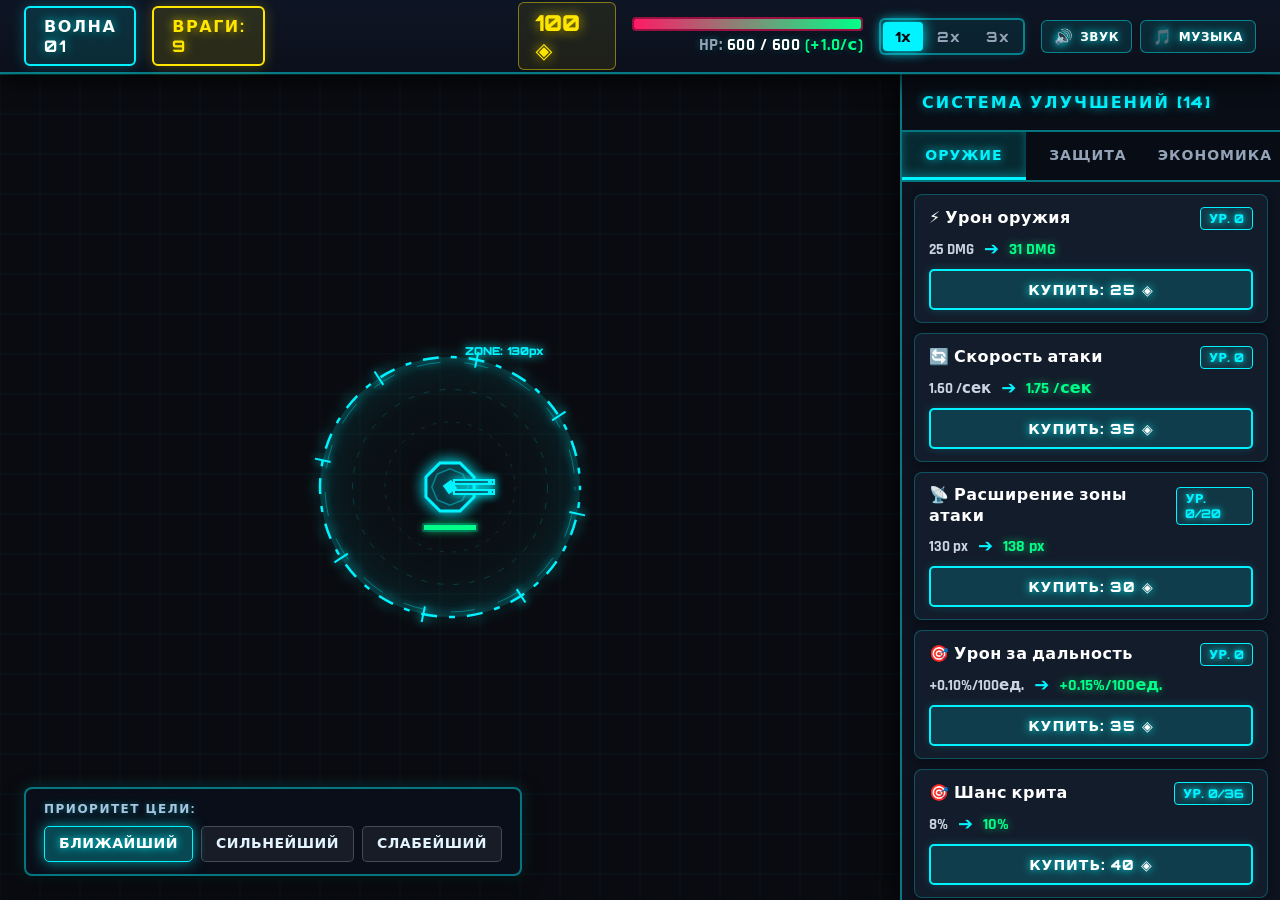
==== index.html @ fb3b8fce "Initial commit: Geometric Neon Cyberpunk Tower Defense game" ====
<!DOCTYPE html>
<html lang="ru">
<head>
  <meta charset="UTF-8">
  <meta name="viewport" content="width=device-width, initial-scale=1.0">
  <title>Geometric Neon Cyberpunk - Tower Defense ECS</title>
  <link rel="preconnect" href="https://fonts.googleapis.com">
  <link rel="preconnect" href="https://fonts.gstatic.com" crossorigin>
  <link href="https://fonts.googleapis.com/css2?family=Orbitron:wght@600;700;800;900&family=Rajdhani:wght@600;700;800&display=swap" rel="stylesheet">
  <link rel="stylesheet" href="css/style.css">
</head>
<body>
  <div id="game-app">
    <!-- TOP STATUS HUD -->
    <header id="top-hud">
      <div class="hud-group">
        <div id="hud-wave" class="hud-badge">ВОЛНА 01</div>
        <div id="hud-enemies" class="hud-badge enemies">ВРАГИ: 0</div>
      </div>

      <!-- 5-SECOND INTERMISSION COUNTDOWN BAR -->
      <div id="intermission-container" class="hidden">
        <div id="intermission-text">ПЕРЕРЫВ: 5.0s (ВОЛНА 02)</div>
        <div class="intermission-bar-bg">
          <div id="intermission-bar"></div>
        </div>
      </div>

      <!-- CREDITS & HEALTH -->
      <div class="hud-group">
        <div id="hud-credits" class="hud-credits">100 ◈</div>
        
        <div class="hp-container">
          <div class="hp-bar-bg">
            <div id="hud-hp-fill"></div>
          </div>
          <div id="hud-hp-text">600 / 600 (+1.0/с)</div>
        </div>

        <div class="speed-controls" id="speed-controls">
          <button id="btn-speed-1" class="speed-btn active" data-speed="1" title="Скорость 1x">1x</button>
          <button id="btn-speed-2" class="speed-btn" data-speed="2" title="Скорость 2x">2x</button>
          <button id="btn-speed-3" class="speed-btn" data-speed="3" title="Скорость 3x">3x</button>
        </div>
        <div class="audio-controls-group">
          <button id="btn-sound-sfx" class="icon-btn audio-btn" title="Звуки игры: 100% (Клик: изменить громкость, ПКМ: выкл)">
            <span class="audio-icon">🔊</span>
            <span class="audio-label">ЗВУК</span>
          </button>
          <button id="btn-sound-music" class="icon-btn audio-btn" title="Фоновая музыка: 100% (Клик: изменить громкость, ПКМ: выкл)">
            <span class="audio-icon">🎵</span>
            <span class="audio-label">МУЗЫКА</span>
          </button>
        </div>
      </div>
    </header>

    <!-- MAIN VIEWPORT -->
    <main id="game-viewport">
      <!-- CANVAS WRAPPER -->
      <div id="canvas-wrapper">
        <canvas id="game-canvas"></canvas>

        <!-- TARGET PRIORITY OVERLAY -->
        <div id="strategy-overlay">
          <span class="overlay-label">ПРИОРИТЕТ ЦЕЛИ:</span>
          <div class="strat-buttons">
            <button id="strat-closest" class="strat-btn active">БЛИЖАЙШИЙ</button>
            <button id="strat-strongest" class="strat-btn">СИЛЬНЕЙШИЙ</button>
            <button id="strat-weakest" class="strat-btn">СЛАБЕЙШИЙ</button>
          </div>
        </div>
      </div>

      <!-- UPGRADE DECK SIDEBAR -->
      <aside id="sidebar">
        <div class="sidebar-header">СИСТЕМА УЛУЧШЕНИЙ [14]</div>
        
        <div class="tabs-container">
          <button id="tab-offense" class="tab-btn active">ОРУЖИЕ</button>
          <button id="tab-defense" class="tab-btn">ЗАЩИТА</button>
          <button id="tab-utility" class="tab-btn">ЭКОНОМИКА</button>
        </div>

        <div id="upgrades-list">
          <!-- Dynamic cards rendered by UIManager -->
        </div>
      </aside>
    </main>

    <!-- GAME OVER MODAL -->
    <div id="modal-gameover" class="modal-backdrop hidden">
      <div class="modal-content">
        <h2 class="modal-title">СИСТЕМА СБИТА</h2>
        <div class="modal-body">
          <p>Центральное ядро уничтожено роем.</p>
          <p>Достигнутый рубеж: <span id="modal-final-wave">ВОЛНА 01</span></p>
        </div>
        <button id="btn-restart" class="modal-btn">ПЕРЕЗАПУСТИТЬ СИСТЕМУ</button>
      </div>
    </div>
  </div>

  <!-- ENTRY MODULE -->
  <script type="module" src="src/main.js?v=2.2"></script>
</body>
</html>
---- css/style.css ----
/* ==========================================================================
   GEOMETRIC NEON CYBERPUNK THEME - TOWER DEFENSE
   HIGH-READABILITY & HIGH-CONTRAST REFINED STYLESHEET
   ========================================================================== */

:root {
  --bg-main: #06080e;
  --bg-panel: #0d131f;
  --bg-card: #131c2b;
  --bg-card-hover: #1b263b;
  
  --border-neon: rgba(0, 243, 255, 0.45);
  --border-neon-bright: #00f3ff;
  --border-dim: rgba(0, 243, 255, 0.25);
  
  --neon-cyan: #00f3ff;
  --neon-yellow: #ffe600;
  --neon-crimson: #ff1a66;
  --neon-purple: #a824ff;
  --neon-orange: #ff7700;
  --neon-green: #00ff88;

  --text-main: #f8fafc;
  --text-secondary: #cbd5e1;
  --text-dim: #94a3b8;
  --text-cyan: #00f3ff;
  
  --font-cyber: 'Orbitron', 'Segoe UI', system-ui, sans-serif;
  --font-ui: 'Rajdhani', 'Segoe UI', system-ui, sans-serif;
  --font-mono: 'Consolas', 'Courier New', monospace;
}

* {
  box-sizing: border-box;
  margin: 0;
  padding: 0;
  user-select: none;
}

body {
  background-color: var(--bg-main);
  color: var(--text-main);
  font-family: var(--font-ui);
  overflow: hidden;
  height: 100vh;
  width: 100vw;
  display: flex;
  flex-direction: column;
  -webkit-font-smoothing: antialiased;
}

/* ==========================================================================
   GAME CONTAINER & LAYOUT
   ========================================================================== */

#game-app {
  display: flex;
  flex-direction: column;
  width: 100%;
  height: 100%;
  position: relative;
}

/* TOP STATUS HUD */
#top-hud {
  height: 74px;
  background: linear-gradient(180deg, #0e1524 0%, rgba(11, 16, 28, 0.96) 100%);
  border-bottom: 2px solid var(--border-neon);
  box-shadow: 0 6px 25px rgba(0, 0, 0, 0.8), 0 1px 0 rgba(0, 243, 255, 0.3);
  display: flex;
  align-items: center;
  justify-content: space-between;
  padding: 0 24px;
  z-index: 20;
}

.hud-group {
  display: flex;
  align-items: center;
  gap: 16px;
}

.hud-badge {
  font-family: var(--font-cyber);
  font-size: 16px;
  font-weight: 800;
  letter-spacing: 1.5px;
  padding: 8px 18px;
  background: rgba(0, 243, 255, 0.12);
  border: 2px solid var(--neon-cyan);
  border-radius: 6px;
  color: #ffffff;
  text-shadow: 0 0 10px rgba(0, 243, 255, 0.8), 0 2px 4px rgba(0, 0, 0, 0.8);
  box-shadow: 0 0 14px rgba(0, 243, 255, 0.25);
  display: flex;
  align-items: center;
  gap: 6px;
}

.hud-badge.enemies {
  color: #ffe600;
  border-color: var(--neon-yellow);
  background: rgba(255, 230, 0, 0.12);
  text-shadow: 0 0 10px rgba(255, 230, 0, 0.8), 0 2px 4px rgba(0, 0, 0, 0.8);
  box-shadow: 0 0 14px rgba(255, 230, 0, 0.25);
}

.hud-credits {
  font-family: var(--font-cyber);
  font-size: 22px;
  font-weight: 900;
  color: #ffe600;
  text-shadow: 0 0 12px rgba(255, 230, 0, 0.8), 0 2px 4px #000000;
  background: rgba(255, 230, 0, 0.08);
  border: 1.5px solid rgba(255, 230, 0, 0.45);
  border-radius: 6px;
  padding: 6px 16px;
  display: flex;
  align-items: center;
  gap: 8px;
  transition: transform 0.15s ease, color 0.15s ease;
}

.hud-credits.pulse {
  transform: scale(1.18);
  color: #ffffff;
  border-color: #ffffff;
  box-shadow: 0 0 20px #ffe600;
}

/* Intermission countdown centered in top bar */
#intermission-container {
  display: flex;
  flex-direction: column;
  align-items: center;
  width: 320px;
  transition: opacity 0.3s ease;
}

#intermission-container.hidden {
  opacity: 0;
  pointer-events: none;
}

#intermission-text {
  font-family: var(--font-cyber);
  font-size: 14px;
  font-weight: 900;
  color: #ffe600;
  letter-spacing: 2px;
  margin-bottom: 6px;
  text-shadow: 0 0 14px rgba(255, 230, 0, 0.9), 0 2px 4px #000000;
  animation: neon-glow-pulse 1.2s infinite alternate;
}

@keyframes neon-glow-pulse {
  0% { text-shadow: 0 0 10px rgba(255, 230, 0, 0.7); }
  100% { text-shadow: 0 0 20px rgba(255, 230, 0, 1), 0 0 30px rgba(0, 243, 255, 0.6); }
}

.intermission-bar-bg {
  width: 100%;
  height: 12px;
  background: rgba(0, 0, 0, 0.7);
  border: 2px solid rgba(0, 243, 255, 0.45);
  border-radius: 6px;
  overflow: hidden;
  box-shadow: 0 0 12px rgba(0, 243, 255, 0.25), inset 0 2px 4px rgba(0, 0, 0, 0.8);
}

#intermission-bar {
  height: 100%;
  width: 100%;
  background: linear-gradient(90deg, #00f3ff, #ffe600);
  box-shadow: 0 0 15px #00f3ff, 0 0 25px rgba(255, 230, 0, 0.7);
  transition: width 0.1s linear;
}

/* Tower HP Bar */
.hp-container {
  display: flex;
  flex-direction: column;
  width: 250px;
}

.hp-bar-bg {
  width: 100%;
  height: 14px;
  background: rgba(0, 0, 0, 0.7);
  border: 2px solid rgba(255, 26, 102, 0.6);
  border-radius: 4px;
  overflow: hidden;
  box-shadow: inset 0 2px 4px rgba(0, 0, 0, 0.8);
}

#hud-hp-fill {
  width: 100%;
  height: 100%;
  background: linear-gradient(90deg, var(--neon-crimson), var(--neon-green));
  box-shadow: 0 0 12px rgba(0, 255, 136, 0.7);
  transition: width 0.2s ease;
}

#hud-hp-text {
  font-family: var(--font-ui);
  font-size: 16.5px;
  font-weight: 800;
  color: #ffffff;
  text-shadow: 0 1px 3px #000000, 0 0 6px rgba(0, 243, 255, 0.4);
  text-align: right;
  margin-top: 4px;
  letter-spacing: 0.5px;
}

/* Speed Controls Group */
.speed-controls {
  display: flex;
  align-items: center;
  background: rgba(0, 243, 255, 0.08);
  border: 2px solid var(--border-neon);
  border-radius: 6px;
  padding: 2px;
  gap: 2px;
  box-shadow: 0 0 10px rgba(0, 243, 255, 0.15);
}

.speed-btn {
  background: transparent;
  border: none;
  color: #94a3b8;
  padding: 6px 12px;
  border-radius: 4px;
  cursor: pointer;
  font-family: var(--font-cyber);
  font-weight: 800;
  font-size: 14px;
  letter-spacing: 0.5px;
  transition: all 0.15s ease;
}

.speed-btn:hover {
  color: #ffffff;
  background: rgba(0, 243, 255, 0.2);
}

.speed-btn.active {
  background: var(--neon-cyan);
  color: #060912;
  box-shadow: 0 0 14px rgba(0, 243, 255, 0.9);
  font-weight: 900;
  text-shadow: none;
}

/* Speed and Audio Buttons */
.icon-btn {
  background: rgba(0, 243, 255, 0.12);
  border: 2px solid var(--border-neon);
  color: #ffffff;
  padding: 8px 16px;
  border-radius: 6px;
  cursor: pointer;
  font-family: var(--font-cyber);
  font-weight: 800;
  font-size: 15px;
  letter-spacing: 1px;
  transition: all 0.2s ease;
  text-shadow: 0 0 8px var(--neon-cyan);
}

.icon-btn:hover {
  background: rgba(0, 243, 255, 0.3);
  border-color: var(--neon-cyan);
  box-shadow: 0 0 15px rgba(0, 243, 255, 0.6);
  color: #ffffff;
}

.icon-btn.active {
  background: var(--neon-cyan);
  color: #060912;
  box-shadow: 0 0 20px rgba(0, 243, 255, 0.9);
  text-shadow: none;
}

.icon-btn.muted {
  opacity: 0.6;
}

/* Audio Controls Group (SFX & BGM) */
.audio-controls-group {
  display: flex;
  align-items: center;
  gap: 8px;
}

.audio-btn {
  display: inline-flex;
  align-items: center;
  gap: 6px;
  padding: 6px 12px;
  font-family: var(--font-cyber);
  font-size: 13px;
  font-weight: 800;
  letter-spacing: 0.8px;
  background: rgba(0, 243, 255, 0.1);
  border: 1.5px solid var(--border-neon);
  border-radius: 6px;
  color: #ffffff;
  cursor: pointer;
  transition: all 0.15s ease;
  white-space: nowrap;
  user-select: none;
}

.audio-btn:hover {
  background: rgba(0, 243, 255, 0.25);
  border-color: var(--neon-cyan);
  box-shadow: 0 0 12px rgba(0, 243, 255, 0.5);
}

.audio-btn.muted {
  border-color: rgba(255, 26, 102, 0.5);
  background: rgba(255, 26, 102, 0.1);
  color: #ff8fae;
  box-shadow: none;
  opacity: 0.75;
}

.audio-btn .audio-icon {
  font-size: 15px;
}

.audio-btn .audio-label {
  font-size: 12px;
  letter-spacing: 0.5px;
}



/* ==========================================================================
   MAIN GAMEPLAY VIEW (CANVAS + SIDEBAR)
   ========================================================================== */

#game-viewport {
  flex: 1;
  display: flex;
  position: relative;
  overflow: hidden;
}

/* CANVAS */
#canvas-wrapper {
  flex: 1;
  position: relative;
  display: flex;
  align-items: center;
  justify-content: center;
  background-color: var(--bg-main);
}

#game-canvas {
  width: 100%;
  height: 100%;
  display: block;
}

/* Canvas targeting overlay control */
#strategy-overlay {
  position: absolute;
  bottom: 24px;
  left: 24px;
  display: flex;
  flex-direction: column;
  gap: 10px;
  background: rgba(10, 15, 26, 0.94);
  border: 2px solid var(--border-neon);
  border-radius: 8px;
  padding: 12px 18px;
  backdrop-filter: blur(10px);
  box-shadow: 0 6px 20px rgba(0, 0, 0, 0.7), 0 0 15px rgba(0, 243, 255, 0.2);
  z-index: 10;
}

.overlay-label {
  font-family: var(--font-cyber);
  font-size: 12px;
  letter-spacing: 1.5px;
  color: #a8c5e2;
  font-weight: 900;
  text-shadow: 0 0 6px rgba(0, 243, 255, 0.4);
}

.strat-buttons {
  display: flex;
  gap: 8px;
}

.strat-btn {
  background: rgba(255, 255, 255, 0.06);
  border: 1.5px solid rgba(255, 255, 255, 0.2);
  color: #e2f4ff;
  padding: 8px 14px;
  font-size: 14px;
  font-family: var(--font-ui);
  font-weight: 800;
  letter-spacing: 0.5px;
  cursor: pointer;
  border-radius: 5px;
  transition: all 0.2s ease;
}

.strat-btn:hover {
  border-color: var(--neon-cyan);
  color: #ffffff;
  background: rgba(0, 243, 255, 0.15);
  box-shadow: 0 0 10px rgba(0, 243, 255, 0.3);
}

.strat-btn.active {
  background: rgba(0, 243, 255, 0.25);
  border-color: var(--neon-cyan);
  color: #ffffff;
  box-shadow: 0 0 14px rgba(0, 243, 255, 0.6);
  text-shadow: 0 0 8px var(--neon-cyan);
}

/* ==========================================================================
   UPGRADE SIDEBAR
   ========================================================================== */

#sidebar {
  width: 380px;
  background-color: var(--bg-panel);
  border-left: 2px solid var(--border-neon);
  display: flex;
  flex-direction: column;
  z-index: 15;
  box-shadow: -6px 0 30px rgba(0, 0, 0, 0.7);
}

.sidebar-header {
  padding: 18px 20px;
  border-bottom: 2px solid var(--border-neon);
  font-family: var(--font-cyber);
  font-size: 16px;
  font-weight: 900;
  letter-spacing: 2px;
  color: var(--neon-cyan);
  text-shadow: 0 0 10px rgba(0, 243, 255, 0.6);
  background: rgba(0, 0, 0, 0.3);
}

/* TABS */
.tabs-container {
  display: flex;
  border-bottom: 2px solid var(--border-neon);
  background: rgba(0, 0, 0, 0.35);
}

.tab-btn {
  flex: 1;
  padding: 14px 8px;
  background: transparent;
  border: none;
  border-bottom: 3px solid transparent;
  color: #94a3b8;
  font-family: var(--font-cyber);
  font-size: 14px;
  font-weight: 800;
  letter-spacing: 1px;
  cursor: pointer;
  transition: all 0.2s ease;
}

.tab-btn:hover {
  color: #ffffff;
  background: rgba(0, 243, 255, 0.08);
}

.tab-btn.active {
  color: var(--neon-cyan);
  border-bottom-color: var(--neon-cyan);
  background: rgba(0, 243, 255, 0.12);
  text-shadow: 0 0 10px rgba(0, 243, 255, 0.8);
  box-shadow: inset 0 -3px 10px rgba(0, 243, 255, 0.3);
}

/* UPGRADES LIST */
#upgrades-list {
  flex: 1;
  overflow-y: auto;
  padding: 12px;
  display: flex;
  flex-direction: column;
  gap: 10px;
}

#upgrades-list::-webkit-scrollbar {
  width: 8px;
}

#upgrades-list::-webkit-scrollbar-track {
  background: rgba(0, 0, 0, 0.5);
  border-left: 1px solid rgba(0, 243, 255, 0.15);
}

#upgrades-list::-webkit-scrollbar-thumb {
  background: var(--neon-cyan);
  border-radius: 4px;
  box-shadow: 0 0 10px var(--neon-cyan);
}

/* UPGRADE CARD */
.upgrade-card {
  background-color: var(--bg-card);
  border: 1.5px solid rgba(0, 243, 255, 0.25);
  border-radius: 8px;
  padding: 12px 14px;
  display: flex;
  flex-direction: column;
  gap: 8px;
  box-shadow: 0 3px 12px rgba(0, 0, 0, 0.4);
  transition: all 0.2s ease;
}

.upgrade-card:hover {
  background-color: var(--bg-card-hover);
  border-color: var(--neon-cyan);
  box-shadow: 0 4px 18px rgba(0, 243, 255, 0.25);
}

.upgrade-header {
  display: flex;
  justify-content: space-between;
  align-items: center;
}

.upgrade-title {
  font-family: var(--font-ui);
  font-size: 16px;
  font-weight: 800;
  color: #ffffff;
  letter-spacing: 0.5px;
  display: flex;
  align-items: center;
  gap: 6px;
}

.upgrade-lvl {
  font-family: var(--font-cyber);
  font-size: 12px;
  font-weight: 800;
  padding: 3px 8px;
  background: rgba(0, 243, 255, 0.12);
  border: 1.5px solid var(--neon-cyan);
  border-radius: 4px;
  color: var(--neon-cyan);
  text-shadow: 0 0 6px var(--neon-cyan);
}

.upgrade-stats {
  display: flex;
  align-items: center;
  gap: 10px;
  font-family: var(--font-ui);
  font-size: 15px;
  font-weight: 700;
}

.stat-current {
  color: var(--text-secondary);
}

.stat-arrow {
  color: var(--neon-cyan);
  font-size: 18px;
  font-weight: 900;
}

.stat-next {
  color: var(--neon-green);
  font-size: 16px;
  font-weight: 800;
  text-shadow: 0 0 8px rgba(0, 255, 136, 0.6);
}

.upgrade-buy-btn {
  background: rgba(0, 243, 255, 0.15);
  border: 2px solid var(--neon-cyan);
  color: #ffffff;
  font-family: var(--font-cyber);
  font-size: 14px;
  font-weight: 900;
  padding: 10px 14px;
  border-radius: 5px;
  cursor: pointer;
  letter-spacing: 1px;
  transition: all 0.2s ease;
  display: flex;
  align-items: center;
  justify-content: center;
  gap: 8px;
  text-shadow: 0 0 8px var(--neon-cyan);
  box-shadow: 0 0 10px rgba(0, 243, 255, 0.2);
}

.upgrade-buy-btn:hover:not(:disabled) {
  background: var(--neon-cyan);
  color: #060912;
  box-shadow: 0 0 20px rgba(0, 243, 255, 0.8);
  text-shadow: none;
}

.upgrade-buy-btn.disabled,
.upgrade-buy-btn:disabled {
  opacity: 0.45;
  border-color: rgba(255, 255, 255, 0.12);
  color: #64748b;
  background: rgba(255, 255, 255, 0.04);
  cursor: not-allowed;
  box-shadow: none;
  text-shadow: none;
}

.upgrade-card.maxed {
  border-color: rgba(0, 255, 136, 0.45);
}

.upgrade-card.maxed .upgrade-lvl {
  color: var(--neon-green);
  border-color: rgba(0, 255, 136, 0.6);
  text-shadow: 0 0 6px var(--neon-green);
}

/* ==========================================================================
   GAME OVER MODAL
   ========================================================================== */

.modal-backdrop {
  position: absolute;
  top: 0;
  left: 0;
  width: 100%;
  height: 100%;
  background: rgba(7, 10, 16, 0.92);
  backdrop-filter: blur(12px);
  display: flex;
  align-items: center;
  justify-content: center;
  z-index: 100;
  transition: opacity 0.3s ease;
}

.modal-backdrop.hidden {
  opacity: 0;
  pointer-events: none;
}

.modal-content {
  background: var(--bg-panel);
  border: 3px solid var(--neon-crimson);
  border-radius: 10px;
  padding: 44px 56px;
  display: flex;
  flex-direction: column;
  align-items: center;
  gap: 24px;
  box-shadow: 0 0 50px rgba(255, 26, 102, 0.6), 0 0 100px rgba(0, 0, 0, 0.9);
  text-align: center;
  max-width: 480px;
}

.modal-title {
  font-family: var(--font-cyber);
  font-size: 32px;
  font-weight: 900;
  color: var(--neon-crimson);
  letter-spacing: 4px;
  text-shadow: 0 0 25px rgba(255, 26, 102, 0.9);
}

.modal-body {
  font-family: var(--font-ui);
  font-size: 18px;
  font-weight: 700;
  color: #e2f4ff;
  display: flex;
  flex-direction: column;
  gap: 10px;
  line-height: 1.6;
}

#modal-final-wave {
  font-family: var(--font-cyber);
  font-weight: 900;
  color: var(--neon-cyan);
  text-shadow: 0 0 10px var(--neon-cyan);
}

.modal-btn {
  background: rgba(255, 26, 102, 0.2);
  border: 2px solid var(--neon-crimson);
  color: #ffffff;
  font-family: var(--font-cyber);
  font-size: 16px;
  font-weight: 900;
  letter-spacing: 2px;
  padding: 14px 30px;
  border-radius: 6px;
  cursor: pointer;
  transition: all 0.2s ease;
  box-shadow: 0 0 20px rgba(255, 26, 102, 0.5);
}

.modal-btn:hover {
  background: var(--neon-crimson);
  color: #060912;
  box-shadow: 0 0 35px rgba(255, 26, 102, 0.9);
}
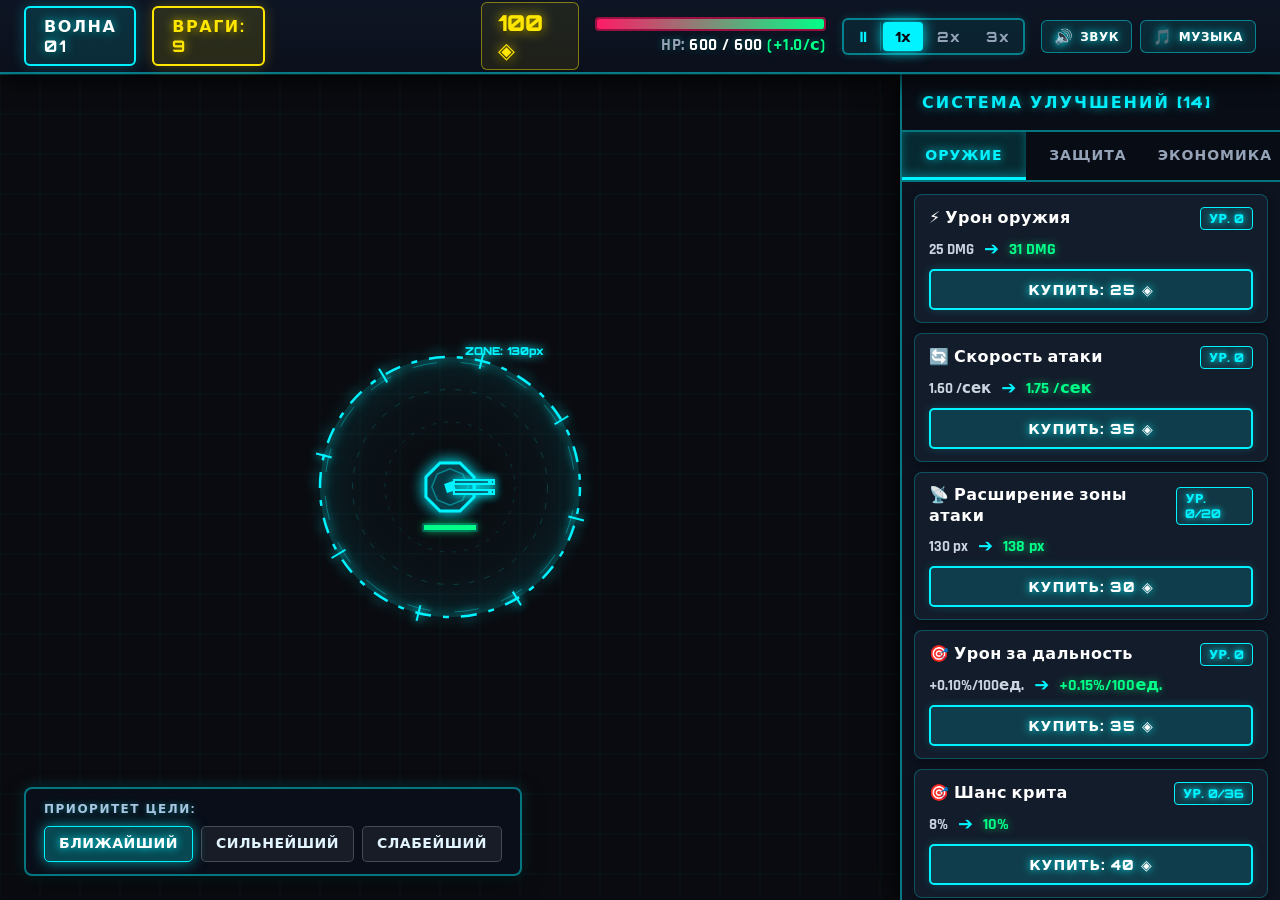
==== commit 7b9ea657: "Add pause button and freeze game loop on tower destruction" ====
--- a/index.html
+++ b/index.html
@@ -38,9 +38,10 @@
         </div>
 
         <div class="speed-controls" id="speed-controls">
-          <button id="btn-speed-1" class="speed-btn active" data-speed="1" title="Скорость 1x">1x</button>
-          <button id="btn-speed-2" class="speed-btn" data-speed="2" title="Скорость 2x">2x</button>
-          <button id="btn-speed-3" class="speed-btn" data-speed="3" title="Скорость 3x">3x</button>
+          <button id="btn-pause" class="speed-btn pause-btn" title="Пауза (Пробел / P)">⏸</button>
+          <button id="btn-speed-1" class="speed-btn active" data-speed="1" title="Скорость 1x (1)">1x</button>
+          <button id="btn-speed-2" class="speed-btn" data-speed="2" title="Скорость 2x (2)">2x</button>
+          <button id="btn-speed-3" class="speed-btn" data-speed="3" title="Скорость 3x (3)">3x</button>
         </div>
         <div class="audio-controls-group">
           <button id="btn-sound-sfx" class="icon-btn audio-btn" title="Звуки игры: 100% (Клик: изменить громкость, ПКМ: выкл)">
--- a/css/style.css
+++ b/css/style.css
@@ -251,6 +251,31 @@
   text-shadow: none;
 }
 
+.speed-btn.pause-btn {
+  padding: 6px 10px;
+  color: #00f3ff;
+  border-right: 1px solid rgba(0, 243, 255, 0.25);
+  border-radius: 4px 0 0 4px;
+}
+
+.speed-btn.pause-btn:hover {
+  background: rgba(0, 243, 255, 0.25);
+  color: #ffffff;
+}
+
+.speed-btn.pause-btn.active {
+  background: #ff0055;
+  color: #ffffff;
+  box-shadow: 0 0 16px rgba(255, 0, 85, 0.95);
+  border-color: #ff0055;
+  animation: pause-pulse 1.2s infinite alternate;
+}
+
+@keyframes pause-pulse {
+  0% { box-shadow: 0 0 8px rgba(255, 0, 85, 0.6); }
+  100% { box-shadow: 0 0 20px rgba(255, 0, 85, 1); }
+}
+
 /* Speed and Audio Buttons */
 .icon-btn {
   background: rgba(0, 243, 255, 0.12);
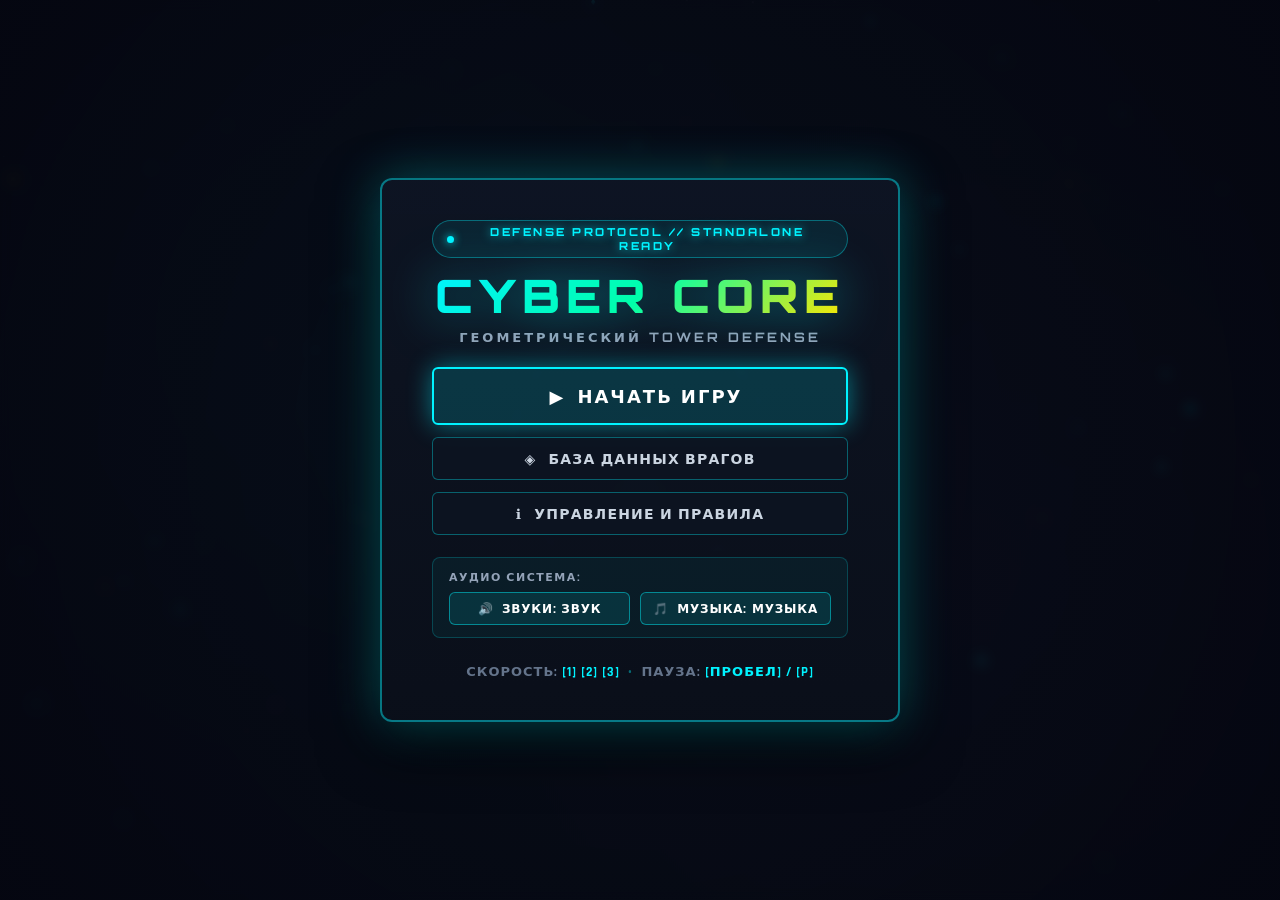
==== commit 22e412bd: "Release v0.2: Main Menu, Enemy Intel, single barrel tower, seamless music crossfade, off-screen spaw" ====
--- a/index.html
+++ b/index.html
@@ -2,7 +2,9 @@
 <html lang="ru">
 <head>
   <meta charset="UTF-8">
-  <meta name="viewport" content="width=device-width, initial-scale=1.0">
+  <meta name="viewport" content="width=device-width, initial-scale=1.0, maximum-scale=1.0, user-scalable=no, viewport-fit=cover">
+  <meta name="apple-mobile-web-app-capable" content="yes">
+  <meta name="mobile-web-app-capable" content="yes">
   <title>Geometric Neon Cyberpunk - Tower Defense ECS</title>
   <link rel="preconnect" href="https://fonts.googleapis.com">
   <link rel="preconnect" href="https://fonts.gstatic.com" crossorigin>
@@ -10,7 +12,62 @@
   <link rel="stylesheet" href="css/style.css">
 </head>
 <body>
-  <div id="game-app">
+  <div id="game-app" class="in-menu">
+    <!-- MAIN MENU OVERLAY -->
+    <div id="main-menu" class="menu-overlay">
+      <div class="menu-panel">
+        <div class="menu-header">
+          <div class="menu-protocol-tag">
+            <span class="pulse-dot"></span>
+            DEFENSE PROTOCOL // STANDALONE READY
+          </div>
+          <h1 class="menu-title">CYBER CORE</h1>
+          <div class="menu-subtitle">ГЕОМЕТРИЧЕСКИЙ TOWER DEFENSE</div>
+        </div>
+
+        <div class="menu-actions">
+          <button id="btn-menu-start" class="menu-btn primary-btn">
+            <span class="btn-glow"></span>
+            <span class="btn-icon">▶</span>
+            <span class="btn-text">НАЧАТЬ ИГРУ</span>
+          </button>
+          
+          <button id="btn-menu-intel" class="menu-btn secondary-btn">
+            <span class="btn-icon">◈</span>
+            <span class="btn-text">БАЗА ДАННЫХ ВРАГОВ</span>
+          </button>
+
+          <button id="btn-menu-help" class="menu-btn secondary-btn">
+            <span class="btn-icon">ℹ</span>
+            <span class="btn-text">УПРАВЛЕНИЕ И ПРАВИЛА</span>
+          </button>
+        </div>
+
+        <!-- Audio Quick Controls inside Main Menu -->
+        <div class="menu-audio-section">
+          <div class="menu-audio-header">АУДИО СИСТЕМА:</div>
+          <div class="menu-audio-buttons">
+            <button id="menu-btn-sfx" class="menu-audio-btn" title="Громкость звуков игры">
+              <span class="audio-icon">🔊</span>
+              <span id="menu-label-sfx">ЗВУКИ: 100%</span>
+            </button>
+            <button id="menu-btn-music" class="menu-audio-btn" title="Громкость фоновой музыки">
+              <span class="audio-icon">🎵</span>
+              <span id="menu-label-music">МУЗЫКА: 100%</span>
+            </button>
+          </div>
+        </div>
+
+        <div class="menu-footer">
+          <div class="menu-keys-hint">
+            <span>СКОРОСТЬ: <b>[1] [2] [3]</b></span>
+            <span class="dot-sep">&bull;</span>
+            <span>ПАУЗА: <b>[ПРОБЕЛ] / [P]</b></span>
+          </div>
+        </div>
+      </div>
+    </div>
+
     <!-- TOP STATUS HUD -->
     <header id="top-hud">
       <div class="hud-group">
@@ -43,6 +100,12 @@
           <button id="btn-speed-2" class="speed-btn" data-speed="2" title="Скорость 2x (2)">2x</button>
           <button id="btn-speed-3" class="speed-btn" data-speed="3" title="Скорость 3x (3)">3x</button>
         </div>
+
+        <button id="btn-to-menu" class="icon-btn menu-nav-btn" title="Главное меню (Пауза)">
+          <span class="menu-icon">☰</span>
+          <span class="menu-label">МЕНЮ</span>
+        </button>
+
         <div class="audio-controls-group">
           <button id="btn-sound-sfx" class="icon-btn audio-btn" title="Звуки игры: 100% (Клик: изменить громкость, ПКМ: выкл)">
             <span class="audio-icon">🔊</span>
@@ -89,6 +152,207 @@
       </aside>
     </main>
 
+    <!-- ENEMY INTEL DATABASE MODAL -->
+    <div id="modal-intel" class="modal-backdrop hidden">
+      <div class="modal-content modal-intel-content">
+        <div class="modal-header">
+          <h2 class="modal-title cyan-title">БАЗА ДАННЫХ: ПРОТИВНИКИ</h2>
+          <button id="btn-intel-close-x" class="modal-close-x">&times;</button>
+        </div>
+        <div class="intel-grid">
+          <!-- 1. Scout -->
+          <div class="intel-card">
+            <div class="intel-icon-box scout-box">
+              <canvas class="intel-canvas" data-enemy="scout" width="120" height="120"></canvas>
+            </div>
+            <div class="intel-info">
+              <div class="intel-name-row">
+                <span class="intel-name scout-color">СКАУТ</span>
+                <span class="intel-badge scout-badge">ВОЛНА 1+</span>
+              </div>
+              <p class="intel-desc">Быстрый лёгкий авангард роя. Нападает группами, проверяя базовую огневую мощь башни.</p>
+              <div class="intel-tip">СОВЕТ: Высокая скорость стрельбы легко сдерживает толпу.</div>
+            </div>
+          </div>
+
+          <!-- 2. Tank -->
+          <div class="intel-card">
+            <div class="intel-icon-box tank-box">
+              <canvas class="intel-canvas" data-enemy="tank" width="120" height="120"></canvas>
+            </div>
+            <div class="intel-info">
+              <div class="intel-name-row">
+                <span class="intel-name tank-color">ТАНК</span>
+                <span class="intel-badge tank-badge">ТЯЖЁЛЫЙ</span>
+              </div>
+              <p class="intel-desc">Массивная бронированная крепость. Обладает огромным запасом здоровья и плоской защитой.</p>
+              <div class="intel-tip">СОВЕТ: Прокачивайте урон и критические выстрелы, ставьте приоритет «Сильнейший».</div>
+            </div>
+          </div>
+
+          <!-- 3. Sniper -->
+          <div class="intel-card">
+            <div class="intel-icon-box sniper-box">
+              <canvas class="intel-canvas" data-enemy="sniper" width="120" height="120"></canvas>
+            </div>
+            <div class="intel-info">
+              <div class="intel-name-row">
+                <span class="intel-name sniper-color">СНАЙПЕР</span>
+                <span class="intel-badge sniper-badge">АРТИЛЛЕРИЯ</span>
+              </div>
+              <p class="intel-desc">Дистанционный боец. Останавливается на краю дальности и ведёт постоянный прицельный обстрел ядра.</p>
+              <div class="intel-tip">СОВЕТ: Увеличивайте радиус атаки башни, чтобы уничтожать их до открытия огня.</div>
+            </div>
+          </div>
+
+          <!-- 4. Fighter -->
+          <div class="intel-card">
+            <div class="intel-icon-box fighter-box">
+              <canvas class="intel-canvas" data-enemy="fighter" width="120" height="120"></canvas>
+            </div>
+            <div class="intel-info">
+              <div class="intel-name-row">
+                <span class="intel-name fighter-color">ИСТРЕБИТЕЛЬ</span>
+                <span class="intel-badge fighter-badge">ШТУРМОВИК</span>
+              </div>
+              <p class="intel-desc">Сверхзвуковой корвет. Несётся на таран по прямой и наносит сокрушительный урон при контакте с ядром.</p>
+              <div class="intel-tip">СОВЕТ: Укрепляйте плоскую броню и уничтожайте их на дальних подступах.</div>
+            </div>
+          </div>
+
+          <!-- 5. Aegis -->
+          <div class="intel-card">
+            <div class="intel-icon-box aegis-box">
+              <canvas class="intel-canvas" data-enemy="aegis" width="120" height="120"></canvas>
+            </div>
+            <div class="intel-info">
+              <div class="intel-name-row">
+                <span class="intel-name aegis-color">ПЕНТАГОН «ЭГИДА»</span>
+                <span class="intel-badge aegis-badge">СИЛОВОЙ ЩИТ</span>
+              </div>
+              <p class="intel-desc">Медленно приближается, проецируя плазменный купол. Все союзники внутри купола получают на 50% меньше урона!</p>
+              <div class="intel-tip">СОВЕТ: Уничтожайте Эгиду в первую очередь, чтобы лишить рой защиты.</div>
+            </div>
+          </div>
+
+          <!-- 6. Splitter -->
+          <div class="intel-card">
+            <div class="intel-icon-box splitter-box">
+              <canvas class="intel-canvas" data-enemy="splitter" width="120" height="120"></canvas>
+            </div>
+            <div class="intel-info">
+              <div class="intel-name-row">
+                <span class="intel-name splitter-color">ФРАКТАЛ «СПЛИТТЕР»</span>
+                <span class="intel-badge splitter-badge">РАСПАД</span>
+              </div>
+              <p class="intel-desc">Нестабильный фрактал. После гибели разлетается назад и порождает 3 скоростных осколка прямо на месте смерти.</p>
+              <div class="intel-tip">СОВЕТ: Не подпускайте к ядру — взрыв роя в упор крайне опасен.</div>
+            </div>
+          </div>
+
+          <!-- 7. Blinker -->
+          <div class="intel-card">
+            <div class="intel-icon-box blinker-box">
+              <canvas class="intel-canvas" data-enemy="blinker" width="120" height="120"></canvas>
+            </div>
+            <div class="intel-info">
+              <div class="intel-name-row">
+                <span class="intel-name blinker-color">ВЕКТОР «БЛИНКЕР»</span>
+                <span class="intel-badge blinker-badge">ТЕЛЕПОРТ</span>
+              </div>
+              <p class="intel-desc">Белый зигзаг. Каждые 2 секунды совершает скачок вперёд и сбрасывает наведение всех летящих снарядов.</p>
+              <div class="intel-tip">СОВЕТ: Мультишот и высокая плотность огня гарантируют попадания.</div>
+            </div>
+          </div>
+
+          <!-- 8. Boss Architect -->
+          <div class="intel-card boss-card">
+            <div class="intel-icon-box architect-box">
+              <canvas class="intel-canvas" data-enemy="boss_architect" width="120" height="120"></canvas>
+            </div>
+            <div class="intel-info">
+              <div class="intel-name-row">
+                <span class="intel-name architect-color">БОСС «АРХИТЕКТОР»</span>
+                <span class="intel-badge architect-badge">КАЖДЫЕ 10 ВОЛН</span>
+              </div>
+              <p class="intel-desc">Гигантский звёздный мега-фрактал. Окружён кольцом вращающихся физических щитов, поглощающих огонь.</p>
+              <div class="intel-tip">СОВЕТ: Пробейте брешь в кольце щитов и стреляйте сквозь неё в незащищённое ядро босса!</div>
+            </div>
+          </div>
+        </div>
+        <button id="btn-intel-close" class="modal-btn cyan-btn">ЗАКРЫТЬ</button>
+      </div>
+    </div>
+
+    <!-- HOW TO PLAY / RULES MODAL -->
+    <div id="modal-help" class="modal-backdrop hidden">
+      <div class="modal-content modal-help-content">
+        <div class="modal-header">
+          <h2 class="modal-title cyan-title">РУКОВОДСТВО ОБОРОНЫ</h2>
+          <button id="btn-help-close-x" class="modal-close-x">&times;</button>
+        </div>
+        <div class="help-scroll-body">
+          <div class="help-section">
+            <h3 class="help-heading">🎯 ЦЕЛЬ СИСТЕМЫ</h3>
+            <p>Обороняйте центральное ядро башни от нарастающих волн геометрического кибер-роя. Башня ведёт огонь автоматически по целям в своём радиусе.</p>
+          </div>
+          
+          <div class="help-section">
+            <h3 class="help-heading">⚙️ ВЕТКИ УЛУЧШЕНИЙ (14 ПАРАМЕТРОВ)</h3>
+            <div class="help-branches">
+              <div class="help-branch">
+                <span class="branch-title offense-color">ОРУЖИЕ</span>
+                <p>Урон, скорострельность, дальность атаки, шанс и множитель критического урона, мультишот, урон от дистанции полёта снаряда.</p>
+              </div>
+              <div class="help-branch">
+                <span class="branch-title defense-color">ЗАЩИТА</span>
+                <p>Максимальный запас HP, регенерация в секунду, плоская броня (вычитает урон), процентная броня (снижает входящий урон до 85%).</p>
+              </div>
+              <div class="help-branch">
+                <span class="branch-title utility-color">ЭКОНОМИКА</span>
+                <p>Базовые кредиты за волну, дополнительная награда за каждое уничтожение, инвестиционная доходность.</p>
+              </div>
+            </div>
+          </div>
+
+          <div class="help-section">
+            <h3 class="help-heading">🎯 ПРИОРИТЕТЫ ОГНЯ</h3>
+            <p>Переключайте режим огня башни в левом нижнем углу экрана:</p>
+            <ul class="help-bullets">
+              <li><b>БЛИЖАЙШИЙ</b>: огонь по врагу, подошедшему ближе всего к ядру (рекомендуется по умолчанию).</li>
+              <li><b>СИЛЬНЕЙШИЙ</b>: концентрация огня на цели с наибольшим HP (эффективно против Танков и Боссов).</li>
+              <li><b>СЛАБЕЙШИЙ</b>: добивание раненых целей для быстрого снижения численности атакующих.</li>
+            </ul>
+          </div>
+
+          <div class="help-section">
+            <h3 class="help-heading">⌨️ ГОРЯЧИЕ КЛАВИШИ</h3>
+            <div class="hotkeys-list">
+              <div class="hotkey-item"><kbd>1</kbd> <kbd>2</kbd> <kbd>3</kbd> <span>Скорость симуляции (1x, 2x, 3x)</span></div>
+              <div class="hotkey-item"><kbd>Пробел</kbd> / <kbd>P</kbd> <span>Тактическая пауза игры</span></div>
+              <div class="hotkey-item"><kbd>Клик</kbd> / <kbd>ПКМ</kbd> <span>Регулировка громкости и мгновенное отключение звука/музыки</span></div>
+            </div>
+          </div>
+        </div>
+        <button id="btn-help-close" class="modal-btn cyan-btn">ВЕРНУТЬСЯ</button>
+      </div>
+    </div>
+
+    <!-- CONFIRM EXIT TO MENU MODAL -->
+    <div id="modal-confirm-menu" class="modal-backdrop hidden">
+      <div class="modal-content">
+        <h2 class="modal-title warning-title">ВЫХОД В МЕНЮ</h2>
+        <div class="modal-body">
+          <p>Текущий бой будет прерван, а не сохраненный прогресс текущей волны сброшен.</p>
+          <p>Вы уверены, что хотите выйти в главное меню?</p>
+        </div>
+        <div class="modal-buttons-row">
+          <button id="btn-confirm-resume" class="modal-btn cyan-btn">ПРОДОЛЖИТЬ БОЙ</button>
+          <button id="btn-confirm-exit" class="modal-btn secondary-btn">В ГЛАВНОЕ МЕНЮ</button>
+        </div>
+      </div>
+    </div>
+
     <!-- GAME OVER MODAL -->
     <div id="modal-gameover" class="modal-backdrop hidden">
       <div class="modal-content">
@@ -97,12 +361,15 @@
           <p>Центральное ядро уничтожено роем.</p>
           <p>Достигнутый рубеж: <span id="modal-final-wave">ВОЛНА 01</span></p>
         </div>
-        <button id="btn-restart" class="modal-btn">ПЕРЕЗАПУСТИТЬ СИСТЕМУ</button>
+        <div class="modal-buttons-row">
+          <button id="btn-restart" class="modal-btn">ПЕРЕЗАПУСТИТЬ</button>
+          <button id="btn-gameover-menu" class="modal-btn secondary-btn">В ГЛАВНОЕ МЕНЮ</button>
+        </div>
       </div>
     </div>
   </div>
 
   <!-- ENTRY MODULE -->
-  <script type="module" src="src/main.js?v=2.2"></script>
+  <script type="module" src="src/main.js?v=2.3"></script>
 </body>
 </html>
--- a/css/style.css
+++ b/css/style.css
@@ -30,23 +30,47 @@
   --font-mono: 'Consolas', 'Courier New', monospace;
 }
 
+html, body {
+  margin: 0;
+  padding: 0;
+  width: 100%;
+  height: 100%;
+  height: 100dvh;
+  overflow: hidden;
+  position: fixed;
+  top: 0;
+  left: 0;
+  right: 0;
+  bottom: 0;
+  background-color: var(--bg-main);
+  color: var(--text-main);
+  font-family: var(--font-ui);
+  display: flex;
+  flex-direction: column;
+  -webkit-font-smoothing: antialiased;
+  -moz-osx-font-smoothing: grayscale;
+  overscroll-behavior: none;
+  -webkit-overscroll-behavior: none;
+  touch-action: none;
+  -webkit-touch-callout: none;
+  -webkit-user-select: none;
+  -khtml-user-select: none;
+  -moz-user-select: none;
+  -ms-user-select: none;
+  user-select: none;
+  -webkit-tap-highlight-color: transparent;
+}
+
 * {
   box-sizing: border-box;
   margin: 0;
   padding: 0;
+  -webkit-touch-callout: none;
+  -webkit-user-select: none;
+  -moz-user-select: none;
+  -ms-user-select: none;
   user-select: none;
-}
-
-body {
-  background-color: var(--bg-main);
-  color: var(--text-main);
-  font-family: var(--font-ui);
-  overflow: hidden;
-  height: 100vh;
-  width: 100vw;
-  display: flex;
-  flex-direction: column;
-  -webkit-font-smoothing: antialiased;
+  -webkit-tap-highlight-color: transparent;
 }
 
 /* ==========================================================================
@@ -59,6 +83,9 @@
   width: 100%;
   height: 100%;
   position: relative;
+  overflow: hidden;
+  touch-action: none;
+  overscroll-behavior: none;
 }
 
 /* TOP STATUS HUD */
@@ -380,12 +407,17 @@
   align-items: center;
   justify-content: center;
   background-color: var(--bg-main);
+  overflow: hidden;
+  touch-action: none;
+  user-select: none;
 }
 
 #game-canvas {
   width: 100%;
   height: 100%;
   display: block;
+  touch-action: none;
+  user-select: none;
 }
 
 /* Canvas targeting overlay control */
@@ -517,6 +549,9 @@
   display: flex;
   flex-direction: column;
   gap: 10px;
+  touch-action: pan-y;
+  overscroll-behavior: contain;
+  -webkit-overflow-scrolling: touch;
 }
 
 #upgrades-list::-webkit-scrollbar {
@@ -741,3 +776,913 @@
   color: #060912;
   box-shadow: 0 0 35px rgba(255, 26, 102, 0.9);
 }
+
+/* ==========================================================================
+   MAIN MENU & IN-MENU LAYOUT
+   ========================================================================== */
+
+#game-app.in-menu #top-hud {
+  display: none !important;
+}
+
+#game-app.in-menu #sidebar {
+  display: none !important;
+}
+
+#game-app.in-menu #strategy-overlay {
+  display: none !important;
+}
+
+.menu-overlay {
+  position: absolute;
+  top: 0;
+  left: 0;
+  width: 100%;
+  height: 100%;
+  background: radial-gradient(circle at center, rgba(10, 16, 28, 0.75) 0%, rgba(5, 7, 17, 0.92) 100%);
+  backdrop-filter: blur(6px);
+  display: flex;
+  align-items: center;
+  justify-content: center;
+  z-index: 80;
+  transition: opacity 0.3s ease;
+}
+
+.menu-overlay.hidden {
+  opacity: 0;
+  pointer-events: none;
+  display: none;
+}
+
+.menu-panel {
+  background: linear-gradient(180deg, rgba(14, 21, 36, 0.95) 0%, rgba(10, 15, 26, 0.98) 100%);
+  border: 2px solid var(--border-neon);
+  border-radius: 12px;
+  padding: 40px 50px;
+  display: flex;
+  flex-direction: column;
+  align-items: center;
+  gap: 22px;
+  box-shadow: 0 0 50px rgba(0, 243, 255, 0.3), 0 20px 60px rgba(0, 0, 0, 0.9);
+  text-align: center;
+  width: 90%;
+  max-width: 520px;
+  position: relative;
+}
+
+.menu-header {
+  display: flex;
+  flex-direction: column;
+  align-items: center;
+  gap: 8px;
+}
+
+.menu-protocol-tag {
+  font-family: var(--font-cyber);
+  font-size: 11px;
+  font-weight: 800;
+  letter-spacing: 2.5px;
+  color: var(--neon-cyan);
+  text-shadow: 0 0 10px rgba(0, 243, 255, 0.7);
+  background: rgba(0, 243, 255, 0.08);
+  border: 1px solid rgba(0, 243, 255, 0.35);
+  border-radius: 20px;
+  padding: 4px 14px;
+  display: inline-flex;
+  align-items: center;
+  gap: 8px;
+}
+
+.pulse-dot {
+  width: 7px;
+  height: 7px;
+  border-radius: 50%;
+  background: var(--neon-cyan);
+  box-shadow: 0 0 8px var(--neon-cyan);
+  animation: pulse-dot-anim 1.5s infinite alternate;
+}
+
+@keyframes pulse-dot-anim {
+  0% { transform: scale(0.8); opacity: 0.5; }
+  100% { transform: scale(1.3); opacity: 1; }
+}
+
+.menu-title {
+  font-family: var(--font-cyber);
+  font-size: 46px;
+  font-weight: 900;
+  letter-spacing: 6px;
+  background: linear-gradient(135deg, #00f3ff 0%, #00ffaa 50%, #ffe600 100%);
+  -webkit-background-clip: text;
+  -webkit-text-fill-color: transparent;
+  filter: drop-shadow(0 0 25px rgba(0, 243, 255, 0.6));
+  line-height: 1.1;
+  margin-top: 4px;
+}
+
+.menu-subtitle {
+  font-family: var(--font-cyber);
+  font-size: 13px;
+  font-weight: 700;
+  letter-spacing: 3px;
+  color: #94a3b8;
+  text-transform: uppercase;
+}
+
+.menu-actions {
+  display: flex;
+  flex-direction: column;
+  gap: 12px;
+  width: 100%;
+}
+
+.menu-btn {
+  font-family: var(--font-cyber);
+  border-radius: 6px;
+  cursor: pointer;
+  display: flex;
+  align-items: center;
+  justify-content: center;
+  gap: 12px;
+  transition: all 0.2s ease;
+  user-select: none;
+  outline: none;
+}
+
+.menu-btn.primary-btn {
+  background: rgba(0, 243, 255, 0.16);
+  border: 2px solid var(--neon-cyan);
+  color: #ffffff;
+  font-size: 18px;
+  font-weight: 900;
+  letter-spacing: 2px;
+  padding: 16px 28px;
+  box-shadow: 0 0 25px rgba(0, 243, 255, 0.45);
+  animation: primary-glow-pulse 2.2s infinite alternate ease-in-out;
+}
+
+@keyframes primary-glow-pulse {
+  0% { box-shadow: 0 0 20px rgba(0, 243, 255, 0.4); border-color: rgba(0, 243, 255, 0.7); }
+  100% { box-shadow: 0 0 40px rgba(0, 243, 255, 0.8), inset 0 0 15px rgba(0, 243, 255, 0.25); border-color: #00f3ff; }
+}
+
+.menu-btn.primary-btn:hover {
+  background: var(--neon-cyan);
+  color: #050711;
+  box-shadow: 0 0 50px rgba(0, 243, 255, 0.95);
+  transform: translateY(-2px);
+}
+
+.menu-btn.secondary-btn {
+  background: rgba(13, 20, 34, 0.85);
+  border: 1.5px solid rgba(0, 243, 255, 0.35);
+  color: #cbd5e1;
+  font-size: 14px;
+  font-weight: 800;
+  letter-spacing: 1.2px;
+  padding: 12px 20px;
+}
+
+.menu-btn.secondary-btn:hover {
+  border-color: var(--neon-cyan);
+  color: #ffffff;
+  background: rgba(0, 243, 255, 0.15);
+  box-shadow: 0 0 16px rgba(0, 243, 255, 0.35);
+  transform: translateY(-1px);
+}
+
+.menu-audio-section {
+  width: 100%;
+  background: rgba(0, 243, 255, 0.05);
+  border: 1px solid rgba(0, 243, 255, 0.2);
+  border-radius: 8px;
+  padding: 12px 16px;
+  display: flex;
+  flex-direction: column;
+  gap: 8px;
+}
+
+.menu-audio-header {
+  font-family: var(--font-cyber);
+  font-size: 11px;
+  font-weight: 800;
+  letter-spacing: 1.5px;
+  color: #94a3b8;
+  text-align: left;
+}
+
+.menu-audio-buttons {
+  display: flex;
+  gap: 10px;
+  justify-content: center;
+}
+
+.menu-audio-btn {
+  flex: 1;
+  display: inline-flex;
+  align-items: center;
+  justify-content: center;
+  gap: 8px;
+  padding: 8px 12px;
+  font-family: var(--font-cyber);
+  font-size: 12px;
+  font-weight: 800;
+  letter-spacing: 0.8px;
+  background: rgba(0, 243, 255, 0.1);
+  border: 1.5px solid var(--border-neon);
+  border-radius: 6px;
+  color: #ffffff;
+  cursor: pointer;
+  transition: all 0.15s ease;
+  white-space: nowrap;
+}
+
+.menu-audio-btn:hover {
+  background: rgba(0, 243, 255, 0.25);
+  border-color: var(--neon-cyan);
+  box-shadow: 0 0 12px rgba(0, 243, 255, 0.5);
+}
+
+.menu-audio-btn.muted {
+  border-color: rgba(255, 26, 102, 0.5);
+  background: rgba(255, 26, 102, 0.1);
+  color: #ff8fae;
+}
+
+.menu-footer {
+  margin-top: 4px;
+}
+
+.menu-keys-hint {
+  font-family: var(--font-ui);
+  font-size: 13px;
+  font-weight: 700;
+  color: #64748b;
+  letter-spacing: 1px;
+  display: flex;
+  align-items: center;
+  gap: 8px;
+}
+
+.menu-keys-hint b {
+  color: var(--neon-cyan);
+}
+
+.dot-sep {
+  color: rgba(0, 243, 255, 0.4);
+}
+
+/* ==========================================================================
+   TOP HUD NAVIGATION BUTTON
+   ========================================================================== */
+
+.menu-nav-btn {
+  font-size: 13px !important;
+  padding: 6px 14px !important;
+  display: inline-flex;
+  align-items: center;
+  gap: 6px;
+}
+
+.menu-nav-btn .menu-icon {
+  font-size: 15px;
+}
+
+/* ==========================================================================
+   MODAL HEADERS & COMMON STYLES
+   ========================================================================== */
+
+.modal-header {
+  width: 100%;
+  display: flex;
+  align-items: center;
+  justify-content: space-between;
+  border-bottom: 1.5px solid rgba(0, 243, 255, 0.25);
+  padding-bottom: 12px;
+}
+
+.modal-close-x {
+  background: transparent;
+  border: none;
+  color: #94a3b8;
+  font-size: 24px;
+  font-weight: 700;
+  cursor: pointer;
+  line-height: 1;
+  padding: 2px 8px;
+  border-radius: 4px;
+  transition: all 0.15s ease;
+}
+
+.modal-close-x:hover {
+  color: var(--neon-crimson);
+  background: rgba(255, 26, 102, 0.15);
+}
+
+.modal-buttons-row {
+  display: flex;
+  gap: 14px;
+  width: 100%;
+  justify-content: center;
+}
+
+.modal-btn.cyan-btn {
+  background: rgba(0, 243, 255, 0.2);
+  border: 2px solid var(--neon-cyan);
+  color: #ffffff;
+  box-shadow: 0 0 20px rgba(0, 243, 255, 0.45);
+}
+
+.modal-btn.cyan-btn:hover {
+  background: var(--neon-cyan);
+  color: #060912;
+  box-shadow: 0 0 35px rgba(0, 243, 255, 0.9);
+}
+
+.modal-btn.secondary-btn {
+  background: rgba(255, 255, 255, 0.08);
+  border: 2px solid rgba(255, 255, 255, 0.35);
+  color: #e2f4ff;
+  box-shadow: none;
+}
+
+.modal-btn.secondary-btn:hover {
+  background: rgba(255, 255, 255, 0.22);
+  border-color: #ffffff;
+  color: #ffffff;
+  box-shadow: 0 0 20px rgba(255, 255, 255, 0.4);
+}
+
+.modal-title.cyan-title {
+  color: var(--neon-cyan);
+  text-shadow: 0 0 20px rgba(0, 243, 255, 0.8);
+  font-size: 24px;
+}
+
+.modal-title.warning-title {
+  color: var(--neon-yellow);
+  text-shadow: 0 0 20px rgba(255, 230, 0, 0.8);
+}
+
+/* ==========================================================================
+   ENEMY INTEL DATABASE MODAL
+   ========================================================================== */
+
+.modal-intel-content {
+  max-width: 900px !important;
+  max-height: 88vh;
+  border-color: var(--neon-cyan) !important;
+  box-shadow: 0 0 50px rgba(0, 243, 255, 0.4), 0 0 100px rgba(0, 0, 0, 0.95) !important;
+  padding: 30px 40px !important;
+  gap: 16px !important;
+}
+
+.intel-grid {
+  display: grid;
+  grid-template-columns: repeat(auto-fill, minmax(min(320px, 100%), 1fr));
+  gap: 14px;
+  overflow-y: auto;
+  max-height: 62vh;
+  padding-right: 8px;
+  width: 100%;
+  touch-action: pan-y;
+  overscroll-behavior: contain;
+  -webkit-overflow-scrolling: touch;
+}
+
+.intel-grid::-webkit-scrollbar,
+.help-scroll-body::-webkit-scrollbar {
+  width: 6px;
+}
+
+.intel-grid::-webkit-scrollbar-track,
+.help-scroll-body::-webkit-scrollbar-track {
+  background: rgba(5, 8, 14, 0.7);
+  border-radius: 3px;
+}
+
+.intel-grid::-webkit-scrollbar-thumb,
+.help-scroll-body::-webkit-scrollbar-thumb {
+  background: var(--border-neon);
+  border-radius: 3px;
+}
+
+.intel-grid::-webkit-scrollbar-thumb:hover,
+.help-scroll-body::-webkit-scrollbar-thumb:hover {
+  background: var(--neon-cyan);
+}
+
+.intel-card {
+  background: #0d1422;
+  border: 1.5px solid rgba(0, 243, 255, 0.2);
+  border-radius: 8px;
+  padding: 14px 16px;
+  display: flex;
+  gap: 14px;
+  text-align: left;
+  transition: all 0.2s ease;
+}
+
+.intel-card:hover {
+  border-color: var(--neon-cyan);
+  box-shadow: 0 0 18px rgba(0, 243, 255, 0.25);
+  background: #111a2d;
+}
+
+.intel-card.boss-card {
+  border-color: rgba(255, 0, 170, 0.45);
+  background: #141022;
+}
+
+.intel-card.boss-card:hover {
+  border-color: #ff00aa;
+  box-shadow: 0 0 24px rgba(255, 0, 170, 0.4);
+}
+
+.intel-icon-box {
+  width: 58px;
+  height: 58px;
+  border-radius: 8px;
+  background: #060912;
+  display: flex;
+  align-items: center;
+  justify-content: center;
+  flex-shrink: 0;
+  border: 2px solid;
+  overflow: hidden;
+  position: relative;
+  box-shadow: inset 0 0 12px rgba(0, 0, 0, 0.85);
+}
+
+.intel-canvas {
+  width: 54px;
+  height: 54px;
+  display: block;
+}
+
+.scout-box { border-color: #ffe600; box-shadow: inset 0 0 10px rgba(255, 230, 0, 0.2), 0 0 8px rgba(255, 230, 0, 0.25); }
+.tank-box { border-color: #9d00ff; box-shadow: inset 0 0 10px rgba(157, 0, 255, 0.2), 0 0 8px rgba(157, 0, 255, 0.25); }
+.sniper-box { border-color: #ff7700; box-shadow: inset 0 0 10px rgba(255, 119, 0, 0.2), 0 0 8px rgba(255, 119, 0, 0.25); }
+.fighter-box { border-color: #ff0055; box-shadow: inset 0 0 10px rgba(255, 0, 85, 0.2), 0 0 8px rgba(255, 0, 85, 0.25); }
+.aegis-box { border-color: #00e5ff; box-shadow: inset 0 0 10px rgba(0, 229, 255, 0.2), 0 0 8px rgba(0, 229, 255, 0.25); }
+.splitter-box { border-color: #00ff66; box-shadow: inset 0 0 10px rgba(0, 255, 102, 0.2), 0 0 8px rgba(0, 255, 102, 0.25); }
+.blinker-box { border-color: #00ffff; box-shadow: inset 0 0 10px rgba(0, 255, 255, 0.2), 0 0 8px rgba(0, 255, 255, 0.25); }
+.architect-box { border-color: #ff00aa; box-shadow: inset 0 0 14px rgba(255, 0, 170, 0.25), 0 0 12px rgba(255, 0, 170, 0.35); }
+
+.intel-info {
+  display: flex;
+  flex-direction: column;
+  gap: 5px;
+  flex: 1;
+}
+
+.intel-name-row {
+  display: flex;
+  align-items: center;
+  justify-content: space-between;
+}
+
+.intel-name {
+  font-family: var(--font-cyber);
+  font-size: 15px;
+  font-weight: 900;
+  letter-spacing: 1px;
+}
+
+.scout-color { color: #ffe600; text-shadow: 0 0 8px rgba(255, 230, 0, 0.4); }
+.tank-color { color: #a855f7; text-shadow: 0 0 8px rgba(168, 85, 247, 0.4); }
+.sniper-color { color: #ff7700; text-shadow: 0 0 8px rgba(255, 119, 0, 0.4); }
+.fighter-color { color: #ff0055; text-shadow: 0 0 8px rgba(255, 0, 85, 0.4); }
+.aegis-color { color: #00e5ff; text-shadow: 0 0 8px rgba(0, 229, 255, 0.4); }
+.splitter-color { color: #00ff66; text-shadow: 0 0 8px rgba(0, 255, 102, 0.4); }
+.blinker-color { color: #ffffff; text-shadow: 0 0 8px rgba(0, 255, 255, 0.5); }
+.architect-color { color: #ff00aa; text-shadow: 0 0 10px rgba(255, 0, 170, 0.5); }
+
+.intel-badge {
+  font-family: var(--font-cyber);
+  font-size: 10px;
+  font-weight: 800;
+  letter-spacing: 0.5px;
+  padding: 2px 7px;
+  border-radius: 4px;
+  border: 1px solid;
+}
+
+.scout-badge { border-color: rgba(255, 230, 0, 0.4); color: #ffe600; background: rgba(255, 230, 0, 0.08); }
+.tank-badge { border-color: rgba(168, 85, 247, 0.4); color: #a855f7; background: rgba(168, 85, 247, 0.08); }
+.sniper-badge { border-color: rgba(255, 119, 0, 0.4); color: #ff7700; background: rgba(255, 119, 0, 0.08); }
+.fighter-badge { border-color: rgba(255, 0, 85, 0.4); color: #ff0055; background: rgba(255, 0, 85, 0.08); }
+.aegis-badge { border-color: rgba(0, 229, 255, 0.4); color: #00e5ff; background: rgba(0, 229, 255, 0.08); }
+.splitter-badge { border-color: rgba(0, 255, 102, 0.4); color: #00ff66; background: rgba(0, 255, 102, 0.08); }
+.blinker-badge { border-color: rgba(0, 255, 255, 0.4); color: #00ffff; background: rgba(0, 255, 255, 0.08); }
+.architect-badge { border-color: rgba(255, 0, 170, 0.4); color: #ff00aa; background: rgba(255, 0, 170, 0.08); }
+
+.intel-desc {
+  font-family: var(--font-ui);
+  font-size: 14px;
+  color: #cbd5e1;
+  line-height: 1.4;
+}
+
+.intel-tip {
+  font-family: var(--font-ui);
+  font-size: 12.5px;
+  font-weight: 700;
+  color: #ffe600;
+  margin-top: 2px;
+}
+
+/* ==========================================================================
+   HOW TO PLAY / RULES MODAL
+   ========================================================================== */
+
+.modal-help-content {
+  max-width: 740px !important;
+  max-height: 88vh;
+  border-color: var(--neon-cyan) !important;
+  box-shadow: 0 0 50px rgba(0, 243, 255, 0.4), 0 0 100px rgba(0, 0, 0, 0.95) !important;
+  padding: 30px 40px !important;
+  gap: 16px !important;
+}
+
+.help-scroll-body {
+  overflow-y: auto;
+  max-height: 62vh;
+  display: flex;
+  flex-direction: column;
+  gap: 18px;
+  padding-right: 8px;
+  width: 100%;
+  text-align: left;
+  touch-action: pan-y;
+  overscroll-behavior: contain;
+  -webkit-overflow-scrolling: touch;
+}
+
+.help-section {
+  display: flex;
+  flex-direction: column;
+  gap: 8px;
+  background: rgba(13, 20, 34, 0.6);
+  border: 1px solid rgba(0, 243, 255, 0.15);
+  border-radius: 8px;
+  padding: 14px 18px;
+}
+
+.help-heading {
+  font-family: var(--font-cyber);
+  font-size: 15px;
+  font-weight: 800;
+  letter-spacing: 1px;
+  color: var(--neon-cyan);
+}
+
+.help-branches {
+  display: grid;
+  grid-template-columns: repeat(3, 1fr);
+  gap: 10px;
+  margin-top: 4px;
+}
+
+.help-branch {
+  background: #080c16;
+  border-radius: 6px;
+  padding: 10px;
+  border: 1px solid rgba(255, 255, 255, 0.1);
+  display: flex;
+  flex-direction: column;
+  gap: 4px;
+}
+
+.branch-title {
+  font-family: var(--font-cyber);
+  font-size: 13px;
+  font-weight: 800;
+  letter-spacing: 1px;
+}
+
+.offense-color { color: var(--neon-crimson); }
+.defense-color { color: var(--neon-cyan); }
+.utility-color { color: var(--neon-yellow); }
+
+.help-bullets {
+  list-style: none;
+  display: flex;
+  flex-direction: column;
+  gap: 6px;
+}
+
+.help-bullets li {
+  font-family: var(--font-ui);
+  font-size: 14px;
+  color: #cbd5e1;
+  position: relative;
+  padding-left: 16px;
+}
+
+.help-bullets li::before {
+  content: '▸';
+  color: var(--neon-cyan);
+  position: absolute;
+  left: 0;
+}
+
+.hotkeys-list {
+  display: flex;
+  flex-direction: column;
+  gap: 8px;
+}
+
+.hotkey-item {
+  display: flex;
+  align-items: center;
+  gap: 10px;
+  font-family: var(--font-ui);
+  font-size: 14px;
+  color: #e2f4ff;
+}
+
+.hotkey-item kbd {
+  background: #080c16;
+  border: 1.5px solid var(--border-neon);
+  border-radius: 4px;
+  padding: 3px 8px;
+  font-family: var(--font-cyber);
+  font-size: 12px;
+  font-weight: 800;
+  color: var(--neon-cyan);
+  box-shadow: 0 0 8px rgba(0, 243, 255, 0.3);
+}
+
+/* ==========================================================================
+   YANDEX GAMES RESPONSIVE ADAPTATIONS & ORIENTATION SUPPORT
+   ========================================================================== */
+
+/* 1. Medium Desktops & Laptops (<= 1280px) */
+@media (max-width: 1280px) {
+  #top-hud {
+    padding: 0 14px;
+    gap: 8px;
+  }
+  .hud-group {
+    gap: 8px;
+  }
+  .hp-container {
+    width: 180px;
+  }
+  #hud-hp-text {
+    font-size: 14px;
+  }
+  #intermission-container {
+    width: 220px;
+  }
+  .hud-badge {
+    padding: 6px 12px;
+    font-size: 14px;
+  }
+  .hud-credits {
+    padding: 5px 12px;
+    font-size: 18px;
+  }
+  .audio-btn .audio-label {
+    display: none;
+  }
+  .audio-btn {
+    padding: 6px 9px;
+  }
+}
+
+/* 2. Tablets & Compact Windows (<= 1024px) */
+@media (max-width: 1024px) {
+  #sidebar {
+    width: 310px;
+  }
+  .sidebar-header {
+    padding: 12px 14px;
+    font-size: 14px;
+  }
+  .tab-btn {
+    padding: 10px 4px;
+    font-size: 12px;
+  }
+  .hp-container {
+    width: 140px;
+  }
+  #intermission-container {
+    width: 180px;
+  }
+  .speed-btn {
+    padding: 5px 8px;
+    font-size: 12px;
+  }
+  .icon-btn {
+    padding: 6px 10px;
+    font-size: 13px;
+  }
+  #strategy-overlay {
+    bottom: 14px;
+    left: 14px;
+    padding: 10px 14px;
+    gap: 6px;
+  }
+  .strat-btn {
+    padding: 6px 10px;
+    font-size: 12px;
+  }
+}
+
+/* 3. Small Screens & Mobile Landscape (<= 860px) */
+@media (max-width: 860px) {
+  #sidebar {
+    width: 260px;
+  }
+  .upgrade-card {
+    padding: 8px 10px;
+    gap: 6px;
+  }
+  .upgrade-title {
+    font-size: 13.5px;
+  }
+  .upgrade-desc {
+    font-size: 11.5px;
+  }
+  .upgrade-buy-btn {
+    padding: 6px 10px;
+    font-size: 12px;
+  }
+  #top-hud {
+    height: auto;
+    min-height: 56px;
+    padding: 6px 10px;
+    flex-wrap: wrap;
+    justify-content: space-between;
+  }
+  .hud-badge {
+    padding: 4px 8px;
+    font-size: 13px;
+    letter-spacing: 0.5px;
+  }
+  .hud-credits {
+    padding: 4px 10px;
+    font-size: 16px;
+  }
+  .hp-container {
+    width: 120px;
+  }
+  #hud-hp-text {
+    font-size: 12px;
+  }
+  #intermission-container {
+    width: 140px;
+  }
+  #intermission-text {
+    font-size: 11px;
+  }
+}
+
+/* 4. Mobile Portrait Mode (max-width: 680px or portrait orientation under 900px) */
+@media (max-width: 680px), (orientation: portrait) and (max-width: 900px) {
+  #game-viewport {
+    flex-direction: column;
+  }
+  #canvas-wrapper {
+    flex: 1 1 54%;
+    min-height: 50%;
+    width: 100%;
+  }
+  #sidebar {
+    width: 100%;
+    height: 44%;
+    max-height: 380px;
+    flex: 0 0 44%;
+    border-left: none;
+    border-top: 2px solid var(--border-neon);
+    box-shadow: 0 -6px 20px rgba(0, 0, 0, 0.7);
+  }
+  #top-hud {
+    height: auto;
+    min-height: 50px;
+    padding: 6px 8px;
+    gap: 6px;
+    flex-wrap: wrap;
+    justify-content: space-between;
+  }
+  #intermission-container {
+    order: 10;
+    width: 100%;
+    margin-top: 4px;
+  }
+  #strategy-overlay {
+    bottom: 8px;
+    left: 8px;
+    padding: 6px 10px;
+    gap: 4px;
+    background: rgba(10, 15, 26, 0.95);
+  }
+  .overlay-label {
+    font-size: 10px;
+    letter-spacing: 1px;
+  }
+  .strat-buttons {
+    gap: 4px;
+  }
+  .strat-btn {
+    padding: 4px 8px;
+    font-size: 11px;
+  }
+  .menu-panel {
+    padding: 24px 18px;
+    width: 92%;
+    gap: 14px;
+  }
+  .menu-title {
+    font-size: 30px;
+    letter-spacing: 3px;
+  }
+  .menu-subtitle {
+    font-size: 11px;
+    letter-spacing: 2px;
+  }
+  .menu-btn {
+    padding: 12px 16px;
+    font-size: 14px;
+  }
+  .modal-content {
+    padding: 22px 16px !important;
+    width: 94% !important;
+    gap: 14px !important;
+  }
+  .modal-title {
+    font-size: 22px !important;
+    letter-spacing: 2px !important;
+  }
+  .modal-body {
+    font-size: 15px;
+  }
+  .modal-buttons-row {
+    flex-direction: column;
+    gap: 8px;
+    width: 100%;
+  }
+  .modal-btn {
+    width: 100%;
+    padding: 12px 18px;
+    text-align: center;
+  }
+  .intel-grid {
+    grid-template-columns: 1fr;
+    max-height: 58vh;
+  }
+  .intel-card {
+    padding: 10px 12px;
+    gap: 10px;
+  }
+  .help-branches {
+    grid-template-columns: 1fr;
+    gap: 8px;
+  }
+  .help-scroll-body {
+    max-height: 58vh;
+  }
+}
+
+/* 5. Short Height Landscape (e.g. mobile rotated horizontally, height <= 520px) */
+@media (max-height: 520px) {
+  #top-hud {
+    height: 48px;
+    padding: 0 10px;
+  }
+  .menu-panel {
+    padding: 16px 20px;
+    gap: 10px;
+    max-height: 94vh;
+    overflow-y: auto;
+  }
+  .menu-title {
+    font-size: 24px;
+    letter-spacing: 2px;
+  }
+  .menu-protocol-tag {
+    font-size: 9px;
+    padding: 2px 10px;
+  }
+  .menu-actions {
+    gap: 6px;
+  }
+  .menu-btn {
+    padding: 8px 14px;
+    font-size: 12.5px;
+  }
+  .menu-audio-section {
+    padding: 8px 12px;
+    gap: 4px;
+  }
+  .modal-content {
+    padding: 16px 20px !important;
+    max-height: 94vh;
+  }
+  .intel-grid,
+  .help-scroll-body {
+    max-height: 52vh;
+  }
+}
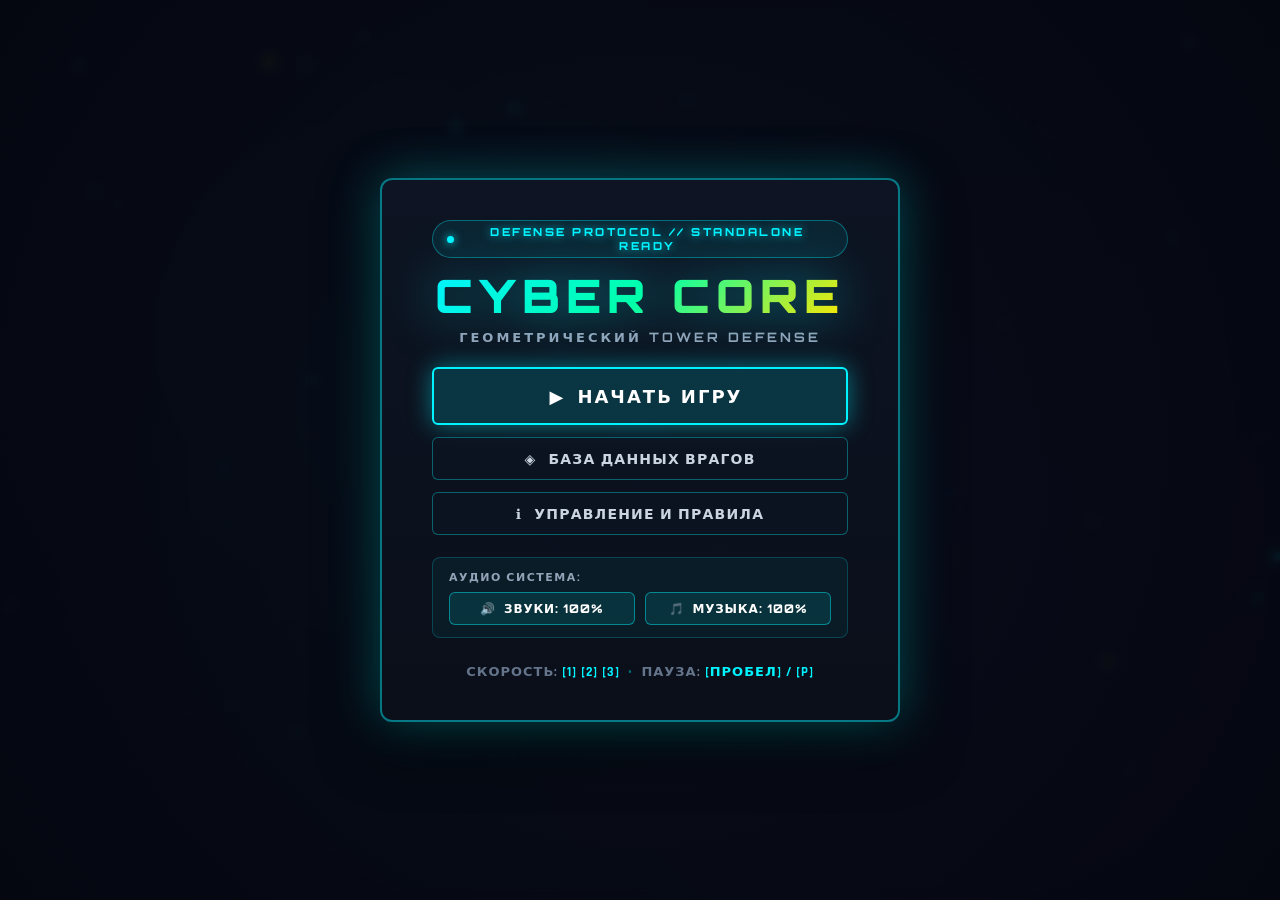
==== commit 7e5221a2: "Release v0.5: responsive UI, combat upgrades and integrated tower health ring" ====
--- a/index.html
+++ b/index.html
@@ -10,12 +10,13 @@
   <link rel="preconnect" href="https://fonts.gstatic.com" crossorigin>
   <link href="https://fonts.googleapis.com/css2?family=Orbitron:wght@600;700;800;900&family=Rajdhani:wght@600;700;800&display=swap" rel="stylesheet">
   <link rel="stylesheet" href="css/style.css">
+  <link rel="stylesheet" href="css/battle.css?v=2.36">
 </head>
 <body>
-  <div id="game-app" class="in-menu">
+  <div id="game-app" class="in-menu battle-layout">
     <!-- MAIN MENU OVERLAY -->
     <div id="main-menu" class="menu-overlay">
-      <div class="menu-panel">
+      <div class="menu-panel" data-scrollable>
         <div class="menu-header">
           <div class="menu-protocol-tag">
             <span class="pulse-dot"></span>
@@ -68,93 +69,66 @@
       </div>
     </div>
 
-    <!-- TOP STATUS HUD -->
-    <header id="top-hud">
-      <div class="hud-group">
-        <div id="hud-wave" class="hud-badge">ВОЛНА 01</div>
-        <div id="hud-enemies" class="hud-badge enemies">ВРАГИ: 0</div>
-      </div>
-
-      <!-- 5-SECOND INTERMISSION COUNTDOWN BAR -->
-      <div id="intermission-container" class="hidden">
-        <div id="intermission-text">ПЕРЕРЫВ: 5.0s (ВОЛНА 02)</div>
-        <div class="intermission-bar-bg">
-          <div id="intermission-bar"></div>
-        </div>
-      </div>
-
-      <!-- CREDITS & HEALTH -->
-      <div class="hud-group">
-        <div id="hud-credits" class="hud-credits">100 ◈</div>
-        
-        <div class="hp-container">
-          <div class="hp-bar-bg">
-            <div id="hud-hp-fill"></div>
-          </div>
-          <div id="hud-hp-text">600 / 600 (+1.0/с)</div>
-        </div>
-
-        <div class="speed-controls" id="speed-controls">
-          <button id="btn-pause" class="speed-btn pause-btn" title="Пауза (Пробел / P)">⏸</button>
-          <button id="btn-speed-1" class="speed-btn active" data-speed="1" title="Скорость 1x (1)">1x</button>
-          <button id="btn-speed-2" class="speed-btn" data-speed="2" title="Скорость 2x (2)">2x</button>
-          <button id="btn-speed-3" class="speed-btn" data-speed="3" title="Скорость 3x (3)">3x</button>
-        </div>
-
-        <button id="btn-to-menu" class="icon-btn menu-nav-btn" title="Главное меню (Пауза)">
-          <span class="menu-icon">☰</span>
-          <span class="menu-label">МЕНЮ</span>
-        </button>
-
-        <div class="audio-controls-group">
-          <button id="btn-sound-sfx" class="icon-btn audio-btn" title="Звуки игры: 100% (Клик: изменить громкость, ПКМ: выкл)">
-            <span class="audio-icon">🔊</span>
-            <span class="audio-label">ЗВУК</span>
-          </button>
-          <button id="btn-sound-music" class="icon-btn audio-btn" title="Фоновая музыка: 100% (Клик: изменить громкость, ПКМ: выкл)">
-            <span class="audio-icon">🎵</span>
-            <span class="audio-label">МУЗЫКА</span>
-          </button>
-        </div>
-      </div>
-    </header>
-
-    <!-- MAIN VIEWPORT -->
+    <!-- BATTLE: open arena with a compact status strip and a module deck -->
     <main id="game-viewport">
-      <!-- CANVAS WRAPPER -->
-      <div id="canvas-wrapper">
-        <canvas id="game-canvas"></canvas>
-
-        <!-- TARGET PRIORITY OVERLAY -->
-        <div id="strategy-overlay">
-          <span class="overlay-label">ПРИОРИТЕТ ЦЕЛИ:</span>
-          <div class="strat-buttons">
-            <button id="strat-closest" class="strat-btn active">БЛИЖАЙШИЙ</button>
-            <button id="strat-strongest" class="strat-btn">СИЛЬНЕЙШИЙ</button>
-            <button id="strat-weakest" class="strat-btn">СЛАБЕЙШИЙ</button>
-          </div>
-        </div>
-      </div>
-
-      <!-- UPGRADE DECK SIDEBAR -->
-      <aside id="sidebar">
-        <div class="sidebar-header">СИСТЕМА УЛУЧШЕНИЙ [14]</div>
-        
-        <div class="tabs-container">
-          <button id="tab-offense" class="tab-btn active">ОРУЖИЕ</button>
-          <button id="tab-defense" class="tab-btn">ЗАЩИТА</button>
-          <button id="tab-utility" class="tab-btn">ЭКОНОМИКА</button>
-        </div>
-
-        <div id="upgrades-list">
-          <!-- Dynamic cards rendered by UIManager -->
+      <section class="arena-shell" aria-label="Поле боя">
+        <div id="canvas-wrapper">
+          <canvas id="game-canvas"></canvas>
+          <header id="top-hud">
+            <div class="credit-wallet">
+              <span class="wallet-label">КРЕДИТЫ</span>
+              <div id="hud-credits" class="hud-credits">100 ◈</div>
+            </div>
+            <div class="arena-menu-buttons">
+              <button id="btn-to-menu" class="arena-icon-btn" type="button" aria-label="Меню паузы" aria-haspopup="dialog" aria-controls="modal-battle-menu" title="Меню паузы (Esc)">☰</button>
+            </div>
+          </header>
+
+          <div id="performance-overlay"><span id="fps-counter" hidden>— FPS · — мс</span></div>
+
+          <div class="battle-controls">
+            <div class="speed-controls" id="speed-controls" role="group" aria-label="Управление скоростью игры">
+              <output id="game-speed-value" aria-label="Скорость игры" aria-live="polite">1.0×</output>
+              <div class="speed-buttons">
+                <button id="btn-speed-down" class="speed-step-btn" type="button" aria-label="Уменьшить скорость" disabled>−</button>
+                <button id="btn-pause" class="speed-btn pause-btn" type="button" aria-label="Пауза / продолжить" title="Пауза (Пробел / P)">⏸</button>
+                <button id="btn-speed-up" class="speed-step-btn" type="button" aria-label="Увеличить скорость">+</button>
+              </div>
+            </div>
+          </div>
+        </div>
+
+        <div id="combat-status">
+          <div class="core-status">
+            <div id="hud-hp-text"><span class="hp-label">HP</span><span class="hp-value"><strong>300</strong> / 300</span><span class="hp-regen">+1.0/с</span></div>
+            <div class="hp-bar-bg"><div id="hud-hp-fill"></div></div>
+          </div>
+          <div class="wave-status">
+            <div class="wave-heading"><span id="hud-wave">ВОЛНА 01</span><span id="hud-enemies">ВРАГИ: 0</span></div>
+            <div class="wave-bar-bg"><div id="hud-wave-fill"></div></div>
+            <div id="intermission-container" class="hidden">
+              <span id="intermission-text">СЛЕДУЮЩАЯ ВОЛНА ЧЕРЕЗ 5.0с</span>
+              <div class="intermission-bar-bg"><div id="intermission-bar"></div></div>
+            </div>
+          </div>
+        </div>
+      </section>
+
+      <aside id="sidebar" data-category="offense" aria-label="Улучшения ядра">
+        <div id="upgrade-panel">
+          <div id="upgrades-list" aria-label="Доступные улучшения"></div>
+          <nav class="tabs-container" aria-label="Категории улучшений">
+            <button id="tab-offense" class="tab-btn active" type="button" aria-pressed="true">АТАКА</button>
+            <button id="tab-defense" class="tab-btn" type="button" aria-pressed="false">ЗАЩИТА</button>
+            <button id="tab-utility" class="tab-btn" type="button" aria-pressed="false">ЭКОНОМИКА</button>
+          </nav>
         </div>
       </aside>
     </main>
 
     <!-- ENEMY INTEL DATABASE MODAL -->
     <div id="modal-intel" class="modal-backdrop hidden">
-      <div class="modal-content modal-intel-content">
+      <div data-scrollable class="modal-content modal-intel-content">
         <div class="modal-header">
           <h2 class="modal-title cyan-title">БАЗА ДАННЫХ: ПРОТИВНИКИ</h2>
           <button id="btn-intel-close-x" class="modal-close-x">&times;</button>
@@ -186,7 +160,7 @@
                 <span class="intel-badge tank-badge">ТЯЖЁЛЫЙ</span>
               </div>
               <p class="intel-desc">Массивная бронированная крепость. Обладает огромным запасом здоровья и плоской защитой.</p>
-              <div class="intel-tip">СОВЕТ: Прокачивайте урон и критические выстрелы, ставьте приоритет «Сильнейший».</div>
+              <div class="intel-tip">СОВЕТ: Прокачивайте урон и критические атаки, чтобы быстрее пробивать большой запас HP.</div>
             </div>
           </div>
 
@@ -286,43 +260,42 @@
 
     <!-- HOW TO PLAY / RULES MODAL -->
     <div id="modal-help" class="modal-backdrop hidden">
-      <div class="modal-content modal-help-content">
+      <div data-scrollable class="modal-content modal-help-content">
         <div class="modal-header">
           <h2 class="modal-title cyan-title">РУКОВОДСТВО ОБОРОНЫ</h2>
           <button id="btn-help-close-x" class="modal-close-x">&times;</button>
         </div>
         <div class="help-scroll-body">
           <div class="help-section">
+            <h3 class="help-heading">📱 СЕНСОРНОЕ УПРАВЛЕНИЕ</h3>
+          <p>Панель улучшений всегда открыта: выбирайте «Атаку», «Защиту» или «Экономику» и нажимайте на карточку для покупки. Список прокручивается пальцем. Кнопки − и + меняют скорость, а кнопка между ними ставит бой на паузу или продолжает его. Башня автоматически атакует ближайшего врага. Звук, музыка и счётчик FPS доступны в меню паузы. Игра поддерживает обе ориентации экрана и ставится на паузу при сворачивании.</p>
+          </div>
+          <div class="help-section">
             <h3 class="help-heading">🎯 ЦЕЛЬ СИСТЕМЫ</h3>
             <p>Обороняйте центральное ядро башни от нарастающих волн геометрического кибер-роя. Башня ведёт огонь автоматически по целям в своём радиусе.</p>
           </div>
           
           <div class="help-section">
-            <h3 class="help-heading">⚙️ ВЕТКИ УЛУЧШЕНИЙ (14 ПАРАМЕТРОВ)</h3>
+            <h3 class="help-heading">⚙️ ВЕТКИ УЛУЧШЕНИЙ (24 ПАРАМЕТРА)</h3>
             <div class="help-branches">
               <div class="help-branch">
-                <span class="branch-title offense-color">ОРУЖИЕ</span>
-                <p>Урон, скорострельность, дальность атаки, шанс и множитель критического урона, мультишот, урон от дистанции полёта снаряда.</p>
+                <span class="branch-title offense-color">АТАКА</span>
+                <p>Урон, скорострельность, дальность, критические удары, мультишот, рикошеты и временная быстрая атака ×1.5.</p>
               </div>
               <div class="help-branch">
                 <span class="branch-title defense-color">ЗАЩИТА</span>
-                <p>Максимальный запас HP, регенерация в секунду, плоская броня (вычитает урон), процентная броня (снижает входящий урон до 85%).</p>
+                <p>Максимальный запас HP, регенерация, плоская и процентная броня, отражение полученного урона, вампиризм и отталкивание врагов пулями. Тяжёлые враги и боссы сопротивляются отталкиванию.</p>
               </div>
               <div class="help-branch">
                 <span class="branch-title utility-color">ЭКОНОМИКА</span>
-                <p>Базовые кредиты за волну, дополнительная награда за каждое уничтожение, инвестиционная доходность.</p>
-              </div>
-            </div>
-          </div>
-
-          <div class="help-section">
-            <h3 class="help-heading">🎯 ПРИОРИТЕТЫ ОГНЯ</h3>
-            <p>Переключайте режим огня башни в левом нижнем углу экрана:</p>
-            <ul class="help-bullets">
-              <li><b>БЛИЖАЙШИЙ</b>: огонь по врагу, подошедшему ближе всего к ядру (рекомендуется по умолчанию).</li>
-              <li><b>СИЛЬНЕЙШИЙ</b>: концентрация огня на цели с наибольшим HP (эффективно против Танков и Боссов).</li>
-              <li><b>СЛАБЕЙШИЙ</b>: добивание раненых целей для быстрого снижения численности атакующих.</li>
-            </ul>
+                <p>Бонусы кредитов за убийства и волны. «Бесплатное улучшение атаки / защиты / экономики» — три независимых шанса в конце каждой волны бесплатно повысить одно случайное открытое улучшение соответствующей категории. За волну выдаётся не больше одного уровня в каждой категории; максимальные уровни и зависимости соблюдаются.</p>
+              </div>
+            </div>
+          </div>
+
+          <div class="help-section">
+            <h3 class="help-heading">🎯 АВТОМАТИЧЕСКОЕ НАВЕДЕНИЕ</h3>
+            <p>Башня выбирает ближайшего врага, которому ещё нужен урон. Ствол заранее сопровождает врагов за пределами дальности атаки, а стрельба начинается при входе в радиус. Если летящих пуль уже достаточно для уничтожения цели, башня переключается на следующую.</p>
           </div>
 
           <div class="help-section">
@@ -330,7 +303,7 @@
             <div class="hotkeys-list">
               <div class="hotkey-item"><kbd>1</kbd> <kbd>2</kbd> <kbd>3</kbd> <span>Скорость симуляции (1x, 2x, 3x)</span></div>
               <div class="hotkey-item"><kbd>Пробел</kbd> / <kbd>P</kbd> <span>Тактическая пауза игры</span></div>
-              <div class="hotkey-item"><kbd>Клик</kbd> / <kbd>ПКМ</kbd> <span>Регулировка громкости и мгновенное отключение звука/музыки</span></div>
+              <div class="hotkey-item"><kbd>Клик</kbd> / <kbd>ПКМ</kbd> <span>Клик — слайдер громкости звука/музыки, ПКМ — мгновенное отключение</span></div>
             </div>
           </div>
         </div>
@@ -338,24 +311,33 @@
       </div>
     </div>
 
-    <!-- CONFIRM EXIT TO MENU MODAL -->
-    <div id="modal-confirm-menu" class="modal-backdrop hidden">
-      <div class="modal-content">
-        <h2 class="modal-title warning-title">ВЫХОД В МЕНЮ</h2>
-        <div class="modal-body">
-          <p>Текущий бой будет прерван, а не сохраненный прогресс текущей волны сброшен.</p>
-          <p>Вы уверены, что хотите выйти в главное меню?</p>
-        </div>
-        <div class="modal-buttons-row">
-          <button id="btn-confirm-resume" class="modal-btn cyan-btn">ПРОДОЛЖИТЬ БОЙ</button>
-          <button id="btn-confirm-exit" class="modal-btn secondary-btn">В ГЛАВНОЕ МЕНЮ</button>
-        </div>
+    <!-- PAUSE MENU -->
+    <div id="modal-battle-menu" class="modal-backdrop hidden">
+      <div data-scrollable class="modal-content battle-menu" role="dialog" aria-modal="true" aria-labelledby="battle-menu-title">
+        <div class="battle-menu-heading">
+          <span class="battle-menu-eyebrow">БОЙ ПРИОСТАНОВЛЕН</span>
+          <h2 id="battle-menu-title">ПАУЗА</h2>
+        </div>
+        <button id="btn-battle-resume" class="modal-btn cyan-btn" type="button">ПРОДОЛЖИТЬ БОЙ</button>
+        <section class="battle-menu-settings" aria-label="Настройки">
+          <h3>НАСТРОЙКИ</h3>
+          <div class="battle-menu-audio">
+            <button id="btn-sound-sfx" class="audio-btn" type="button"><span class="audio-icon">🔊</span><span class="audio-label">ЗВУК</span></button>
+            <button id="btn-sound-music" class="audio-btn" type="button"><span class="audio-icon">🎵</span><span class="audio-label">МУЗЫКА</span></button>
+          </div>
+          <button id="btn-fps" type="button" aria-pressed="false" aria-controls="fps-counter"><span>СЧЁТЧИК FPS</span><span class="fps-switch" aria-hidden="true"></span></button>
+        </section>
+        <div class="battle-menu-actions">
+          <button id="btn-battle-restart" class="modal-btn secondary-btn" type="button">НАЧАТЬ ЗАНОВО</button>
+          <button id="btn-battle-exit" class="modal-btn secondary-btn" type="button">В ГЛАВНОЕ МЕНЮ</button>
+        </div>
+        <p class="battle-menu-note">Перезапуск и выход сбросят прогресс боя.</p>
       </div>
     </div>
 
     <!-- GAME OVER MODAL -->
     <div id="modal-gameover" class="modal-backdrop hidden">
-      <div class="modal-content">
+      <div data-scrollable class="modal-content">
         <h2 class="modal-title">СИСТЕМА СБИТА</h2>
         <div class="modal-body">
           <p>Центральное ядро уничтожено роем.</p>
@@ -369,7 +351,16 @@
     </div>
   </div>
 
+  <div id="volume-popover" role="group" aria-labelledby="volume-label" hidden>
+    <div class="volume-heading">
+      <label id="volume-label" for="volume-slider">ГРОМКОСТЬ</label>
+      <output id="volume-value" for="volume-slider">100%</output>
+    </div>
+    <input id="volume-slider" type="range" min="0" max="100" step="1" value="100">
+    <button id="volume-mute" type="button">ВЫКЛЮЧИТЬ</button>
+  </div>
+
   <!-- ENTRY MODULE -->
-  <script type="module" src="src/main.js?v=2.3"></script>
+  <script type="module" src="src/main.js?v=2.36"></script>
 </body>
 </html>
--- a/css/style.css
+++ b/css/style.css
@@ -51,7 +51,7 @@
   -moz-osx-font-smoothing: grayscale;
   overscroll-behavior: none;
   -webkit-overscroll-behavior: none;
-  touch-action: none;
+  touch-action: manipulation;
   -webkit-touch-callout: none;
   -webkit-user-select: none;
   -khtml-user-select: none;
@@ -84,7 +84,7 @@
   height: 100%;
   position: relative;
   overflow: hidden;
-  touch-action: none;
+  touch-action: manipulation;
   overscroll-behavior: none;
 }
 
@@ -338,6 +338,62 @@
 }
 
 /* Audio Controls Group (SFX & BGM) */
+#volume-popover {
+  position: fixed;
+  z-index: 200;
+  width: min(260px, calc(100vw - 16px));
+  padding: 14px;
+  background: var(--bg-panel);
+  border: 1px solid var(--neon-cyan);
+  border-radius: 8px;
+  box-shadow: 0 8px 24px rgba(0, 0, 0, 0.65);
+  font-family: var(--font-ui);
+}
+
+#volume-popover[hidden] {
+  display: none;
+}
+
+.volume-heading {
+  display: flex;
+  align-items: center;
+  justify-content: space-between;
+  gap: 12px;
+  font-size: 14px;
+  font-weight: 800;
+  color: var(--neon-cyan);
+}
+
+#volume-value {
+  font-family: var(--font-mono);
+  font-variant-numeric: tabular-nums;
+}
+
+#volume-slider {
+  display: block;
+  width: 100%;
+  min-height: 44px;
+  accent-color: var(--neon-cyan);
+  cursor: pointer;
+  touch-action: none;
+}
+
+#volume-mute {
+  width: 100%;
+  min-height: 44px;
+  border: 1px solid var(--border-neon);
+  border-radius: 5px;
+  background: rgba(0, 243, 255, 0.1);
+  color: var(--text-main);
+  font: 800 14px var(--font-ui);
+  cursor: pointer;
+}
+
+#volume-slider:focus-visible, #volume-mute:focus-visible {
+  outline: 2px solid var(--neon-cyan);
+  outline-offset: 2px;
+}
+
 .audio-controls-group {
   display: flex;
   align-items: center;
@@ -420,65 +476,51 @@
   user-select: none;
 }
 
-/* Canvas targeting overlay control */
-#strategy-overlay {
+/* Lightweight performance display; no animated effects while measuring FPS. */
+#performance-overlay {
   position: absolute;
-  bottom: 24px;
-  left: 24px;
-  display: flex;
-  flex-direction: column;
-  gap: 10px;
-  background: rgba(10, 15, 26, 0.94);
-  border: 2px solid var(--border-neon);
-  border-radius: 8px;
-  padding: 12px 18px;
-  backdrop-filter: blur(10px);
-  box-shadow: 0 6px 20px rgba(0, 0, 0, 0.7), 0 0 15px rgba(0, 243, 255, 0.2);
+  top: 12px;
+  right: 12px;
   z-index: 10;
-}
-
-.overlay-label {
-  font-family: var(--font-cyber);
-  font-size: 12px;
-  letter-spacing: 1.5px;
-  color: #a8c5e2;
-  font-weight: 900;
-  text-shadow: 0 0 6px rgba(0, 243, 255, 0.4);
-}
-
-.strat-buttons {
-  display: flex;
+  display: flex;
+  align-items: center;
   gap: 8px;
-}
-
-.strat-btn {
-  background: rgba(255, 255, 255, 0.06);
-  border: 1.5px solid rgba(255, 255, 255, 0.2);
-  color: #e2f4ff;
-  padding: 8px 14px;
-  font-size: 14px;
-  font-family: var(--font-ui);
-  font-weight: 800;
-  letter-spacing: 0.5px;
+  font: 13px var(--font-mono);
+}
+
+#btn-fps {
+  min-width: 44px;
+  min-height: 44px;
+  padding: 6px 10px;
+  border: 1px solid var(--border-neon);
+  border-radius: 5px;
+  background: var(--bg-panel);
+  color: var(--text-secondary);
+  font: inherit;
   cursor: pointer;
+}
+
+#btn-fps[aria-pressed="true"], #btn-fps:focus-visible {
+  border-color: var(--neon-cyan);
+  color: var(--neon-cyan);
+}
+
+#fps-counter {
+  padding: 8px;
   border-radius: 5px;
-  transition: all 0.2s ease;
-}
-
-.strat-btn:hover {
-  border-color: var(--neon-cyan);
-  color: #ffffff;
-  background: rgba(0, 243, 255, 0.15);
-  box-shadow: 0 0 10px rgba(0, 243, 255, 0.3);
-}
-
-.strat-btn.active {
-  background: rgba(0, 243, 255, 0.25);
-  border-color: var(--neon-cyan);
-  color: #ffffff;
-  box-shadow: 0 0 14px rgba(0, 243, 255, 0.6);
-  text-shadow: 0 0 8px var(--neon-cyan);
-}
+  background: rgba(6, 8, 14, 0.9);
+  color: var(--neon-cyan);
+  font-variant-numeric: tabular-nums;
+  white-space: nowrap;
+  pointer-events: none;
+}
+
+
+
+
+
+
+
 
 /* ==========================================================================
    UPGRADE SIDEBAR
@@ -492,18 +534,6 @@
   flex-direction: column;
   z-index: 15;
   box-shadow: -6px 0 30px rgba(0, 0, 0, 0.7);
-}
-
-.sidebar-header {
-  padding: 18px 20px;
-  border-bottom: 2px solid var(--border-neon);
-  font-family: var(--font-cyber);
-  font-size: 16px;
-  font-weight: 900;
-  letter-spacing: 2px;
-  color: var(--neon-cyan);
-  text-shadow: 0 0 10px rgba(0, 243, 255, 0.6);
-  background: rgba(0, 0, 0, 0.3);
 }
 
 /* TABS */
@@ -691,6 +721,21 @@
   text-shadow: 0 0 6px var(--neon-green);
 }
 
+.upgrade-card.locked {
+  opacity: 0.65;
+  border-color: rgba(255, 170, 0, 0.25);
+}
+
+.upgrade-card.locked .upgrade-buy-btn {
+  font-size: 11.5px;
+  letter-spacing: 0.5px;
+  color: #ffaa00;
+  border-color: rgba(255, 170, 0, 0.35);
+  background: rgba(255, 170, 0, 0.05);
+  box-shadow: none;
+  text-shadow: none;
+}
+
 /* ==========================================================================
    GAME OVER MODAL
    ========================================================================== */
@@ -789,9 +834,6 @@
   display: none !important;
 }
 
-#game-app.in-menu #strategy-overlay {
-  display: none !important;
-}
 
 .menu-overlay {
   position: absolute;
@@ -1457,10 +1499,6 @@
   #sidebar {
     width: 310px;
   }
-  .sidebar-header {
-    padding: 12px 14px;
-    font-size: 14px;
-  }
   .tab-btn {
     padding: 10px 4px;
     font-size: 12px;
@@ -1478,16 +1516,6 @@
   .icon-btn {
     padding: 6px 10px;
     font-size: 13px;
-  }
-  #strategy-overlay {
-    bottom: 14px;
-    left: 14px;
-    padding: 10px 14px;
-    gap: 6px;
-  }
-  .strat-btn {
-    padding: 6px 10px;
-    font-size: 12px;
   }
 }
 
@@ -1540,149 +1568,158 @@
   }
 }
 
-/* 4. Mobile Portrait Mode (max-width: 680px or portrait orientation under 900px) */
-@media (max-width: 680px), (orientation: portrait) and (max-width: 900px) {
-  #game-viewport {
-    flex-direction: column;
-  }
-  #canvas-wrapper {
-    flex: 1 1 54%;
-    min-height: 50%;
-    width: 100%;
-  }
-  #sidebar {
-    width: 100%;
-    height: 44%;
-    max-height: 380px;
-    flex: 0 0 44%;
-    border-left: none;
-    border-top: 2px solid var(--border-neon);
-    box-shadow: 0 -6px 20px rgba(0, 0, 0, 0.7);
-  }
+/* Shared viewport constraints: safe areas, nested scroll containers and touch input. */
+#game-app {
+  padding: env(safe-area-inset-top, 0px) env(safe-area-inset-right, 0px) env(safe-area-inset-bottom, 0px) env(safe-area-inset-left, 0px);
+}
+#top-hud, .tabs-container { flex-shrink: 0; }
+#game-viewport, #canvas-wrapper, #sidebar, #upgrade-panel, #upgrades-list { min-height: 0; min-width: 0; }
+#sidebar { flex-shrink: 0; }
+#upgrade-panel { display: flex; flex-direction: column; flex: 1; overflow: hidden; }
+.hud-game-controls { display: flex; align-items: center; gap: 8px; }
+#mobile-speed { display: none; }
+[data-scrollable] { touch-action: pan-y; overscroll-behavior: contain; -webkit-overflow-scrolling: touch; }
+.menu-panel { max-height: calc(100dvh - env(safe-area-inset-top, 0px) - env(safe-area-inset-bottom, 0px) - 24px); overflow-y: auto; flex-shrink: 0; }
+.menu-overlay, .modal-backdrop { padding: max(12px, env(safe-area-inset-top, 0px)) max(12px, env(safe-area-inset-right, 0px)) max(12px, env(safe-area-inset-bottom, 0px)) max(12px, env(safe-area-inset-left, 0px)); }
+.modal-content {
+  max-height: calc(100dvh - env(safe-area-inset-top, 0px) - env(safe-area-inset-bottom, 0px) - 24px);
+  overflow-y: auto;
+  min-height: 0;
+}
+.modal-header, .modal-buttons-row { flex-shrink: 0; }
+.intel-grid, .help-scroll-body { min-height: 0; flex-shrink: 1; }
+.upgrade-card { flex-shrink: 0; }
+button, select, input { -webkit-tap-highlight-color: transparent; }
+button:focus-visible, select:focus-visible { outline: 2px solid var(--neon-cyan); outline-offset: 2px; }
+#game-app.in-menu #performance-overlay { display: none; }
+
+/* Compact HUD used by phones, tablets and narrow desktop windows. */
+@media (max-width: 1100px) {
   #top-hud {
+    display: grid;
+    grid-template-columns: repeat(4, minmax(0, 1fr));
     height: auto;
-    min-height: 50px;
+    min-height: 0;
+    gap: 6px;
     padding: 6px 8px;
-    gap: 6px;
-    flex-wrap: wrap;
-    justify-content: space-between;
-  }
-  #intermission-container {
-    order: 10;
-    width: 100%;
-    margin-top: 4px;
-  }
-  #strategy-overlay {
-    bottom: 8px;
-    left: 8px;
-    padding: 6px 10px;
-    gap: 4px;
-    background: rgba(10, 15, 26, 0.95);
-  }
-  .overlay-label {
-    font-size: 10px;
-    letter-spacing: 1px;
-  }
-  .strat-buttons {
-    gap: 4px;
-  }
-  .strat-btn {
-    padding: 4px 8px;
-    font-size: 11px;
-  }
-  .menu-panel {
-    padding: 24px 18px;
-    width: 92%;
-    gap: 14px;
-  }
-  .menu-title {
-    font-size: 30px;
-    letter-spacing: 3px;
-  }
-  .menu-subtitle {
-    font-size: 11px;
-    letter-spacing: 2px;
-  }
-  .menu-btn {
-    padding: 12px 16px;
-    font-size: 14px;
-  }
-  .modal-content {
-    padding: 22px 16px !important;
-    width: 94% !important;
-    gap: 14px !important;
-  }
-  .modal-title {
-    font-size: 22px !important;
-    letter-spacing: 2px !important;
-  }
-  .modal-body {
-    font-size: 15px;
-  }
-  .modal-buttons-row {
-    flex-direction: column;
-    gap: 8px;
-    width: 100%;
-  }
-  .modal-btn {
-    width: 100%;
-    padding: 12px 18px;
-    text-align: center;
-  }
-  .intel-grid {
-    grid-template-columns: 1fr;
-    max-height: 58vh;
-  }
-  .intel-card {
-    padding: 10px 12px;
-    gap: 10px;
-  }
-  .help-branches {
-    grid-template-columns: 1fr;
-    gap: 8px;
-  }
-  .help-scroll-body {
-    max-height: 58vh;
-  }
-}
-
-/* 5. Short Height Landscape (e.g. mobile rotated horizontally, height <= 520px) */
-@media (max-height: 520px) {
-  #top-hud {
-    height: 48px;
-    padding: 0 10px;
-  }
-  .menu-panel {
-    padding: 16px 20px;
-    gap: 10px;
-    max-height: 94vh;
-    overflow-y: auto;
-  }
-  .menu-title {
-    font-size: 24px;
-    letter-spacing: 2px;
-  }
-  .menu-protocol-tag {
-    font-size: 9px;
-    padding: 2px 10px;
-  }
-  .menu-actions {
-    gap: 6px;
-  }
-  .menu-btn {
-    padding: 8px 14px;
-    font-size: 12.5px;
-  }
-  .menu-audio-section {
-    padding: 8px 12px;
-    gap: 4px;
-  }
-  .modal-content {
-    padding: 16px 20px !important;
-    max-height: 94vh;
-  }
-  .intel-grid,
-  .help-scroll-body {
-    max-height: 52vh;
-  }
-}
+  }
+  #top-hud > .hud-group { display: contents; }
+  .hud-badge {
+    font-size: clamp(10px, 2.5vw, 13px);
+    padding: 5px 3px;
+    justify-content: center;
+    letter-spacing: 0;
+    white-space: nowrap;
+    min-width: 0;
+  }
+  .hud-credits {
+    font-size: clamp(12px, 3vw, 17px);
+    padding: 4px;
+    justify-content: center;
+    white-space: nowrap;
+    min-width: 0;
+  }
+  .hp-container { width: auto; min-width: 0; }
+  #hud-hp-text { font-size: 10px; line-height: 1.15; overflow-wrap: anywhere; }
+  .hud-game-controls { grid-column: 1 / -1; gap: 6px; width: 100%; }
+  .speed-controls { flex: 1; gap: 4px; min-width: 0; }
+  .speed-controls .speed-btn[data-speed] { display: none; }
+  #mobile-speed {
+    display: block;
+    flex: 1;
+    min-width: 60px;
+    background: var(--bg-panel);
+    color: var(--neon-cyan);
+    border: 1px solid var(--border-neon);
+    border-radius: 5px;
+    font: 800 16px var(--font-ui);
+    padding: 0 8px;
+  }
+  .speed-btn, .icon-btn, #mobile-speed { min-height: 44px; min-width: 44px; }
+  .audio-btn .audio-label, .menu-nav-btn .menu-label { display: none; }
+  .menu-nav-btn, .audio-btn { padding: 6px; justify-content: center; }
+  .audio-controls-group { gap: 4px; }
+  #intermission-container { grid-column: 1 / -1; order: 5; width: 100%; margin: 0; }
+  #intermission-container.hidden { display: none; }
+  #intermission-text { font-size: 10px; letter-spacing: 0.5px; margin-bottom: 2px; }
+  .intermission-bar-bg { height: 5px; border-width: 1px; }
+  #performance-overlay { top: 8px; right: 8px; gap: 4px; font-size: 11px; }
+  #fps-counter { padding: 5px; }
+  #sidebar { width: clamp(250px, 30vw, 320px); }
+  .tab-btn, .upgrade-buy-btn { min-height: 44px; }
+  .tab-btn { padding: 6px 3px; font-size: 11px; letter-spacing: 0; }
+  .upgrade-card { padding: 10px; gap: 6px; }
+  .upgrade-title { font-size: 15px; overflow-wrap: anywhere; }
+  .upgrade-lvl { flex-shrink: 0; font-size: 10px; padding: 3px 5px; }
+  .upgrade-stats { flex-wrap: wrap; gap: 6px; font-size: 14px; }
+  .upgrade-buy-btn { font-size: 12px; padding: 6px; letter-spacing: 0; }
+  .menu-panel { width: 100%; padding: 20px 16px; gap: 14px; }
+  .menu-title { font-size: clamp(26px, 6vw, 46px); letter-spacing: 2px; }
+  .menu-subtitle { font-size: 11px; letter-spacing: 1px; }
+  .menu-protocol-tag { font-size: 9px; letter-spacing: 1px; padding: 4px 8px; }
+  .menu-btn, .menu-audio-btn, .modal-btn, .modal-close-x { min-height: 44px; }
+  .menu-btn { font-size: 14px; padding: 12px; }
+  .menu-audio-section { width: 100%; padding: 10px; }
+  .menu-audio-buttons { flex-wrap: wrap; }
+  .menu-audio-btn { font-size: 11px; padding: 6px; }
+  .menu-keys-hint { display: none; }
+  .modal-content { padding: 18px 14px !important; width: min(94vw, 760px) !important; gap: 12px !important; }
+  .modal-title { font-size: clamp(18px, 4vw, 26px) !important; letter-spacing: 1px !important; overflow-wrap: anywhere; }
+  .modal-body { font-size: 15px; }
+  .modal-buttons-row { width: 100%; flex-wrap: wrap; gap: 8px; }
+  .modal-btn { flex: 1; font-size: 13px; padding: 10px; }
+  .intel-grid, .help-scroll-body { max-height: none; }
+  .intel-card { padding: 10px; gap: 10px; }
+  .intel-info { min-width: 0; overflow-wrap: anywhere; }
+  .intel-name-row { flex-wrap: wrap; gap: 4px; }
+  .modal-header { gap: 6px; }
+  .modal-header .modal-title { min-width: 0; }
+  .modal-close-x { flex-shrink: 0; min-width: 44px; }
+  .hotkey-item { flex-wrap: wrap; }
+  .modal-content, .modal-intel-content, .modal-help-content { max-width: 100% !important; }
+}
+
+/* Portrait: a collapsible bottom upgrade deck leaves the fight visible. */
+@media (max-width: 1100px) and (orientation: portrait), (max-width: 400px) {
+  #game-viewport { flex-direction: column; }
+  #canvas-wrapper { flex: 1 1 0; width: 100%; min-height: 0; }
+  #sidebar { width: 100%; height: auto; max-height: none; flex: 0 0 min(36dvh, 300px); border-left: 0; border-top: 1px solid var(--border-neon); }
+  #upgrades-list { padding: 8px; gap: 8px; }
+  .intel-grid { grid-template-columns: 1fr; }
+  .help-branches { grid-template-columns: 1fr; }
+}
+
+/* Landscape phone: keep upgrades beside the field. */
+@media (min-width: 401px) and (max-width: 1100px) and (orientation: landscape) {
+  #game-viewport { flex-direction: row; }
+  #sidebar { flex: 0 0 clamp(240px, 30vw, 300px); }
+}
+
+/* Extra-short screens still retain scrollable menus and reachable controls. */
+@media (max-height: 600px) and (min-width: 740px) and (max-width: 1100px) {
+  #top-hud { grid-template-columns: auto auto auto minmax(80px, 1fr) auto; gap: 4px; padding: 4px 6px; }
+  .hud-game-controls { grid-column: auto; width: auto; }
+  .speed-controls { flex: initial; }
+  #mobile-speed { width: 60px; }
+  #intermission-container { grid-column: 1 / -1; }
+  .hud-badge { font-size: 10px; }
+  .hud-credits { font-size: 13px; }
+  #hud-hp-text { font-size: 10px; }
+  .menu-panel { gap: 8px; padding: 14px; }
+  .menu-title { font-size: 24px; }
+  .menu-actions { gap: 6px; }
+  .menu-btn { padding: 8px 12px; }
+  .menu-audio-section { padding: 6px; gap: 4px; }
+  .modal-content { padding: 12px !important; }
+}
+
+@media (pointer: coarse) {
+  button { touch-action: manipulation; }
+  .menu-btn, .menu-audio-btn, .modal-btn, .modal-close-x, .tab-btn, .upgrade-buy-btn, .speed-btn, .icon-btn { min-height: 44px; }
+  .modal-close-x { min-width: 44px; }
+}
+
+@media (prefers-reduced-motion: reduce) {
+  .pulse-dot, #intermission-text { animation: none; }
+  button, .upgrade-card { transition: none; }
+}
--- a/css/battle.css
+++ b/css/battle.css
@@ -0,0 +1,316 @@
+/* Preliminary battle UI: open arena, status strip, and paired upgrade modules. */
+.battle-layout {
+  --deck-accent: #53dbe6;
+  --deck-edge: rgba(83, 219, 230, 0.3);
+}
+.battle-layout #game-viewport {
+  display: grid;
+  grid-template-columns: minmax(0, 1fr) 420px;
+  grid-template-rows: minmax(0, 1fr);
+  min-height: 0;
+}
+.battle-layout .arena-shell { display: flex; flex-direction: column; min-height: 0; min-width: 0; }
+.battle-layout #canvas-wrapper { flex: 1 1 0; min-height: 0; min-width: 0; width: 100%; }
+.battle-layout #top-hud {
+  position: absolute; inset: 16px 16px auto;
+  display: flex; justify-content: space-between; align-items: flex-start;
+  height: auto; min-height: 0; padding: 0; gap: 12px;
+  background: none; border: 0; box-shadow: none; pointer-events: none;
+}
+.battle-layout .credit-wallet { display: flex; flex-direction: column; gap: 2px; text-align: left; }
+.battle-layout .wallet-label { font: 700 9px var(--font-cyber); letter-spacing: 2px; color: #8298ad; }
+.battle-layout #hud-credits {
+  background: none; border: 0; padding: 0; border-radius: 0;
+  color: #f0db96; font: 800 25px var(--font-ui); line-height: 1.1;
+  box-shadow: none; text-shadow: 0 1px 8px #05080f;
+  transform: none; justify-content: flex-start;
+}
+.battle-layout #hud-credits.pulse { color: #fff1c7; transform: none; }
+.battle-layout .arena-menu-buttons { display: flex; gap: 8px; pointer-events: auto; }
+.battle-layout .arena-icon-btn {
+  width: 44px; height: 44px; border: 1px solid #283b4d; border-radius: 10px;
+  color: #afc6d8; background: rgba(9, 17, 28, 0.88); font: 23px var(--font-ui); cursor: pointer;
+}
+.battle-layout .arena-icon-btn:hover, .battle-layout .arena-icon-btn[aria-expanded="true"] { color: #70e3ec; border-color: #4b9daa; }
+.battle-layout #modal-battle-menu { background: #030811bb; backdrop-filter: blur(5px); }
+.battle-layout #modal-battle-menu.hidden { display: none; }
+.battle-layout .modal-content.battle-menu {
+  width: min(420px, 100%) !important; padding: 24px !important; gap: 18px !important;
+  border: 1px solid #315269; border-radius: 14px; background: #0c1726; box-shadow: 0 16px 64px #0009;
+  text-align: left;
+}
+.battle-layout .battle-menu > * { flex-shrink: 0; }
+.battle-layout .battle-menu-heading { width: 100%; }
+.battle-layout .battle-menu-eyebrow { color: #7892a8; font: 700 9px var(--font-ui); letter-spacing: 1.6px; }
+.battle-layout #battle-menu-title { margin: 3px 0 0; color: #d4eaf0; font: 800 26px var(--font-ui); letter-spacing: 3px; }
+.battle-layout .battle-menu .modal-btn {
+  width: 100%; min-height: 44px; padding: 12px; border: 1px solid #30485d; border-radius: 7px;
+  background: #132336; color: #afc7d8; font: 700 12px var(--font-ui); letter-spacing: 0.6px; box-shadow: none; text-shadow: none;
+}
+.battle-layout .battle-menu .cyan-btn { background: #19444b; border-color: #479b9e; color: #b1f3ee; }
+.battle-layout .battle-menu-settings { width: 100%; padding: 16px 0; border-top: 1px solid #24394c; border-bottom: 1px solid #24394c; }
+.battle-layout .battle-menu-settings h3 { margin: 0 0 10px; color: #7892a8; font: 700 10px var(--font-ui); letter-spacing: 1.5px; }
+.battle-layout .battle-menu-audio { display: grid; grid-template-columns: repeat(2, minmax(0, 1fr)); gap: 8px; }
+.battle-layout .battle-menu .audio-btn, .battle-layout .battle-menu #btn-fps {
+  display: flex; align-items: center; justify-content: center; gap: 8px; width: 100%; min-height: 44px;
+  padding: 8px; font: 700 12px var(--font-ui); letter-spacing: 0.3px;
+  border: 1px solid #2b4356; border-radius: 6px; color: #c1d4e1; background: #132234; box-shadow: none; cursor: pointer;
+}
+.battle-layout .battle-menu .audio-label { display: inline; font: inherit; }
+.battle-layout .battle-menu .audio-level { margin-left: auto; color: #7899ab; font-size: 10px; }
+.battle-layout .battle-menu #btn-fps { margin-top: 8px; justify-content: space-between; padding: 8px 12px; }
+.battle-layout .fps-switch { width: 30px; height: 18px; border-radius: 10px; background: #07111d; border: 1px solid #395365; padding: 2px; }
+.battle-layout .fps-switch::after { content: ''; display: block; width: 12px; height: 12px; border-radius: 50%; background: #72899b; transition: transform 0.12s; }
+.battle-layout #btn-fps[aria-pressed="true"] { color: #62dfcb; border-color: #398d85; }
+.battle-layout #btn-fps[aria-pressed="true"] .fps-switch::after { background: #62dfcb; transform: translateX(12px); }
+.battle-layout .battle-menu-actions { display: grid; grid-template-columns: repeat(2, minmax(0, 1fr)); gap: 8px; width: 100%; }
+.battle-layout .battle-menu-note { margin: -8px 0 0; color: #748b9e; font: 500 11px var(--font-ui); text-align: center; width: 100%; }
+.battle-layout .battle-menu button:focus-visible { outline: 2px solid #76dfdf; outline-offset: 3px; }
+.battle-layout #performance-overlay { top: 72px; left: 16px; right: auto; pointer-events: none; }
+.battle-layout #fps-counter { font-size: 10px; color: #829db0; padding: 4px 6px; background: #07101bb3; }
+.battle-layout .battle-controls {
+  position: absolute; bottom: 12px; left: 16px; right: 16px;
+  display: flex; align-items: flex-end; justify-content: flex-end; gap: 12px; z-index: 10; pointer-events: none;
+}
+.battle-layout .speed-controls {
+  flex: none; display: flex; flex-direction: column; align-items: stretch; gap: 0; padding: 0; pointer-events: auto;
+  background: rgba(8, 16, 27, 0.88); border: 1px solid #253a4e; border-radius: 8px; box-shadow: none;
+}
+.battle-layout #game-speed-value {
+  display: block; padding: 4px 8px; text-align: center; color: #b7d4e2;
+  font: 800 15px/20px var(--font-ui); font-variant-numeric: tabular-nums;
+  border-bottom: 1px solid #253a4e;
+}
+.battle-layout .speed-buttons { display: flex; }
+.battle-layout .speed-step-btn, .battle-layout #btn-pause {
+  width: 44px; height: 44px; min-width: 44px; min-height: 44px; padding: 0;
+  border: 0; background: transparent; color: #a6ceda; font: 700 23px var(--font-ui);
+  cursor: pointer; box-shadow: none; text-shadow: none;
+}
+.battle-layout .speed-step-btn:first-child { border-radius: 0 0 0 8px; }
+.battle-layout .speed-step-btn:last-child { border-radius: 0 0 8px 0; }
+.battle-layout .speed-step-btn:disabled { color: #42596b; cursor: default; }
+.battle-layout #btn-pause {
+  border-left: 1px solid #253a4e; border-right: 1px solid #253a4e;
+  border-radius: 0; animation: none; font-size: 17px;
+}
+.battle-layout #btn-pause.active { color: #f0cc8b; background: #2d251a; }
+.battle-layout select option { color: #c2dce8; background: #0d1725; }
+.battle-layout #combat-status {
+  display: grid; grid-template-columns: repeat(2, minmax(0, 1fr)); flex: 0 0 60px;
+  background: #0c1523; border-top: 1px solid #22384b;
+}
+.battle-layout .core-status, .battle-layout .wave-status { position: relative; padding: 10px 14px; min-width: 0; }
+.battle-layout .core-status { border-right: 1px solid #24364a; }
+.battle-layout #hud-hp-text {
+  position: static; display: flex; align-items: baseline; gap: 6px; margin: 0; text-align: left;
+  font: 600 12px/18px var(--font-ui); letter-spacing: 0; font-variant-numeric: tabular-nums;
+  white-space: nowrap; color: #8da8b9; text-shadow: none;
+}
+.battle-layout .hp-label { color: #73cbbd; font-weight: 800; }
+.battle-layout .hp-value { min-width: 0; overflow: hidden; text-overflow: ellipsis; }
+.battle-layout .hp-value strong { color: #e1f5ee; font-weight: 800; }
+.battle-layout .hp-regen { margin-left: auto; flex: none; color: #72b8a8; font-size: 10px; }
+.battle-layout .hp-bar-bg {
+  position: relative; height: 10px; margin-top: 6px; padding: 1px; background: #050d16;
+  border: 1px solid #31564f; border-radius: 3px; overflow: hidden; box-shadow: inset 0 1px 3px #0008;
+}
+.battle-layout .hp-bar-bg::after {
+  content: ''; position: absolute; inset: 1px; pointer-events: none;
+  background: repeating-linear-gradient(90deg, transparent 0, transparent calc(10% - 1px), #07161a70 calc(10% - 1px), #07161a70 10%);
+}
+.battle-layout #hud-hp-fill {
+  height: 100%; border-radius: 1px; background: rgb(52, 217, 133);
+  background-image: linear-gradient(180deg, #ffffff40, transparent 45%, #00000030);
+  box-shadow: inset 0 1px 0 #ffffff60;
+  transition: width 0.2s ease, background-color 0.2s linear;
+}
+.battle-layout .wave-bar-bg { height: 5px; margin-top: 0; background: #050b13; border: 0; border-radius: 2px; overflow: hidden; box-shadow: none; }
+.battle-layout #hud-wave-fill { height: 100%; width: 0; background: #4e9fc0; transition: width 0.15s linear; }
+.battle-layout .wave-heading { display: flex; align-items: center; justify-content: space-between; gap: 6px; margin: 0 0 4px; line-height: 16px; }
+.battle-layout #hud-wave { font: 800 14px var(--font-ui); letter-spacing: 0.5px; color: #d6e5ee; }
+.battle-layout #hud-enemies { color: #8299ad; font: 600 10px var(--font-ui); white-space: nowrap; }
+.battle-layout #intermission-container { display: block; position: static; width: auto; height: 11px; margin: 3px 0 0; }
+.battle-layout #intermission-container.hidden { display: block; visibility: hidden; opacity: 0; }
+.battle-layout #intermission-text { display: block; font: 700 9px/11px var(--font-ui); letter-spacing: 0; color: #c9b57e; margin: 0; animation: none; text-shadow: none; white-space: nowrap; }
+.battle-layout #intermission-container .intermission-bar-bg { display: none; }
+.battle-layout #sidebar {
+  display: flex; flex-direction: column; width: auto; height: auto; max-height: none; min-height: 0;
+  flex: initial; background: #0c1421; border-left: 1px solid #263b4f; border-top: 0; box-shadow: none;
+}
+.battle-layout #sidebar[data-category="defense"] { --deck-accent: #b7a3ef; --deck-edge: #b7a3ef4d; }
+.battle-layout #sidebar[data-category="utility"] { --deck-accent: #dbc18d; --deck-edge: #dbc18d4d; }
+.battle-layout #upgrade-panel { display: flex; flex: 1; flex-direction: column; min-height: 0; overflow: hidden; }
+.battle-layout #upgrades-list {
+  order: 0; display: grid; grid-template-columns: repeat(2, minmax(0, 1fr)); grid-auto-rows: max-content;
+  align-content: start; gap: 8px; padding: 12px; flex: 1; min-height: 0; overflow-x: hidden; overflow-y: auto;
+  scrollbar-width: thin; scrollbar-color: #315c70 #0b1421;
+}
+.battle-layout #upgrades-list::-webkit-scrollbar { width: 4px; }
+.battle-layout #upgrades-list::-webkit-scrollbar-thumb { background: #315c70; box-shadow: none; }
+.battle-layout .upgrade-card.upgrade-buy-btn {
+  display: grid; grid-template-columns: minmax(0, 1fr) max-content; grid-template-rows: minmax(min-content, 1fr) 18px;
+  align-items: center; column-gap: 6px; row-gap: 0;
+  width: 100%; min-width: 0; height: auto; min-height: 46px; padding: 5px 8px; text-align: left;
+  background: #122031; border: 1px solid var(--deck-edge); border-radius: 7px;
+  box-shadow: none; text-shadow: none; letter-spacing: 0; font-family: var(--font-ui);
+  color: #d0e0ea; opacity: 1; transition: background 0.12s ease, border-color 0.12s ease;
+}
+.battle-layout .upgrade-card.wide { grid-column: 1 / -1; }
+.battle-layout .upgrade-card.wrap-title .upgrade-title { white-space: normal; overflow: visible; text-overflow: clip; }
+.battle-layout .upgrade-header { grid-column: 1 / -1; grid-row: 1; display: flex; justify-content: space-between; align-items: center; gap: 5px; min-width: 0; }
+.battle-layout .upgrade-title { font: 700 12px/14px var(--font-ui); letter-spacing: 0; color: #bdd0de; min-width: 0; white-space: nowrap; overflow: hidden; text-overflow: ellipsis; }
+.battle-layout .upgrade-lvl { flex: none; padding: 1px 3px; border: 0; border-radius: 3px; color: #738da4; background: #081421; text-shadow: none; font: 600 8px var(--font-ui); white-space: nowrap; }
+.battle-layout .upgrade-stats { grid-column: 1; grid-row: 2; display: flex; flex-wrap: nowrap; align-items: baseline; gap: 3px; min-width: 0; overflow: hidden; white-space: nowrap; }
+.battle-layout .stat-current { flex: none; color: #e8f1f5; font: 700 14px var(--font-ui); }
+.battle-layout .stat-arrow { color: #507186; font-size: 8px; }
+.battle-layout .stat-next { color: #779bab; font: 600 9px var(--font-ui); text-shadow: none; }
+.battle-layout .upgrade-footer { grid-column: 2; grid-row: 2; display: block; border: 0; padding: 0; }
+.battle-layout .upgrade-price { color: var(--deck-accent); font: 800 13px var(--font-ui); white-space: nowrap; }
+.battle-layout .upgrade-hint { display: none; }
+.battle-layout .upgrade-card.upgrade-buy-btn.disabled { opacity: 1; border-color: #223044; background: #101c2b; color: #7892a5; }
+.battle-layout .upgrade-card.disabled .upgrade-price { color: #617b90; }
+.battle-layout .upgrade-card.locked .upgrade-price { color: #aa936b; font-size: 11px; }
+.battle-layout .upgrade-card.locked .stat-next, .battle-layout .upgrade-card.locked .stat-arrow { display: none; }
+.battle-layout .upgrade-card.maxed .upgrade-price { color: #68bdaa; }
+.battle-layout .tabs-container { order: -1; display: flex; flex-shrink: 0; min-height: 58px; border-top: 0; border-bottom: 1px solid #263c51; background: #09121e; }
+.battle-layout .tab-btn {
+  display: flex; flex: 1; justify-content: center; align-items: center;
+  min-height: 56px; padding: 6px 2px; border: 0; border-top: 2px solid transparent;
+  font: 700 11px var(--font-ui); letter-spacing: 0.7px; color: #637e94;
+}
+.battle-layout .tab-btn.active { color: var(--deck-accent); background: #152638; border-top-color: var(--deck-accent); box-shadow: none; text-shadow: none; }
+.battle-layout.in-menu #game-viewport { grid-template-columns: 1fr; grid-template-rows: minmax(0, 1fr); }
+.battle-layout.in-menu #combat-status, .battle-layout.in-menu .battle-controls, .battle-layout.in-menu #performance-overlay { display: none; }
+@media (hover: hover) {
+  .battle-layout .upgrade-card.upgrade-buy-btn:hover:not(:disabled) { background: #1a3042; border-color: var(--deck-accent); box-shadow: none; color: #eef7fa; }
+}
+/* Desktop UI scales moderately with the viewport, capped at 1.6x for 4K.
+   Phones and short landscape viewports retain the compact controls below. */
+@media (min-width: 1101px) and (min-height: 601px) {
+  .battle-layout { --desktop-unit: clamp(1px, 0.05555556vw, 1.6px); }
+  .battle-layout:not(.in-menu) #game-viewport { grid-template-columns: minmax(0, 1fr) calc(480 * var(--desktop-unit)); }
+  .battle-layout #upgrades-list {
+    gap: calc(10 * var(--desktop-unit)); padding: calc(14 * var(--desktop-unit));
+  }
+  .battle-layout .upgrade-card.upgrade-buy-btn {
+    min-height: calc(76 * var(--desktop-unit));
+    grid-template-rows: minmax(min-content, 1fr) auto; column-gap: calc(8 * var(--desktop-unit));
+    padding: calc(10 * var(--desktop-unit)) calc(12 * var(--desktop-unit));
+    border-radius: calc(7 * var(--desktop-unit));
+  }
+  .battle-layout .upgrade-title { font-size: calc(16 * var(--desktop-unit)); line-height: 1.2; color: #d5e4ee; }
+  .battle-layout .upgrade-lvl { font-size: calc(11 * var(--desktop-unit)); padding: calc(2 * var(--desktop-unit)) calc(4 * var(--desktop-unit)); color: #9aafc1; }
+  .battle-layout .upgrade-stats { gap: calc(4 * var(--desktop-unit)); }
+  .battle-layout .stat-current { font-size: calc(20 * var(--desktop-unit)); line-height: 1.2; }
+  .battle-layout .stat-arrow { font-size: calc(12 * var(--desktop-unit)); }
+  .battle-layout .stat-next { font-size: calc(14 * var(--desktop-unit)); color: #9dbbc9; }
+  .battle-layout .upgrade-price { font-size: calc(18 * var(--desktop-unit)); }
+  .battle-layout .upgrade-card.locked .upgrade-price { font-size: calc(12 * var(--desktop-unit)); }
+  .battle-layout .upgrade-card.disabled .upgrade-price { color: #8ba2b6; }
+  .battle-layout .tabs-container { min-height: calc(54 * var(--desktop-unit)); }
+  .battle-layout .tab-btn { min-height: calc(52 * var(--desktop-unit)); font-size: calc(16 * var(--desktop-unit)); color: #96adbf; }
+  .battle-layout .tab-btn.active { color: var(--deck-accent); }
+
+  .battle-layout #top-hud { inset: calc(20 * var(--desktop-unit)) calc(20 * var(--desktop-unit)) auto; }
+  .battle-layout .wallet-label { font-size: calc(12 * var(--desktop-unit)); }
+  .battle-layout #hud-credits { font-size: calc(36 * var(--desktop-unit)); }
+  .battle-layout .arena-icon-btn { width: calc(48 * var(--desktop-unit)); height: calc(48 * var(--desktop-unit)); font-size: calc(26 * var(--desktop-unit)); }
+  .battle-layout #performance-overlay { top: calc(84 * var(--desktop-unit)); left: calc(20 * var(--desktop-unit)); }
+  .battle-layout #fps-counter { font-size: calc(14 * var(--desktop-unit)); }
+  .battle-layout #combat-status { flex-basis: calc(88 * var(--desktop-unit)); }
+  .battle-layout .core-status, .battle-layout .wave-status { padding: calc(12 * var(--desktop-unit)) calc(16 * var(--desktop-unit)); }
+  .battle-layout #hud-hp-text { font-size: calc(18 * var(--desktop-unit)); line-height: 1.25; gap: calc(8 * var(--desktop-unit)); }
+  .battle-layout .hp-regen { font-size: calc(14 * var(--desktop-unit)); }
+  .battle-layout .hp-bar-bg { height: calc(14 * var(--desktop-unit)); margin-top: calc(8 * var(--desktop-unit)); }
+  .battle-layout .wave-heading { margin: 0 0 calc(8 * var(--desktop-unit)); }
+  .battle-layout #hud-wave { font-size: calc(20 * var(--desktop-unit)); line-height: 1.2; }
+  .battle-layout #hud-enemies { font-size: calc(14 * var(--desktop-unit)); }
+  .battle-layout .wave-bar-bg { height: calc(8 * var(--desktop-unit)); margin-top: 0; }
+  .battle-layout #intermission-container { height: calc(16 * var(--desktop-unit)); margin-top: calc(4 * var(--desktop-unit)); }
+  .battle-layout #intermission-text { font-size: calc(12 * var(--desktop-unit)); line-height: calc(16 * var(--desktop-unit)); }
+
+  .battle-layout .battle-controls { bottom: calc(16 * var(--desktop-unit)); left: calc(20 * var(--desktop-unit)); right: calc(20 * var(--desktop-unit)); }
+  .battle-layout #game-speed-value { font-size: calc(18 * var(--desktop-unit)); line-height: 1.2; padding: calc(4 * var(--desktop-unit)); }
+  .battle-layout .speed-buttons > button, .battle-layout #btn-pause { flex: 0 0 calc(44 * var(--desktop-unit)); width: calc(44 * var(--desktop-unit)); min-width: calc(44 * var(--desktop-unit)); height: calc(44 * var(--desktop-unit)); min-height: calc(44 * var(--desktop-unit)); }
+  .battle-layout .speed-step-btn { font-size: calc(26 * var(--desktop-unit)); }
+  .battle-layout #btn-pause { font-size: calc(18 * var(--desktop-unit)); }
+
+  .battle-layout .modal-content.battle-menu {
+    width: min(calc(480 * var(--desktop-unit)), 100%) !important; max-width: none;
+    padding: calc(24 * var(--desktop-unit)) !important; gap: calc(18 * var(--desktop-unit)) !important;
+  }
+  .battle-layout .battle-menu-eyebrow { font-size: calc(12 * var(--desktop-unit)); }
+  .battle-layout #battle-menu-title { font-size: calc(32 * var(--desktop-unit)); }
+  .battle-layout .battle-menu .modal-btn, .battle-layout .battle-menu .audio-btn, .battle-layout .battle-menu #btn-fps {
+    min-height: calc(48 * var(--desktop-unit)); padding: calc(10 * var(--desktop-unit)); font-size: calc(16 * var(--desktop-unit));
+  }
+  .battle-layout .battle-menu-settings { padding: calc(16 * var(--desktop-unit)) 0; }
+  .battle-layout .battle-menu-settings h3 { font-size: calc(13 * var(--desktop-unit)); margin-bottom: calc(10 * var(--desktop-unit)); }
+  .battle-layout .battle-menu .audio-level { font-size: calc(13 * var(--desktop-unit)); }
+  .battle-layout .battle-menu-note { font-size: calc(13 * var(--desktop-unit)); }
+  .battle-layout .fps-switch { width: calc(36 * var(--desktop-unit)); height: calc(22 * var(--desktop-unit)); padding: calc(3 * var(--desktop-unit)); border: 0; border-radius: calc(12 * var(--desktop-unit)); }
+  .battle-layout .fps-switch::after { width: calc(16 * var(--desktop-unit)); height: calc(16 * var(--desktop-unit)); }
+  .battle-layout #btn-fps[aria-pressed="true"] .fps-switch::after { transform: translateX(calc(14 * var(--desktop-unit))); }
+  #volume-popover {
+    --desktop-unit: clamp(1px, 0.05555556vw, 1.6px);
+    width: calc(300 * var(--desktop-unit)); padding: calc(16 * var(--desktop-unit));
+  }
+  #volume-popover .volume-heading, #volume-popover #volume-mute { font-size: calc(16 * var(--desktop-unit)); }
+  #volume-popover #volume-slider, #volume-popover #volume-mute { min-height: calc(44 * var(--desktop-unit)); }
+}
+@media (max-width: 1100px) {
+  .battle-layout #game-viewport { grid-template-columns: minmax(0, 1fr) 340px; flex-direction: initial; }
+  .battle-layout #game-speed-value { padding: 1px 6px; font-size: 12px; line-height: 16px; }
+  .battle-layout .speed-step-btn, .battle-layout #btn-pause {
+    width: 32px; min-width: 32px; height: 32px; min-height: 32px; font-size: 19px;
+  }
+  .battle-layout #btn-pause { font-size: 13px; }
+  .battle-layout .tabs-container { min-height: 44px; }
+  .battle-layout .tab-btn { min-height: 44px; padding: 4px 2px; font-size: 10px; }
+  .battle-layout #upgrades-list { padding: 8px; }
+  .battle-layout #combat-status { flex-basis: 56px; }
+  .battle-layout .core-status, .battle-layout .wave-status { padding: 8px 10px; }
+  .battle-layout #hud-wave { font-size: 13px; }
+  .battle-layout #hud-enemies { font-size: 9px; }
+  .battle-layout #hud-hp-text { font-size: 11px; }
+}
+@media (max-width: 1100px) and (orientation: portrait), (max-width: 600px) {
+  /* At most four upgrade rows and the tabs; short screens retain a scrollable list. */
+  .battle-layout #game-viewport { grid-template-columns: minmax(0, 1fr); grid-template-rows: minmax(0, 1fr) clamp(163px, calc(40dvh - 57px), 270px); }
+  .battle-layout #sidebar { border-left: 0; border-top: 1px solid #294359; flex: initial; width: auto; }
+  .battle-layout #combat-status { flex-basis: 56px; }
+  .battle-layout #top-hud { inset: 12px 12px auto; }
+  .battle-layout .battle-controls { bottom: 8px; left: 10px; right: 10px; }
+  .battle-layout #performance-overlay { top: 68px; left: 12px; }
+  .battle-layout .tabs-container { order: 1; border-top: 1px solid #263c51; border-bottom: 0; }
+}
+@media (max-width: 360px) {
+  .battle-layout .modal-content.battle-menu { padding: 18px !important; gap: 14px !important; }
+  .battle-layout .battle-menu-actions { grid-template-columns: minmax(0, 1fr); }
+  .battle-layout .upgrade-title { font-size: 12px; }
+  .battle-layout .upgrade-lvl { font-size: 8px; }
+  .battle-layout .stat-next, .battle-layout .stat-arrow { display: none; }
+  .battle-layout #hud-wave { font-size: 12px; }
+  .battle-layout #hud-enemies { font-size: 8px; }
+  .battle-layout #hud-hp-text { font-size: 10px; }
+}
+@media (max-height: 500px) and (min-width: 601px) {
+  .battle-layout #game-viewport { grid-template-columns: minmax(0, 1fr) 320px; }
+  .battle-layout #combat-status { flex-basis: 56px; }
+  .battle-layout #top-hud { inset: 8px 10px auto; }
+  .battle-layout #performance-overlay { top: 60px; left: 10px; }
+  .battle-layout .battle-controls { bottom: 8px; left: 10px; right: 10px; }
+}
+@media (max-height: 500px) and (min-width: 401px) and (max-width: 600px) {
+  .battle-layout #game-viewport { grid-template-columns: minmax(0, 1fr) min(48vw, 260px); grid-template-rows: minmax(0, 1fr); }
+  .battle-layout #sidebar { border-left: 1px solid #294359; border-top: 0; }
+  .battle-layout .tabs-container { order: -1; border-top: 0; border-bottom: 1px solid #263c51; }
+  .battle-layout #combat-status { flex-basis: 56px; }
+  .battle-layout #top-hud { inset: 8px; }
+  .battle-layout .battle-controls { left: 8px; right: 8px; gap: 4px; }
+  .battle-layout .core-status, .battle-layout .wave-status { padding: 8px 6px; }
+  .battle-layout #hud-wave { font-size: 10px; }
+  .battle-layout #hud-enemies { font-size: 8px; }
+  .battle-layout #hud-hp-text { font-size: 9px; }
+}
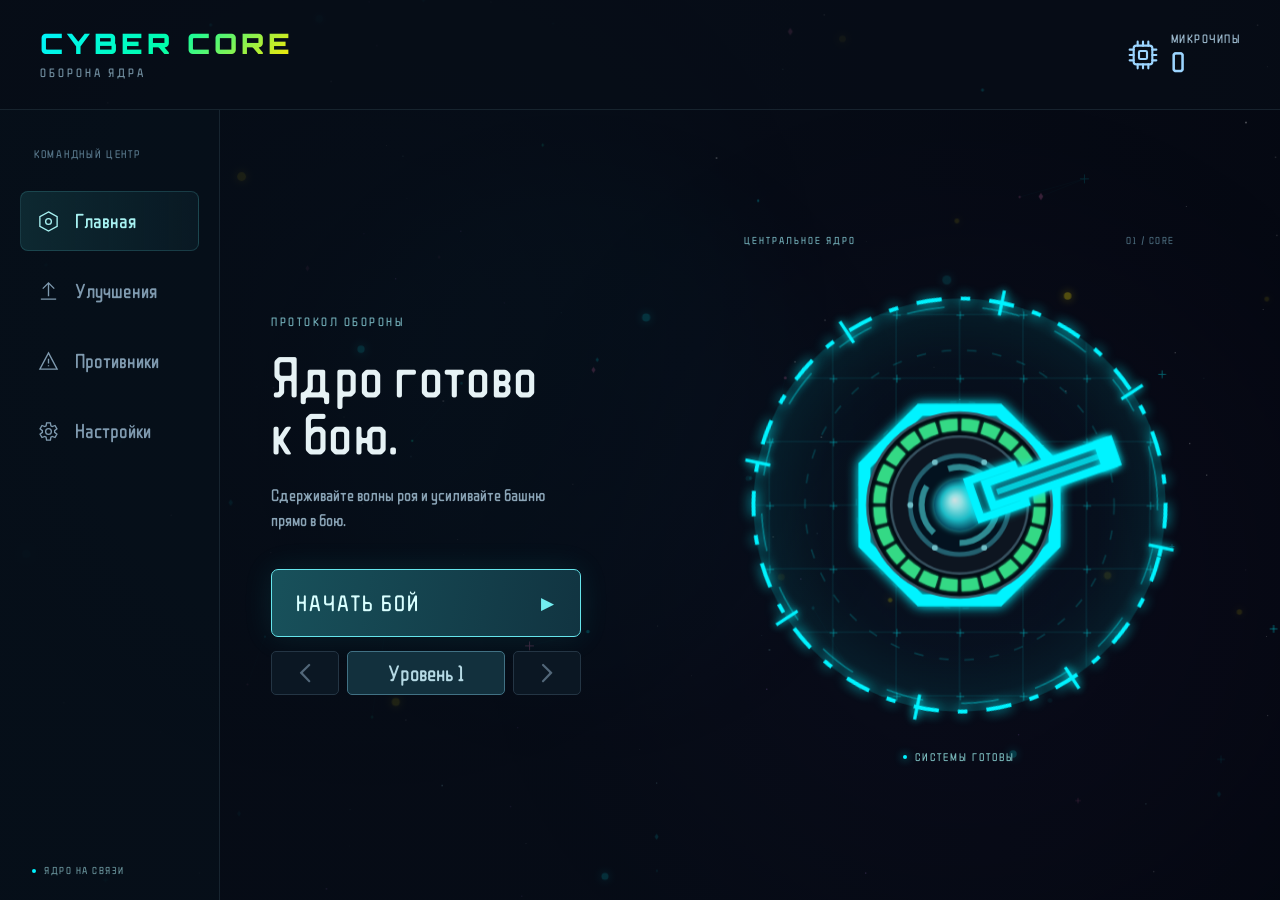
==== commit fcbabecc: "Release v0.9: campaign progression, permanent upgrades and four bosses" ====
--- a/index.html
+++ b/index.html
@@ -6,66 +6,253 @@
   <meta name="apple-mobile-web-app-capable" content="yes">
   <meta name="mobile-web-app-capable" content="yes">
   <title>Geometric Neon Cyberpunk - Tower Defense ECS</title>
-  <link rel="preconnect" href="https://fonts.googleapis.com">
-  <link rel="preconnect" href="https://fonts.gstatic.com" crossorigin>
-  <link href="https://fonts.googleapis.com/css2?family=Orbitron:wght@600;700;800;900&family=Rajdhani:wght@600;700;800&display=swap" rel="stylesheet">
-  <link rel="stylesheet" href="css/style.css">
-  <link rel="stylesheet" href="css/battle.css?v=2.36">
+  <link rel="preload" href="fonts/wdxl-lubrifont-sc-cyrillic.woff2" as="font" type="font/woff2" crossorigin>
+  <link rel="preload" href="fonts/wdxl-lubrifont-sc-latin.woff2" as="font" type="font/woff2" crossorigin>
+  <link rel="stylesheet" href="css/fonts.css?v=3.04">
+  <link rel="stylesheet" href="css/style.css?v=3.04">
+  <link rel="stylesheet" href="css/battle.css?v=3.04">
+  <link rel="stylesheet" href="css/menu.css?v=3.04">
+  <link rel="stylesheet" href="css/devtools.css?v=3.04">
 </head>
 <body>
   <div id="game-app" class="in-menu battle-layout">
-    <!-- MAIN MENU OVERLAY -->
-    <div id="main-menu" class="menu-overlay">
-      <div class="menu-panel" data-scrollable>
-        <div class="menu-header">
-          <div class="menu-protocol-tag">
-            <span class="pulse-dot"></span>
-            DEFENSE PROTOCOL // STANDALONE READY
-          </div>
+    <!-- Full-screen command hub and permanent progression. -->
+    <div id="main-menu" class="menu-overlay command-menu" data-page="home">
+      <header class="command-header">
+        <div class="command-brand">
           <h1 class="menu-title">CYBER CORE</h1>
-          <div class="menu-subtitle">ГЕОМЕТРИЧЕСКИЙ TOWER DEFENSE</div>
-        </div>
-
-        <div class="menu-actions">
-          <button id="btn-menu-start" class="menu-btn primary-btn">
-            <span class="btn-glow"></span>
-            <span class="btn-icon">▶</span>
-            <span class="btn-text">НАЧАТЬ ИГРУ</span>
+          <span class="command-brand-sub">ОБОРОНА ЯДРА</span>
+        </div>
+        <div class="command-header-actions">
+          <div class="meta-wallet" id="meta-wallet" title="Постоянная валюта. Микрочипы за бой зачисляются после победы или поражения." aria-label="Микрочипы: 0. Постоянная валюта.">
+            <span class="chip-icon" aria-hidden="true"></span>
+            <div><span class="meta-wallet-label">МИКРОЧИПЫ</span><strong id="meta-crystals">0</strong><small id="meta-save-status" hidden>Сохранение недоступно: только в этом сеансе</small></div>
+          </div>
+
+        </div>
+      </header>
+      <nav class="command-nav" aria-label="Главное меню">
+        <span class="command-nav-caption">КОМАНДНЫЙ ЦЕНТР</span>
+        <button id="btn-menu-home" class="command-nav-btn" type="button" aria-current="page" aria-controls="menu-page-home"><svg viewBox="0 0 24 24" aria-hidden="true"><path d="m12 2 9 5v10l-9 5-9-5V7Z"/><circle cx="12" cy="12" r="3"/></svg><span>Главная</span></button>
+        <button id="btn-menu-upgrades" class="command-nav-btn" type="button" aria-current="false" aria-controls="menu-page-upgrades"><svg viewBox="0 0 24 24" aria-hidden="true"><path d="M4 20h16M12 17V3m-6 6 6-6 6 6"/></svg><span>Улучшения</span></button>
+        <button id="btn-menu-intel" class="command-nav-btn" type="button" aria-current="false" aria-controls="modal-intel"><svg viewBox="0 0 24 24" aria-hidden="true"><path d="m12 3 9 17H3Z M12 9v5m0 2v1"/></svg><span>Противники</span></button>
+        <button id="btn-menu-settings" class="command-nav-btn" type="button" aria-label="Настройки" aria-controls="menu-page-settings" aria-current="false">
+            <svg viewBox="0 0 24 24" aria-hidden="true"><path d="M10 2h4l.5 3 1.4.8 2.9-1.1 2 3.5-2.4 1.9v1.8l2.4 1.9-2 3.5-2.9-1.1-1.4.8-.5 3h-4l-.5-3-1.4-.8-2.9 1.1-2-3.5 2.4-1.9v-1.8L3.2 8.2l2-3.5 2.9 1.1 1.4-.8Z" transform="translate(0 1)"/><circle cx="12" cy="12" r="3"/></svg>
+            <span>Настройки</span>
           </button>
-          
-          <button id="btn-menu-intel" class="menu-btn secondary-btn">
-            <span class="btn-icon">◈</span>
-            <span class="btn-text">БАЗА ДАННЫХ ВРАГОВ</span>
-          </button>
-
-          <button id="btn-menu-help" class="menu-btn secondary-btn">
-            <span class="btn-icon">ℹ</span>
-            <span class="btn-text">УПРАВЛЕНИЕ И ПРАВИЛА</span>
-          </button>
-        </div>
-
-        <!-- Audio Quick Controls inside Main Menu -->
-        <div class="menu-audio-section">
-          <div class="menu-audio-header">АУДИО СИСТЕМА:</div>
-          <div class="menu-audio-buttons">
-            <button id="menu-btn-sfx" class="menu-audio-btn" title="Громкость звуков игры">
-              <span class="audio-icon">🔊</span>
-              <span id="menu-label-sfx">ЗВУКИ: 100%</span>
-            </button>
-            <button id="menu-btn-music" class="menu-audio-btn" title="Громкость фоновой музыки">
-              <span class="audio-icon">🎵</span>
-              <span id="menu-label-music">МУЗЫКА: 100%</span>
-            </button>
-          </div>
-        </div>
-
-        <div class="menu-footer">
-          <div class="menu-keys-hint">
-            <span>СКОРОСТЬ: <b>[1] [2] [3]</b></span>
-            <span class="dot-sep">&bull;</span>
-            <span>ПАУЗА: <b>[ПРОБЕЛ] / [P]</b></span>
-          </div>
-        </div>
+        <div class="command-nav-foot"><span class="pulse-dot"></span> ЯДРО НА СВЯЗИ</div>
+      </nav>
+      <div id="menu-content" class="command-content">
+        <section id="menu-page-home" class="menu-page command-home" aria-label="Главная">
+          <div id="menu-home-copy" class="command-home-copy">
+            <span class="command-eyebrow">ПРОТОКОЛ ОБОРОНЫ</span>
+            <h2>Ядро готово <br>к бою.</h2>
+            <p>Сдерживайте волны роя и усиливайте башню прямо в бою.</p>
+            <button id="btn-menu-start" class="command-start" type="button"><span>НАЧАТЬ БОЙ</span><span aria-hidden="true">▶</span></button>
+            <div id="stage-selector" class="stage-selector" role="group" aria-label="Выбор уровня">
+              <button id="stage-prev" type="button" data-stage-step="-1" aria-label="Предыдущий уровень"><span aria-hidden="true">&lt;</span></button>
+              <span id="stage-info" class="stage-info" aria-live="polite"></span>
+              <button id="stage-next" type="button" data-stage-step="1" aria-label="Следующий уровень"><span aria-hidden="true">&gt;</span></button>
+            </div>
+          </div>
+          <div id="menu-home-core-slot" class="menu-core-home-slot">
+          <div id="menu-core-display" class="command-core-display">
+            <div class="command-core-label"><span class="command-eyebrow">ЦЕНТРАЛЬНОЕ ЯДРО</span><span>01 / CORE</span></div>
+            <canvas id="menu-core-canvas" width="600" height="600" aria-label="Башня с пульсирующим реактором"></canvas>
+            <div class="command-core-status"><span class="pulse-dot"></span> СИСТЕМЫ ГОТОВЫ</div>
+          </div>
+          </div>
+        </section>
+        <section id="menu-page-upgrades" class="menu-page command-upgrades hidden" data-scrollable aria-label="Постоянные улучшения">
+          <header class="command-page-heading"><span class="command-eyebrow">РАЗВИТИЕ ЯДРА</span><h2>Постоянные улучшения</h2><p>Усиления, которые останутся с вами в следующих боях.</p></header>
+          <p class="meta-upgrade-note">Открывайте тиры по порядку. Доступ действует в бою и постоянной прокачке; уровни покупаются отдельно.</p>
+          <div class="permanent-upgrade-layout">
+          <div class="permanent-upgrade-controls">
+          <nav class="meta-tabs" aria-label="Категории постоянных улучшений">
+            <button id="menu-meta-offense" type="button" aria-pressed="true">АТАКА</button><button id="menu-meta-defense" type="button" aria-pressed="false">ЗАЩИТА</button><button id="menu-meta-utility" type="button" aria-pressed="false">ЭКОНОМИКА</button>
+          </nav>
+          <div id="menu-meta-panel-offense" class="meta-card-grid"></div>
+          <div id="menu-meta-panel-defense" class="meta-card-grid hidden"></div>
+          <div id="menu-meta-panel-utility" class="meta-card-grid hidden"></div>
+          <p class="meta-footnote">Постоянные уровни сохраняются после поражения, выхода и перезапуска. Микрочипы за бой зачисляются после победы или поражения. Выход или перезапуск до завершения боя сжигает микрочипы за текущий бой. Боевые кредиты используются внутри забега.</p>
+          </div>
+          </div>
+        </section>
+        <section id="menu-page-settings" class="menu-page command-settings hidden" data-scrollable aria-label="Настройки">
+          <header class="command-page-heading"><span class="command-eyebrow">ПАРАМЕТРЫ СИСТЕМЫ</span><h2>Настройки</h2><p>Настройте игру под себя.</p></header>
+          <div class="command-settings-card"><h3>Язык</h3><button id="menu-btn-language" class="language-toggle" type="button">Русский</button></div>
+          <div class="command-settings-card"><h3>Аудио</h3><p>Нажмите на кнопку, чтобы изменить громкость.</p><div class="menu-audio-buttons">
+            <button id="menu-btn-sfx" class="menu-audio-btn" type="button" title="Громкость звуков игры"><span class="audio-icon">🔊</span><span id="menu-label-sfx">ЗВУКИ: 100%</span></button>
+            <button id="menu-btn-music" class="menu-audio-btn" type="button" title="Громкость фоновой музыки"><span class="audio-icon">🎵</span><span id="menu-label-music">МУЗЫКА: 100%</span></button>
+          </div></div>
+          <div class="command-settings-card"><h3>Производительность</h3><button id="menu-btn-fps" class="command-option-btn" type="button" aria-pressed="false"><span>Счётчик FPS</span><span id="menu-fps-state">ВЫКЛ</span></button></div>
+          <div class="command-settings-card"><h3>Как играть</h3><p>Управление, улучшения и основы обороны.</p><button id="btn-menu-help" class="command-help-btn" type="button">УПРАВЛЕНИЕ И ПРАВИЛА <span aria-hidden="true">↗</span></button></div>
+        </section>
+    <!-- Enemy database shares the full-screen menu shell. -->
+    <div id="modal-intel" class="menu-page menu-intel hidden" data-scrollable aria-label="Противники">
+      <div data-scrollable class="modal-content modal-intel-content">
+        <div class="modal-header">
+          <h2 class="modal-title cyan-title">Противники</h2>
+          <button id="btn-intel-close-x" class="modal-close-x">&times;</button>
+        </div>
+        <div class="intel-grid">
+          <!-- 1. Scout -->
+          <div class="intel-card" data-enemy-card="scout">
+            <div class="intel-icon-box scout-box">
+              <canvas class="intel-canvas" data-enemy="scout" width="120" height="120"></canvas>
+            </div>
+            <div class="intel-info">
+              <div class="intel-name-row">
+                <span class="intel-name scout-color">СКАУТ</span>
+                <span class="intel-badge scout-badge">ВОЛНА 1+</span>
+              </div>
+              <p class="intel-desc">Быстрый лёгкий авангард роя. Нападает группами, проверяя базовую огневую мощь башни.</p>
+              <div class="intel-tip">СОВЕТ: Высокая скорость стрельбы легко сдерживает толпу.</div>
+            </div>
+          </div>
+
+          <div class="intel-card boss-card" data-enemy-card="boss_scout" hidden>
+            <div class="intel-icon-box scout-box"><canvas class="intel-canvas" data-enemy="boss_scout" width="120" height="120"></canvas></div>
+            <div class="intel-info">
+              <div class="intel-name-row"><span class="intel-name scout-color">БОСС «ИМПУЛЬС»</span><span class="intel-badge scout-badge">ФИНАЛ СТАДИИ</span></div>
+              <p class="intel-desc">Крупный скаут с прочным треугольным корпусом. Движется прямо к башне и атакует её при касании.</p>
+              <div class="intel-tip">СОВЕТ: Урон и скорость атаки сокращают бой, а прочность и регенерация помогают выдержать его атаки.</div>
+            </div>
+          </div>
+
+          <!-- Stage-three boss: Monolith -->
+          <div class="intel-card boss-card" data-enemy-card="boss_architect" hidden>
+            <div class="intel-icon-box architect-box">
+              <canvas class="intel-canvas" data-enemy="boss_architect" width="120" height="120"></canvas>
+            </div>
+            <div class="intel-info">
+              <div class="intel-name-row">
+                <span class="intel-name architect-color">БОСС «МОНОЛИТ»</span>
+                <span class="intel-badge architect-badge">ФИНАЛ СТАДИИ</span>
+              </div>
+              <p class="intel-desc">Осадный босс третьего уровня. На подходе броня снижает входящий урон на 35%. Остановившись у башни, готовит буры 1.2 секунды и сверлит 4 секунды. Затем перегревается на 2.5 секунды: не атакует и получает на 50% больше урона. Цикл повторяется.</p>
+              <div class="intel-tip">СОВЕТ: Защита помогает пережить бурение, а огневая мощь — использовать окна перегрева. Голубые раскрытые секции показывают уязвимость.</div>
+            </div>
+          </div>
+          <!-- 4. Fighter -->
+          <div class="intel-card" data-enemy-card="fighter" hidden>
+            <div class="intel-icon-box fighter-box">
+              <canvas class="intel-canvas" data-enemy="fighter" width="120" height="120"></canvas>
+            </div>
+            <div class="intel-info">
+              <div class="intel-name-row">
+                <span class="intel-name fighter-color">ИСТРЕБИТЕЛЬ</span>
+                <span class="intel-badge fighter-badge">ШТУРМОВИК</span>
+              </div>
+              <p class="intel-desc">Манёвренный штурмовик. Приближается по спирали в случайном направлении и обходит союзников, стараясь сохранять их между собой и башней.</p>
+              <p class="intel-synergy" data-intel-stage="2" hidden>ВЗАИМОДЕЙСТВИЕ: «Дирижёр» выпускает облегчённые истребители парами. После уничтожения носителя они продолжают атаку.</p>
+              <p class="intel-synergy" data-intel-stage="3" hidden>ВЗАИМОДЕЙСТВИЕ: Ищет ближайший танк и прячется за ним, подстраивая скорость. На половине радиуса атаки башни выходит из прикрытия и ускоряется к ядру.</p>
+              <div class="intel-tip">СОВЕТ: Укрепляйте плоскую броню и уничтожайте их на дальних подступах.</div>
+            </div>
+          </div>
+
+          <!-- Stage-two carrier: revealed only after completing stage two. -->
+          <div class="intel-card boss-card" data-enemy-card="boss_carrier" hidden>
+            <div class="intel-icon-box carrier-box"><canvas class="intel-canvas" data-enemy="boss_carrier" width="120" height="120"></canvas></div>
+            <div class="intel-info">
+              <div class="intel-name-row"><span class="intel-name carrier-color">БОСС «ДИРИЖЁР»</span><span class="intel-badge carrier-badge">НОСИТЕЛЬ</span></div>
+              <p class="intel-desc">Маневрирует внутри дальности башни и обстреливает ядро. Выпускает до трёх звеньев по два облегчённых истребителя. После каждого запуска открывает реактор и получает на 40% больше урона; закрытый корпус снижает урон на 20%. После последнего запуска реактор остаётся открытым.</p>
+              <p class="intel-synergy" data-intel-stage="2" hidden>ВЗАИМОДЕЙСТВИЕ: Выпущенные истребители заходят по спиралям с двух сторон. После уничтожения носителя оставшееся звено нужно добить.</p>
+              <div class="intel-tip">СОВЕТ: Скорость атаки и мультивыстрел помогают разбирать звенья и использовать окна открытого реактора.</div>
+            </div>
+          </div>
+          <!-- 2. Tank -->
+          <div class="intel-card" data-enemy-card="tank" hidden>
+            <div class="intel-icon-box tank-box">
+              <canvas class="intel-canvas" data-enemy="tank" width="120" height="120"></canvas>
+            </div>
+            <div class="intel-info">
+              <div class="intel-name-row">
+                <span class="intel-name tank-color">ТАНК</span>
+                <span class="intel-badge tank-badge">ТЯЖЁЛЫЙ</span>
+              </div>
+              <p class="intel-desc">Медленный тяжёлый корабль с большим запасом HP. Движется прямо к ядру; большая масса ослабляет отталкивание.</p>
+              <p class="intel-synergy" data-intel-stage="3" hidden>ВЗАИМОДЕЙСТВИЕ: Служит прикрытием для истребителей. Они следуют за танком, а ближе к ядру переходят в ускоренную атаку.</p>
+              <div class="intel-tip">СОВЕТ: Прокачивайте урон и критические атаки, чтобы быстрее пробивать большой запас HP.</div>
+            </div>
+          </div>
+
+          <!-- 3. Sniper -->
+          <div class="intel-card" data-enemy-card="sniper" hidden>
+            <div class="intel-icon-box sniper-box">
+              <canvas class="intel-canvas" data-enemy="sniper" width="120" height="120"></canvas>
+            </div>
+            <div class="intel-info">
+              <div class="intel-name-row">
+                <span class="intel-name sniper-color">СНАЙПЕР</span>
+                <span class="intel-badge sniper-badge">АРТИЛЛЕРИЯ</span>
+              </div>
+              <p class="intel-desc">Дистанционный боец с небольшим запасом HP. Останавливается внутри радиуса атаки башни и после короткого прицеливания выпускает снаряды в ядро.</p>
+              <p class="intel-synergy" data-intel-stage="5" hidden>ВЗАИМОДЕЙСТВИЕ: Ищет Эгиду, входит под её купол и сопровождает её. Когда Эгида останавливается у башни, ведёт огонь из-под защиты.</p>
+              <div class="intel-tip">СОВЕТ: Увеличивайте урон и скорость атаки, чтобы уничтожать снайперов между выстрелами.</div>
+            </div>
+          </div>
+
+          <div class="intel-card boss-card" data-enemy-card="boss_railgun" hidden>
+            <div class="intel-icon-box sniper-box"><canvas class="intel-canvas" data-enemy="boss_railgun" width="120" height="120"></canvas></div>
+            <div class="intel-info">
+              <div class="intel-name-row"><span class="intel-name sniper-color">БОСС «ПАРАЛЛАКС»</span><span class="intel-badge sniper-badge">ФИНАЛ СТАДИИ</span></div>
+              <p class="intel-desc">Босс четвёртого уровня. Держится на дистанции в пределах дальности башни. Замирает, накапливает заряд 1.6 секунды и наносит мощный лучевой удар. После выстрела охлаждается 1.1 секунды, получая на 35% больше урона, затем смещается вокруг башни.</p>
+              <div class="intel-tip">СОВЕТ: Запас HP и броня помогают выдержать выстрел, а урон и скорость атаки позволяют использовать окно охлаждения.</div>
+            </div>
+          </div>
+
+          <!-- 5. Aegis -->
+          <div class="intel-card" data-enemy-card="aegis" hidden>
+            <div class="intel-icon-box aegis-box">
+              <canvas class="intel-canvas" data-enemy="aegis" width="120" height="120"></canvas>
+            </div>
+            <div class="intel-info">
+              <div class="intel-name-row">
+                <span class="intel-name aegis-color">ПЕНТАГОН «ЭГИДА»</span>
+                <span class="intel-badge aegis-badge">СИЛОВОЙ ЩИТ</span>
+              </div>
+              <p class="intel-desc">Медленно приближается, проецируя энергетический купол. Союзники внутри получают на 50% меньше урона. Собственный купол не защищает саму Эгиду.</p>
+              <p class="intel-synergy" data-intel-stage="5" hidden>ВЗАИМОДЕЙСТВИЕ: При наличии снайпера под куполом останавливается на подходе к башне и становится защищённой огневой позицией.</p>
+              <div class="intel-tip">СОВЕТ: Усиливайте огневую мощь — уничтожение Эгиды снимает защиту с её союзников.</div>
+            </div>
+          </div>
+
+          <!-- 6. Splitter -->
+          <div class="intel-card" data-enemy-card="splitter" hidden>
+            <div class="intel-icon-box splitter-box">
+              <canvas class="intel-canvas" data-enemy="splitter" width="120" height="120"></canvas>
+            </div>
+            <div class="intel-info">
+              <div class="intel-name-row">
+                <span class="intel-name splitter-color">ФРАКТАЛ «СПЛИТТЕР»</span>
+                <span class="intel-badge splitter-badge">РАСПАД</span>
+              </div>
+              <p class="intel-desc">При уничтожении распадается на 3 осколка. Сначала они разлетаются назад и в стороны, затем устремляются к ядру.</p>
+              <div class="intel-tip">СОВЕТ: Не подпускайте к ядру — взрыв роя в упор крайне опасен.</div>
+            </div>
+          </div>
+
+          <!-- 7. Blinker -->
+          <div class="intel-card" data-enemy-card="blinker" hidden>
+            <div class="intel-icon-box blinker-box">
+              <canvas class="intel-canvas" data-enemy="blinker" width="120" height="120"></canvas>
+            </div>
+            <div class="intel-info">
+              <div class="intel-name-row">
+                <span class="intel-name blinker-color">ВЕКТОР «БЛИНКЕР»</span>
+                <span class="intel-badge blinker-badge">ТЕЛЕПОРТ</span>
+              </div>
+              <p class="intel-desc">Белый зигзаг. Каждые 2 секунды совершает скачок к ядру и сбрасывает наведение уже летящих в него пуль башни.</p>
+              <div class="intel-tip">СОВЕТ: Высокая скорость атаки помогает снова обстрелять его после скачка.</div>
+            </div>
+          </div>
+
+        </div>
+        <button id="btn-intel-close" class="modal-btn cyan-btn">НА ГЛАВНУЮ</button>
+      </div>
+    </div>
+
       </div>
     </div>
 
@@ -75,18 +262,16 @@
         <div id="canvas-wrapper">
           <canvas id="game-canvas"></canvas>
           <header id="top-hud">
+            <div id="arena-menu-slot"></div>
             <div class="credit-wallet">
-              <span class="wallet-label">КРЕДИТЫ</span>
-              <div id="hud-credits" class="hud-credits">100 ◈</div>
-            </div>
-            <div class="arena-menu-buttons">
-              <button id="btn-to-menu" class="arena-icon-btn" type="button" aria-label="Меню паузы" aria-haspopup="dialog" aria-controls="modal-battle-menu" title="Меню паузы (Esc)">☰</button>
+              <div id="hud-credits" class="hud-credits">0 ◈</div>
+              <div class="run-crystal-wallet" title="Микрочипы за этот бой. Зачисляются после победы или поражения." aria-label="Микрочипы за бой: 0"><strong id="hud-run-crystals">0</strong><span class="chip-icon" aria-hidden="true"></span></div>
             </div>
           </header>
 
           <div id="performance-overlay"><span id="fps-counter" hidden>— FPS · — мс</span></div>
 
-          <div class="battle-controls">
+          <div class="battle-controls" id="arena-speed-slot">
             <div class="speed-controls" id="speed-controls" role="group" aria-label="Управление скоростью игры">
               <output id="game-speed-value" aria-label="Скорость игры" aria-live="polite">1.0×</output>
               <div class="speed-buttons">
@@ -95,6 +280,9 @@
                 <button id="btn-speed-up" class="speed-step-btn" type="button" aria-label="Увеличить скорость">+</button>
               </div>
             </div>
+            <div class="arena-menu-buttons" id="arena-menu-buttons">
+              <button id="btn-to-menu" class="arena-icon-btn" type="button" aria-label="Меню паузы" aria-haspopup="dialog" aria-controls="modal-battle-menu" title="Меню паузы (Esc)">☰</button>
+            </div>
           </div>
         </div>
 
@@ -103,13 +291,16 @@
             <div id="hud-hp-text"><span class="hp-label">HP</span><span class="hp-value"><strong>300</strong> / 300</span><span class="hp-regen">+1.0/с</span></div>
             <div class="hp-bar-bg"><div id="hud-hp-fill"></div></div>
           </div>
-          <div class="wave-status">
-            <div class="wave-heading"><span id="hud-wave">ВОЛНА 01</span><span id="hud-enemies">ВРАГИ: 0</span></div>
-            <div class="wave-bar-bg"><div id="hud-wave-fill"></div></div>
-            <div id="intermission-container" class="hidden">
-              <span id="intermission-text">СЛЕДУЮЩАЯ ВОЛНА ЧЕРЕЗ 5.0с</span>
-              <div class="intermission-bar-bg"><div id="intermission-bar"></div></div>
-            </div>
+          <div class="wave-status" id="wave-status">
+            <div class="wave-details">
+              <div class="wave-heading"><span id="hud-wave">Волна 1:</span><span id="hud-enemies">Враги 0</span></div>
+              <div class="wave-bar-bg"><div id="hud-wave-fill"></div></div>
+              <div id="intermission-container" class="hidden">
+                <span id="intermission-text">СЛЕДУЮЩАЯ ВОЛНА ЧЕРЕЗ 5.0с</span>
+                <div class="intermission-bar-bg"><div id="intermission-bar"></div></div>
+              </div>
+            </div>
+            <div id="mobile-speed-slot"></div>
           </div>
         </div>
       </section>
@@ -126,138 +317,6 @@
       </aside>
     </main>
 
-    <!-- ENEMY INTEL DATABASE MODAL -->
-    <div id="modal-intel" class="modal-backdrop hidden">
-      <div data-scrollable class="modal-content modal-intel-content">
-        <div class="modal-header">
-          <h2 class="modal-title cyan-title">БАЗА ДАННЫХ: ПРОТИВНИКИ</h2>
-          <button id="btn-intel-close-x" class="modal-close-x">&times;</button>
-        </div>
-        <div class="intel-grid">
-          <!-- 1. Scout -->
-          <div class="intel-card">
-            <div class="intel-icon-box scout-box">
-              <canvas class="intel-canvas" data-enemy="scout" width="120" height="120"></canvas>
-            </div>
-            <div class="intel-info">
-              <div class="intel-name-row">
-                <span class="intel-name scout-color">СКАУТ</span>
-                <span class="intel-badge scout-badge">ВОЛНА 1+</span>
-              </div>
-              <p class="intel-desc">Быстрый лёгкий авангард роя. Нападает группами, проверяя базовую огневую мощь башни.</p>
-              <div class="intel-tip">СОВЕТ: Высокая скорость стрельбы легко сдерживает толпу.</div>
-            </div>
-          </div>
-
-          <!-- 2. Tank -->
-          <div class="intel-card">
-            <div class="intel-icon-box tank-box">
-              <canvas class="intel-canvas" data-enemy="tank" width="120" height="120"></canvas>
-            </div>
-            <div class="intel-info">
-              <div class="intel-name-row">
-                <span class="intel-name tank-color">ТАНК</span>
-                <span class="intel-badge tank-badge">ТЯЖЁЛЫЙ</span>
-              </div>
-              <p class="intel-desc">Массивная бронированная крепость. Обладает огромным запасом здоровья и плоской защитой.</p>
-              <div class="intel-tip">СОВЕТ: Прокачивайте урон и критические атаки, чтобы быстрее пробивать большой запас HP.</div>
-            </div>
-          </div>
-
-          <!-- 3. Sniper -->
-          <div class="intel-card">
-            <div class="intel-icon-box sniper-box">
-              <canvas class="intel-canvas" data-enemy="sniper" width="120" height="120"></canvas>
-            </div>
-            <div class="intel-info">
-              <div class="intel-name-row">
-                <span class="intel-name sniper-color">СНАЙПЕР</span>
-                <span class="intel-badge sniper-badge">АРТИЛЛЕРИЯ</span>
-              </div>
-              <p class="intel-desc">Дистанционный боец. Останавливается на краю дальности и ведёт постоянный прицельный обстрел ядра.</p>
-              <div class="intel-tip">СОВЕТ: Увеличивайте радиус атаки башни, чтобы уничтожать их до открытия огня.</div>
-            </div>
-          </div>
-
-          <!-- 4. Fighter -->
-          <div class="intel-card">
-            <div class="intel-icon-box fighter-box">
-              <canvas class="intel-canvas" data-enemy="fighter" width="120" height="120"></canvas>
-            </div>
-            <div class="intel-info">
-              <div class="intel-name-row">
-                <span class="intel-name fighter-color">ИСТРЕБИТЕЛЬ</span>
-                <span class="intel-badge fighter-badge">ШТУРМОВИК</span>
-              </div>
-              <p class="intel-desc">Сверхзвуковой корвет. Несётся на таран по прямой и наносит сокрушительный урон при контакте с ядром.</p>
-              <div class="intel-tip">СОВЕТ: Укрепляйте плоскую броню и уничтожайте их на дальних подступах.</div>
-            </div>
-          </div>
-
-          <!-- 5. Aegis -->
-          <div class="intel-card">
-            <div class="intel-icon-box aegis-box">
-              <canvas class="intel-canvas" data-enemy="aegis" width="120" height="120"></canvas>
-            </div>
-            <div class="intel-info">
-              <div class="intel-name-row">
-                <span class="intel-name aegis-color">ПЕНТАГОН «ЭГИДА»</span>
-                <span class="intel-badge aegis-badge">СИЛОВОЙ ЩИТ</span>
-              </div>
-              <p class="intel-desc">Медленно приближается, проецируя плазменный купол. Все союзники внутри купола получают на 50% меньше урона!</p>
-              <div class="intel-tip">СОВЕТ: Уничтожайте Эгиду в первую очередь, чтобы лишить рой защиты.</div>
-            </div>
-          </div>
-
-          <!-- 6. Splitter -->
-          <div class="intel-card">
-            <div class="intel-icon-box splitter-box">
-              <canvas class="intel-canvas" data-enemy="splitter" width="120" height="120"></canvas>
-            </div>
-            <div class="intel-info">
-              <div class="intel-name-row">
-                <span class="intel-name splitter-color">ФРАКТАЛ «СПЛИТТЕР»</span>
-                <span class="intel-badge splitter-badge">РАСПАД</span>
-              </div>
-              <p class="intel-desc">Нестабильный фрактал. После гибели разлетается назад и порождает 3 скоростных осколка прямо на месте смерти.</p>
-              <div class="intel-tip">СОВЕТ: Не подпускайте к ядру — взрыв роя в упор крайне опасен.</div>
-            </div>
-          </div>
-
-          <!-- 7. Blinker -->
-          <div class="intel-card">
-            <div class="intel-icon-box blinker-box">
-              <canvas class="intel-canvas" data-enemy="blinker" width="120" height="120"></canvas>
-            </div>
-            <div class="intel-info">
-              <div class="intel-name-row">
-                <span class="intel-name blinker-color">ВЕКТОР «БЛИНКЕР»</span>
-                <span class="intel-badge blinker-badge">ТЕЛЕПОРТ</span>
-              </div>
-              <p class="intel-desc">Белый зигзаг. Каждые 2 секунды совершает скачок вперёд и сбрасывает наведение всех летящих снарядов.</p>
-              <div class="intel-tip">СОВЕТ: Мультишот и высокая плотность огня гарантируют попадания.</div>
-            </div>
-          </div>
-
-          <!-- 8. Boss Architect -->
-          <div class="intel-card boss-card">
-            <div class="intel-icon-box architect-box">
-              <canvas class="intel-canvas" data-enemy="boss_architect" width="120" height="120"></canvas>
-            </div>
-            <div class="intel-info">
-              <div class="intel-name-row">
-                <span class="intel-name architect-color">БОСС «АРХИТЕКТОР»</span>
-                <span class="intel-badge architect-badge">КАЖДЫЕ 10 ВОЛН</span>
-              </div>
-              <p class="intel-desc">Гигантский звёздный мега-фрактал. Окружён кольцом вращающихся физических щитов, поглощающих огонь.</p>
-              <div class="intel-tip">СОВЕТ: Пробейте брешь в кольце щитов и стреляйте сквозь неё в незащищённое ядро босса!</div>
-            </div>
-          </div>
-        </div>
-        <button id="btn-intel-close" class="modal-btn cyan-btn">ЗАКРЫТЬ</button>
-      </div>
-    </div>
-
     <!-- HOW TO PLAY / RULES MODAL -->
     <div id="modal-help" class="modal-backdrop hidden">
       <div data-scrollable class="modal-content modal-help-content">
@@ -272,11 +331,11 @@
           </div>
           <div class="help-section">
             <h3 class="help-heading">🎯 ЦЕЛЬ СИСТЕМЫ</h3>
-            <p>Обороняйте центральное ядро башни от нарастающих волн геометрического кибер-роя. Башня ведёт огонь автоматически по целям в своём радиусе.</p>
+                <p>Выберите стадию и выдержите все волны. Если стадию охраняет босс, уничтожьте его. Победа открывает следующую стадию. Башня ведёт огонь автоматически по целям в своём радиусе.</p>
           </div>
           
           <div class="help-section">
-            <h3 class="help-heading">⚙️ ВЕТКИ УЛУЧШЕНИЙ (24 ПАРАМЕТРА)</h3>
+            <h3 class="help-heading">⚙️ ВЕТКИ УЛУЧШЕНИЙ (26 ПАРАМЕТРОВ)</h3>
             <div class="help-branches">
               <div class="help-branch">
                 <span class="branch-title offense-color">АТАКА</span>
@@ -288,7 +347,7 @@
               </div>
               <div class="help-branch">
                 <span class="branch-title utility-color">ЭКОНОМИКА</span>
-                <p>Бонусы кредитов за убийства и волны. «Бесплатное улучшение атаки / защиты / экономики» — три независимых шанса в конце каждой волны бесплатно повысить одно случайное открытое улучшение соответствующей категории. За волну выдаётся не больше одного уровня в каждой категории; максимальные уровни и зависимости соблюдаются.</p>
+                <p>Бонусы кредитов за уничтожения и волны, шанс дропа микрочипов с врагов и процентный бонус микрочипов за волну. Микрочипы за бой зачисляются в постоянный кошелёк после победы или поражения; выход и перезапуск до завершения боя сжигают эту сумму. «Бесплатное улучшение атаки / защиты / экономики» — три независимых шанса в конце каждой волны бесплатно повысить одно случайное открытое улучшение соответствующей категории. За волну выдаётся не больше одного уровня в каждой категории; зависимости соблюдаются, уровни не ограничены.</p>
               </div>
             </div>
           </div>
@@ -313,7 +372,8 @@
 
     <!-- PAUSE MENU -->
     <div id="modal-battle-menu" class="modal-backdrop hidden">
-      <div data-scrollable class="modal-content battle-menu" role="dialog" aria-modal="true" aria-labelledby="battle-menu-title">
+        <div data-scrollable id="battle-menu-dialog" class="modal-content battle-menu" role="dialog" aria-modal="true" aria-labelledby="battle-menu-title">
+        <div id="battle-menu-main" class="battle-menu-main">
         <div class="battle-menu-heading">
           <span class="battle-menu-eyebrow">БОЙ ПРИОСТАНОВЛЕН</span>
           <h2 id="battle-menu-title">ПАУЗА</h2>
@@ -321,6 +381,7 @@
         <button id="btn-battle-resume" class="modal-btn cyan-btn" type="button">ПРОДОЛЖИТЬ БОЙ</button>
         <section class="battle-menu-settings" aria-label="Настройки">
           <h3>НАСТРОЙКИ</h3>
+          <div class="battle-language-setting"><span>Язык</span><button id="btn-language" class="language-toggle" type="button">Русский</button></div>
           <div class="battle-menu-audio">
             <button id="btn-sound-sfx" class="audio-btn" type="button"><span class="audio-icon">🔊</span><span class="audio-label">ЗВУК</span></button>
             <button id="btn-sound-music" class="audio-btn" type="button"><span class="audio-icon">🎵</span><span class="audio-label">МУЗЫКА</span></button>
@@ -331,17 +392,27 @@
           <button id="btn-battle-restart" class="modal-btn secondary-btn" type="button">НАЧАТЬ ЗАНОВО</button>
           <button id="btn-battle-exit" class="modal-btn secondary-btn" type="button">В ГЛАВНОЕ МЕНЮ</button>
         </div>
-        <p class="battle-menu-note">Перезапуск и выход сбросят прогресс боя.</p>
+        <p class="battle-menu-note">Выход и перезапуск сжигают микрочипы за бой. Выплата — после победы или поражения.</p>
+        </div>
+        <section id="abandon-run-confirm" class="abandon-run-confirm" hidden>
+          <span class="battle-menu-eyebrow">НЕЗАВЕРШЁННЫЙ БОЙ</span>
+          <h2 id="abandon-run-title">Микрочипы будут потеряны</h2>
+          <p id="abandon-run-text"></p>
+          <button id="btn-abandon-cancel" class="modal-btn cyan-btn" type="button">ОСТАТЬСЯ В БОЮ</button>
+          <button id="btn-abandon-accept" class="modal-btn secondary-btn" type="button">ПОТЕРЯТЬ И ВЫЙТИ</button>
+        </section>
       </div>
     </div>
 
     <!-- GAME OVER MODAL -->
     <div id="modal-gameover" class="modal-backdrop hidden">
       <div data-scrollable class="modal-content">
-        <h2 class="modal-title">СИСТЕМА СБИТА</h2>
+        <h2 id="result-title" class="modal-title">СИСТЕМА СБИТА</h2>
         <div class="modal-body">
-          <p>Центральное ядро уничтожено роем.</p>
+          <p id="result-description">Центральное ядро уничтожено роем.</p>
           <p>Достигнутый рубеж: <span id="modal-final-wave">ВОЛНА 01</span></p>
+          <p id="result-unlock" hidden></p>
+          <div class="gameover-crystal-reward"><span>МИКРОЧИПЫ ЗА БОЙ</span><div class="chip-amount"><strong id="gameover-crystals">+0</strong><span class="chip-icon" aria-hidden="true"></span></div><span>В кошельке: <b id="gameover-crystal-balance">0</b></span></div>
         </div>
         <div class="modal-buttons-row">
           <button id="btn-restart" class="modal-btn">ПЕРЕЗАПУСТИТЬ</button>
@@ -361,6 +432,6 @@
   </div>
 
   <!-- ENTRY MODULE -->
-  <script type="module" src="src/main.js?v=2.36"></script>
+  <script type="module" src="src/main.js?v=3.04"></script>
 </body>
 </html>
--- a/css/fonts.css
+++ b/css/fonts.css
@@ -0,0 +1,42 @@
+/* Official Google Fonts WOFF2 subsets; licenses and provenance: ../fonts/README.md. */
+@font-face {
+  font-family: 'WDXL Lubrifont SC';
+  font-style: normal;
+  font-weight: 400;
+  font-display: swap;
+  src: url('../fonts/wdxl-lubrifont-sc-cyrillic.woff2') format('woff2');
+  unicode-range: U+0301, U+0400-045F, U+0490-0491, U+04B0-04B1, U+2116;
+}
+@font-face {
+  font-family: 'WDXL Lubrifont SC';
+  font-style: normal;
+  font-weight: 400;
+  font-display: swap;
+  src: url('../fonts/wdxl-lubrifont-sc-latin-ext.woff2') format('woff2');
+  unicode-range: U+0100-02BA, U+02BD-02C5, U+02C7-02CC, U+02CE-02D7, U+02DD-02FF, U+0304, U+0308, U+0329, U+1D00-1DBF, U+1E00-1E9F, U+1EF2-1EFF, U+2020, U+20A0-20AB, U+20AD-20C4, U+2113, U+2C60-2C7F, U+A720-A7FF;
+}
+@font-face {
+  font-family: 'WDXL Lubrifont SC';
+  font-style: normal;
+  font-weight: 400;
+  font-display: swap;
+  src: url('../fonts/wdxl-lubrifont-sc-symbols2.woff2') format('woff2');
+  unicode-range: U+2000-2001, U+2004-2008, U+200A, U+23B8-23BD, U+2500-259F;
+}
+@font-face {
+  font-family: 'WDXL Lubrifont SC';
+  font-style: normal;
+  font-weight: 400;
+  font-display: swap;
+  src: url('../fonts/wdxl-lubrifont-sc-latin.woff2') format('woff2');
+  unicode-range: U+0000-00FF, U+0131, U+0152-0153, U+02BB-02BC, U+02C6, U+02DA, U+02DC, U+0304, U+0308, U+0329, U+2000-206F, U+20AC, U+2122, U+2191, U+2193, U+2212, U+2215, U+FEFF, U+FFFD;
+}
+/* Preserve the original CYBER CORE logo, including its real 900 weight. */
+@font-face {
+  font-family: 'Orbitron';
+  font-style: normal;
+  font-weight: 900;
+  font-display: swap;
+  src: url('../fonts/orbitron-latin-900.woff2') format('woff2');
+  unicode-range: U+0000-00FF, U+0131, U+0152-0153, U+02BB-02BC, U+02C6, U+02DA, U+02DC, U+0304, U+0308, U+0329, U+2000-206F, U+20AC, U+2122, U+2191, U+2193, U+2212, U+2215, U+FEFF, U+FFFD;
+}
--- a/css/style.css
+++ b/css/style.css
@@ -25,9 +25,10 @@
   --text-dim: #94a3b8;
   --text-cyan: #00f3ff;
   
-  --font-cyber: 'Orbitron', 'Segoe UI', system-ui, sans-serif;
-  --font-ui: 'Rajdhani', 'Segoe UI', system-ui, sans-serif;
-  --font-mono: 'Consolas', 'Courier New', monospace;
+  --font-title: 'Orbitron', 'Segoe UI', system-ui, sans-serif;
+  --font-cyber: 'WDXL Lubrifont SC', 'Segoe UI', system-ui, sans-serif;
+  --font-ui: 'WDXL Lubrifont SC', 'Segoe UI', system-ui, sans-serif;
+  --font-mono: 'WDXL Lubrifont SC', 'Consolas', monospace;
 }
 
 html, body {
@@ -45,6 +46,7 @@
   background-color: var(--bg-main);
   color: var(--text-main);
   font-family: var(--font-ui);
+  font-synthesis: none;
   display: flex;
   flex-direction: column;
   -webkit-font-smoothing: antialiased;
@@ -910,7 +912,7 @@
 }
 
 .menu-title {
-  font-family: var(--font-cyber);
+  font-family: var(--font-title);
   font-size: 46px;
   font-weight: 900;
   letter-spacing: 6px;
@@ -1232,13 +1234,13 @@
 }
 
 .intel-card.boss-card {
-  border-color: rgba(255, 0, 170, 0.45);
+  border-color: rgba(255, 113, 137, 0.45);
   background: #141022;
 }
 
 .intel-card.boss-card:hover {
-  border-color: #ff00aa;
-  box-shadow: 0 0 24px rgba(255, 0, 170, 0.4);
+  border-color: #ff7189;
+  box-shadow: 0 0 24px rgba(255, 113, 137, 0.4);
 }
 
 .intel-icon-box {
@@ -1269,7 +1271,7 @@
 .aegis-box { border-color: #00e5ff; box-shadow: inset 0 0 10px rgba(0, 229, 255, 0.2), 0 0 8px rgba(0, 229, 255, 0.25); }
 .splitter-box { border-color: #00ff66; box-shadow: inset 0 0 10px rgba(0, 255, 102, 0.2), 0 0 8px rgba(0, 255, 102, 0.25); }
 .blinker-box { border-color: #00ffff; box-shadow: inset 0 0 10px rgba(0, 255, 255, 0.2), 0 0 8px rgba(0, 255, 255, 0.25); }
-.architect-box { border-color: #ff00aa; box-shadow: inset 0 0 14px rgba(255, 0, 170, 0.25), 0 0 12px rgba(255, 0, 170, 0.35); }
+.architect-box { border-color: #ff7189; box-shadow: inset 0 0 14px rgba(255, 113, 137, 0.25), 0 0 12px rgba(255, 113, 137, 0.35); }
 
 .intel-info {
   display: flex;
@@ -1298,7 +1300,7 @@
 .aegis-color { color: #00e5ff; text-shadow: 0 0 8px rgba(0, 229, 255, 0.4); }
 .splitter-color { color: #00ff66; text-shadow: 0 0 8px rgba(0, 255, 102, 0.4); }
 .blinker-color { color: #ffffff; text-shadow: 0 0 8px rgba(0, 255, 255, 0.5); }
-.architect-color { color: #ff00aa; text-shadow: 0 0 10px rgba(255, 0, 170, 0.5); }
+.architect-color { color: #ff7189; text-shadow: 0 0 10px rgba(255, 113, 137, 0.5); }
 
 .intel-badge {
   font-family: var(--font-cyber);
@@ -1317,7 +1319,7 @@
 .aegis-badge { border-color: rgba(0, 229, 255, 0.4); color: #00e5ff; background: rgba(0, 229, 255, 0.08); }
 .splitter-badge { border-color: rgba(0, 255, 102, 0.4); color: #00ff66; background: rgba(0, 255, 102, 0.08); }
 .blinker-badge { border-color: rgba(0, 255, 255, 0.4); color: #00ffff; background: rgba(0, 255, 255, 0.08); }
-.architect-badge { border-color: rgba(255, 0, 170, 0.4); color: #ff00aa; background: rgba(255, 0, 170, 0.08); }
+.architect-badge { border-color: rgba(255, 113, 137, 0.4); color: #ff7189; background: rgba(255, 113, 137, 0.08); }
 
 .intel-desc {
   font-family: var(--font-ui);
@@ -1723,3 +1725,7 @@
   .pulse-dot, #intermission-text { animation: none; }
   button, .upgrade-card { transition: none; }
 }
+
+.carrier-box { border-color: #ff4d8b; box-shadow: 0 0 12px #ff005533; }
+.carrier-color { color: #ff80af; }
+.carrier-badge { color: #ff9dbf; border-color: #ff4d8b66; background: #ff00551a; }
--- a/css/battle.css
+++ b/css/battle.css
@@ -2,6 +2,8 @@
 .battle-layout {
   --deck-accent: #53dbe6;
   --deck-edge: rgba(83, 219, 230, 0.3);
+  --credits-color: #f0db96;
+  --credits-color-muted: #a99a70;
 }
 .battle-layout #game-viewport {
   display: grid;
@@ -13,19 +15,28 @@
 .battle-layout #canvas-wrapper { flex: 1 1 0; min-height: 0; min-width: 0; width: 100%; }
 .battle-layout #top-hud {
   position: absolute; inset: 16px 16px auto;
-  display: flex; justify-content: space-between; align-items: flex-start;
-  height: auto; min-height: 0; padding: 0; gap: 12px;
+  display: flex; flex-direction: column; justify-content: flex-start; align-items: flex-end;
+  height: auto; min-height: 0; padding: 0; gap: 8px;
   background: none; border: 0; box-shadow: none; pointer-events: none;
 }
-.battle-layout .credit-wallet { display: flex; flex-direction: column; gap: 2px; text-align: left; }
-.battle-layout .wallet-label { font: 700 9px var(--font-cyber); letter-spacing: 2px; color: #8298ad; }
+.battle-layout #arena-menu-slot:empty { display: none; }
+.battle-layout .credit-wallet { display: flex; flex-direction: column; align-items: flex-end; gap: 2px; text-align: right; }
 .battle-layout #hud-credits {
   background: none; border: 0; padding: 0; border-radius: 0;
-  color: #f0db96; font: 800 25px var(--font-ui); line-height: 1.1;
+  color: var(--credits-color); font: 800 25px var(--font-ui); line-height: 1.1;
   box-shadow: none; text-shadow: 0 1px 8px #05080f;
-  transform: none; justify-content: flex-start;
+  transform: none; justify-content: flex-end;
 }
 .battle-layout #hud-credits.pulse { color: #fff1c7; transform: none; }
+.chip-icon {
+  display: inline-block; width: 20px; height: 20px; flex: none; color: #9cd5ff; background: currentColor;
+  /* One vector for the permanent wallet, pending rewards and defeat screen. */
+  --chip-mask: url("data:image/svg+xml,%3Csvg xmlns='http://www.w3.org/2000/svg' viewBox='0 0 24 24' fill='none' stroke='black' stroke-width='1.6' stroke-linecap='round' stroke-linejoin='round'%3E%3Crect x='5' y='5' width='14' height='14' rx='2'/%3E%3Crect x='9' y='9' width='6' height='6' rx='1'/%3E%3Cpath d='M8 2v3m4-3v3m4-3v3M8 19v3m4-3v3m4-3v3M2 8h3m-3 4h3m-3 4h3M19 8h3m-3 4h3m-3 4h3'/%3E%3C/svg%3E");
+  -webkit-mask: var(--chip-mask) center / contain no-repeat; mask: var(--chip-mask) center / contain no-repeat;
+}
+.chip-amount { display: flex; align-items: center; justify-content: center; gap: 8px; }
+.battle-layout .run-crystal-wallet { display: flex; align-items: center; gap: 6px; color: #9cd5ff; }
+.battle-layout #hud-run-crystals { font: 400 17px var(--font-ui); font-variant-numeric: tabular-nums; }
 .battle-layout .arena-menu-buttons { display: flex; gap: 8px; pointer-events: auto; }
 .battle-layout .arena-icon-btn {
   width: 44px; height: 44px; border: 1px solid #283b4d; border-radius: 10px;
@@ -40,6 +51,13 @@
   text-align: left;
 }
 .battle-layout .battle-menu > * { flex-shrink: 0; }
+.battle-layout .battle-menu-main, .battle-layout .abandon-run-confirm { display: flex; flex-direction: column; gap: inherit; width: 100%; }
+.battle-layout .battle-menu-main[hidden], .battle-layout .abandon-run-confirm[hidden] { display: none; }
+.battle-layout .abandon-run-confirm h2 { margin: 0; font: 400 28px/1.1 var(--font-ui); color: #f0cc8b; }
+.battle-layout .abandon-run-confirm p { color: #b1c5d5; font: 400 17px/1.4 var(--font-ui); }
+.battle-layout #btn-abandon-accept { color: #f1c09a; border-color: #9a6447; }
+.gameover-crystal-reward { display: flex; flex-direction: column; align-items: center; gap: 8px; margin-top: 20px; color: #9cd5ff; font: 400 16px var(--font-ui); }
+.gameover-crystal-reward strong { font-size: 32px; }
 .battle-layout .battle-menu-heading { width: 100%; }
 .battle-layout .battle-menu-eyebrow { color: #7892a8; font: 700 9px var(--font-ui); letter-spacing: 1.6px; }
 .battle-layout #battle-menu-title { margin: 3px 0 0; color: #d4eaf0; font: 800 26px var(--font-ui); letter-spacing: 3px; }
@@ -49,6 +67,10 @@
 }
 .battle-layout .battle-menu .cyan-btn { background: #19444b; border-color: #479b9e; color: #b1f3ee; }
 .battle-layout .battle-menu-settings { width: 100%; padding: 16px 0; border-top: 1px solid #24394c; border-bottom: 1px solid #24394c; }
+.language-toggle { min-width: 112px; min-height: 42px; padding: 8px 18px; border: 1px solid #456578; border-radius: 6px; color: #b9e7ef; background: #142a3a; font: 400 18px var(--font-ui); cursor: pointer; }
+.language-toggle:hover { background: #234052; border-color: #70d9df; }
+.battle-language-setting { display: flex; align-items: center; justify-content: space-between; gap: 12px; margin: 0 0 12px; font: 400 17px var(--font-ui); color: #adc6d5; }
+.battle-layout .battle-menu .language-toggle { width: auto; min-height: 38px; }
 .battle-layout .battle-menu-settings h3 { margin: 0 0 10px; color: #7892a8; font: 700 10px var(--font-ui); letter-spacing: 1.5px; }
 .battle-layout .battle-menu-audio { display: grid; grid-template-columns: repeat(2, minmax(0, 1fr)); gap: 8px; }
 .battle-layout .battle-menu .audio-btn, .battle-layout .battle-menu #btn-fps {
@@ -70,7 +92,7 @@
 .battle-layout #fps-counter { font-size: 10px; color: #829db0; padding: 4px 6px; background: #07101bb3; }
 .battle-layout .battle-controls {
   position: absolute; bottom: 12px; left: 16px; right: 16px;
-  display: flex; align-items: flex-end; justify-content: flex-end; gap: 12px; z-index: 10; pointer-events: none;
+  display: flex; align-items: center; justify-content: flex-end; gap: 12px; z-index: 10; pointer-events: none;
 }
 .battle-layout .speed-controls {
   flex: none; display: flex; flex-direction: column; align-items: stretch; gap: 0; padding: 0; pointer-events: auto;
@@ -127,9 +149,9 @@
 }
 .battle-layout .wave-bar-bg { height: 5px; margin-top: 0; background: #050b13; border: 0; border-radius: 2px; overflow: hidden; box-shadow: none; }
 .battle-layout #hud-wave-fill { height: 100%; width: 0; background: #4e9fc0; transition: width 0.15s linear; }
-.battle-layout .wave-heading { display: flex; align-items: center; justify-content: space-between; gap: 6px; margin: 0 0 4px; line-height: 16px; }
-.battle-layout #hud-wave { font: 800 14px var(--font-ui); letter-spacing: 0.5px; color: #d6e5ee; }
-.battle-layout #hud-enemies { color: #8299ad; font: 600 10px var(--font-ui); white-space: nowrap; }
+.battle-layout .wave-heading { display: flex; flex-wrap: nowrap; align-items: center; justify-content: flex-start; gap: 4px; margin: 0 0 4px; font: 800 14px/16px var(--font-ui); letter-spacing: .5px; white-space: nowrap; }
+.battle-layout #hud-wave { font: inherit; color: #d6e5ee; white-space: nowrap; }
+.battle-layout #hud-enemies { color: #8299ad; font: inherit; white-space: nowrap; }
 .battle-layout #intermission-container { display: block; position: static; width: auto; height: 11px; margin: 3px 0 0; }
 .battle-layout #intermission-container.hidden { display: block; visibility: hidden; opacity: 0; }
 .battle-layout #intermission-text { display: block; font: 700 9px/11px var(--font-ui); letter-spacing: 0; color: #c9b57e; margin: 0; animation: none; text-shadow: none; white-space: nowrap; }
@@ -159,17 +181,17 @@
 .battle-layout .upgrade-card.wide { grid-column: 1 / -1; }
 .battle-layout .upgrade-card.wrap-title .upgrade-title { white-space: normal; overflow: visible; text-overflow: clip; }
 .battle-layout .upgrade-header { grid-column: 1 / -1; grid-row: 1; display: flex; justify-content: space-between; align-items: center; gap: 5px; min-width: 0; }
-.battle-layout .upgrade-title { font: 700 12px/14px var(--font-ui); letter-spacing: 0; color: #bdd0de; min-width: 0; white-space: nowrap; overflow: hidden; text-overflow: ellipsis; }
-.battle-layout .upgrade-lvl { flex: none; padding: 1px 3px; border: 0; border-radius: 3px; color: #738da4; background: #081421; text-shadow: none; font: 600 8px var(--font-ui); white-space: nowrap; }
+.battle-layout .upgrade-title { font: 400 14px/16px var(--font-ui); letter-spacing: 0; color: #bdd0de; min-width: 0; white-space: nowrap; overflow: hidden; text-overflow: ellipsis; }
+.battle-layout .upgrade-lvl { flex: none; padding: 1px 3px; border: 0; border-radius: 3px; color: #738da4; background: #081421; text-shadow: none; font: 400 9px var(--font-ui); white-space: nowrap; }
 .battle-layout .upgrade-stats { grid-column: 1; grid-row: 2; display: flex; flex-wrap: nowrap; align-items: baseline; gap: 3px; min-width: 0; overflow: hidden; white-space: nowrap; }
-.battle-layout .stat-current { flex: none; color: #e8f1f5; font: 700 14px var(--font-ui); }
+.battle-layout .stat-current { flex: none; color: #e8f1f5; font: 400 16px var(--font-ui); }
 .battle-layout .stat-arrow { color: #507186; font-size: 8px; }
-.battle-layout .stat-next { color: #779bab; font: 600 9px var(--font-ui); text-shadow: none; }
+.battle-layout .stat-next { color: #779bab; font: 400 11px var(--font-ui); text-shadow: none; }
 .battle-layout .upgrade-footer { grid-column: 2; grid-row: 2; display: block; border: 0; padding: 0; }
-.battle-layout .upgrade-price { color: var(--deck-accent); font: 800 13px var(--font-ui); white-space: nowrap; }
+.battle-layout .upgrade-price { color: var(--credits-color); font: 400 15px var(--font-ui); white-space: nowrap; }
 .battle-layout .upgrade-hint { display: none; }
 .battle-layout .upgrade-card.upgrade-buy-btn.disabled { opacity: 1; border-color: #223044; background: #101c2b; color: #7892a5; }
-.battle-layout .upgrade-card.disabled .upgrade-price { color: #617b90; }
+.battle-layout .upgrade-card.disabled .upgrade-price { color: var(--credits-color-muted); }
 .battle-layout .upgrade-card.locked .upgrade-price { color: #aa936b; font-size: 11px; }
 .battle-layout .upgrade-card.locked .stat-next, .battle-layout .upgrade-card.locked .stat-arrow { display: none; }
 .battle-layout .upgrade-card.maxed .upgrade-price { color: #68bdaa; }
@@ -199,22 +221,22 @@
     padding: calc(10 * var(--desktop-unit)) calc(12 * var(--desktop-unit));
     border-radius: calc(7 * var(--desktop-unit));
   }
-  .battle-layout .upgrade-title { font-size: calc(16 * var(--desktop-unit)); line-height: 1.2; color: #d5e4ee; }
+  .battle-layout .upgrade-title { font-size: calc(18 * var(--desktop-unit)); line-height: 1.2; color: #d5e4ee; }
   .battle-layout .upgrade-lvl { font-size: calc(11 * var(--desktop-unit)); padding: calc(2 * var(--desktop-unit)) calc(4 * var(--desktop-unit)); color: #9aafc1; }
   .battle-layout .upgrade-stats { gap: calc(4 * var(--desktop-unit)); }
-  .battle-layout .stat-current { font-size: calc(20 * var(--desktop-unit)); line-height: 1.2; }
+  .battle-layout .stat-current { font-size: calc(22 * var(--desktop-unit)); line-height: 1.2; }
   .battle-layout .stat-arrow { font-size: calc(12 * var(--desktop-unit)); }
-  .battle-layout .stat-next { font-size: calc(14 * var(--desktop-unit)); color: #9dbbc9; }
-  .battle-layout .upgrade-price { font-size: calc(18 * var(--desktop-unit)); }
+  .battle-layout .stat-next { font-size: calc(15 * var(--desktop-unit)); color: #9dbbc9; }
+  .battle-layout .upgrade-price { font-size: calc(20 * var(--desktop-unit)); }
   .battle-layout .upgrade-card.locked .upgrade-price { font-size: calc(12 * var(--desktop-unit)); }
-  .battle-layout .upgrade-card.disabled .upgrade-price { color: #8ba2b6; }
   .battle-layout .tabs-container { min-height: calc(54 * var(--desktop-unit)); }
   .battle-layout .tab-btn { min-height: calc(52 * var(--desktop-unit)); font-size: calc(16 * var(--desktop-unit)); color: #96adbf; }
   .battle-layout .tab-btn.active { color: var(--deck-accent); }
 
   .battle-layout #top-hud { inset: calc(20 * var(--desktop-unit)) calc(20 * var(--desktop-unit)) auto; }
-  .battle-layout .wallet-label { font-size: calc(12 * var(--desktop-unit)); }
   .battle-layout #hud-credits { font-size: calc(36 * var(--desktop-unit)); }
+  .battle-layout #hud-run-crystals { font-size: calc(22 * var(--desktop-unit)); }
+  .battle-layout .run-crystal-wallet .chip-icon { width: calc(22 * var(--desktop-unit)); height: calc(22 * var(--desktop-unit)); }
   .battle-layout .arena-icon-btn { width: calc(48 * var(--desktop-unit)); height: calc(48 * var(--desktop-unit)); font-size: calc(26 * var(--desktop-unit)); }
   .battle-layout #performance-overlay { top: calc(84 * var(--desktop-unit)); left: calc(20 * var(--desktop-unit)); }
   .battle-layout #fps-counter { font-size: calc(14 * var(--desktop-unit)); }
@@ -224,15 +246,15 @@
   .battle-layout .hp-regen { font-size: calc(14 * var(--desktop-unit)); }
   .battle-layout .hp-bar-bg { height: calc(14 * var(--desktop-unit)); margin-top: calc(8 * var(--desktop-unit)); }
   .battle-layout .wave-heading { margin: 0 0 calc(8 * var(--desktop-unit)); }
-  .battle-layout #hud-wave { font-size: calc(20 * var(--desktop-unit)); line-height: 1.2; }
-  .battle-layout #hud-enemies { font-size: calc(14 * var(--desktop-unit)); }
+  .battle-layout .wave-heading { font-size: calc(20 * var(--desktop-unit)); line-height: 1.2; }
   .battle-layout .wave-bar-bg { height: calc(8 * var(--desktop-unit)); margin-top: 0; }
   .battle-layout #intermission-container { height: calc(16 * var(--desktop-unit)); margin-top: calc(4 * var(--desktop-unit)); }
   .battle-layout #intermission-text { font-size: calc(12 * var(--desktop-unit)); line-height: calc(16 * var(--desktop-unit)); }
 
   .battle-layout .battle-controls { bottom: calc(16 * var(--desktop-unit)); left: calc(20 * var(--desktop-unit)); right: calc(20 * var(--desktop-unit)); }
-  .battle-layout #game-speed-value { font-size: calc(18 * var(--desktop-unit)); line-height: 1.2; padding: calc(4 * var(--desktop-unit)); }
-  .battle-layout .speed-buttons > button, .battle-layout #btn-pause { flex: 0 0 calc(44 * var(--desktop-unit)); width: calc(44 * var(--desktop-unit)); min-width: calc(44 * var(--desktop-unit)); height: calc(44 * var(--desktop-unit)); min-height: calc(44 * var(--desktop-unit)); }
+  .battle-layout .speed-controls { height: calc(48 * var(--desktop-unit)); }
+  .battle-layout #game-speed-value { height: calc(16 * var(--desktop-unit)); font-size: calc(14 * var(--desktop-unit)); line-height: calc(15 * var(--desktop-unit)); padding: 0 calc(6 * var(--desktop-unit)); }
+  .battle-layout .speed-buttons > button, .battle-layout #btn-pause { flex: 0 0 calc(44 * var(--desktop-unit)); width: calc(44 * var(--desktop-unit)); min-width: calc(44 * var(--desktop-unit)); height: calc(30 * var(--desktop-unit)); min-height: calc(30 * var(--desktop-unit)); }
   .battle-layout .speed-step-btn { font-size: calc(26 * var(--desktop-unit)); }
   .battle-layout #btn-pause { font-size: calc(18 * var(--desktop-unit)); }
 
@@ -267,12 +289,11 @@
   }
   .battle-layout #btn-pause { font-size: 13px; }
   .battle-layout .tabs-container { min-height: 44px; }
-  .battle-layout .tab-btn { min-height: 44px; padding: 4px 2px; font-size: 10px; }
+  .battle-layout .tab-btn { min-height: 44px; padding: 4px 2px; font-size: 12px; }
   .battle-layout #upgrades-list { padding: 8px; }
   .battle-layout #combat-status { flex-basis: 56px; }
   .battle-layout .core-status, .battle-layout .wave-status { padding: 8px 10px; }
-  .battle-layout #hud-wave { font-size: 13px; }
-  .battle-layout #hud-enemies { font-size: 9px; }
+  .battle-layout .wave-heading { font-size: 13px; }
   .battle-layout #hud-hp-text { font-size: 11px; }
 }
 @media (max-width: 1100px) and (orientation: portrait), (max-width: 600px) {
@@ -288,15 +309,16 @@
 @media (max-width: 360px) {
   .battle-layout .modal-content.battle-menu { padding: 18px !important; gap: 14px !important; }
   .battle-layout .battle-menu-actions { grid-template-columns: minmax(0, 1fr); }
-  .battle-layout .upgrade-title { font-size: 12px; }
-  .battle-layout .upgrade-lvl { font-size: 8px; }
+  .battle-layout .upgrade-title { font-size: 14px; }
+  .battle-layout .upgrade-lvl { font-size: 9px; }
   .battle-layout .stat-next, .battle-layout .stat-arrow { display: none; }
-  .battle-layout #hud-wave { font-size: 12px; }
-  .battle-layout #hud-enemies { font-size: 8px; }
+  .battle-layout .wave-heading { font-size: 12px; }
   .battle-layout #hud-hp-text { font-size: 10px; }
 }
 @media (max-height: 500px) and (min-width: 601px) {
   .battle-layout #game-viewport { grid-template-columns: minmax(0, 1fr) 320px; }
+  .battle-layout .stat-current { font-size: 15px; }
+  .battle-layout .stat-next { font-size: 9px; }
   .battle-layout #combat-status { flex-basis: 56px; }
   .battle-layout #top-hud { inset: 8px 10px auto; }
   .battle-layout #performance-overlay { top: 60px; left: 10px; }
@@ -304,13 +326,77 @@
 }
 @media (max-height: 500px) and (min-width: 401px) and (max-width: 600px) {
   .battle-layout #game-viewport { grid-template-columns: minmax(0, 1fr) min(48vw, 260px); grid-template-rows: minmax(0, 1fr); }
+  .battle-layout .stat-next, .battle-layout .stat-arrow { display: none; }
   .battle-layout #sidebar { border-left: 1px solid #294359; border-top: 0; }
   .battle-layout .tabs-container { order: -1; border-top: 0; border-bottom: 1px solid #263c51; }
   .battle-layout #combat-status { flex-basis: 56px; }
   .battle-layout #top-hud { inset: 8px; }
   .battle-layout .battle-controls { left: 8px; right: 8px; gap: 4px; }
   .battle-layout .core-status, .battle-layout .wave-status { padding: 8px 6px; }
-  .battle-layout #hud-wave { font-size: 10px; }
-  .battle-layout #hud-enemies { font-size: 8px; }
+  .battle-layout .wave-heading { font-size: 10px; }
   .battle-layout #hud-hp-text { font-size: 9px; }
 }
+
+/* Purchase confirmation stays visible even if the new price disables the card. */
+.battle-layout .upgrade-card.upgrade-buy-btn { position: relative; }
+.battle-layout .upgrade-confirm {
+  position: absolute; top: calc(4 * var(--desktop-unit, 1px)); right: calc(7 * var(--desktop-unit, 1px));
+  width: calc(20 * var(--desktop-unit, 1px)); height: calc(17 * var(--desktop-unit, 1px));
+  display: grid; place-items: center; pointer-events: none; opacity: 0;
+  border: 1px solid #6ce9b3; border-radius: 4px; background: #143d32; color: #b0ffdb;
+  font: 800 calc(13 * var(--desktop-unit, 1px))/1 var(--font-ui);
+}
+.battle-layout .upgrade-card.purchase-feedback { animation: upgrade-purchased 0.7s ease-out; }
+.battle-layout .purchase-feedback .upgrade-lvl { visibility: hidden; }
+.battle-layout .purchase-feedback .upgrade-confirm { animation: upgrade-confirm 0.7s ease-out; }
+@keyframes upgrade-purchased {
+  0%, 25% { background-color: #205043; border-color: #79ecc1; box-shadow: inset 0 0 0 1px #79ecc155; }
+  100% { box-shadow: inset 0 0 0 1px transparent; }
+}
+@keyframes upgrade-confirm {
+  0% { opacity: 0; transform: scale(0.85); }
+  12%, 75% { opacity: 1; transform: scale(1); }
+  100% { opacity: 0; transform: scale(1); }
+}
+@media (prefers-reduced-motion: reduce) {
+  .battle-layout .purchase-feedback .upgrade-confirm { animation-name: upgrade-confirm-still; }
+}
+@keyframes upgrade-confirm-still { 0%, 90% { opacity: 1; } 100% { opacity: 0; } }
+.battle-layout #mobile-speed-slot { display: none; }
+.battle-layout .wave-details { min-width: 0; }
+/* Reuse the same controls in the wave panel on phones, tablets and short viewports. */
+@media (max-width: 1100px), (max-height: 600px) {
+  .battle-layout #combat-status { grid-template-columns: minmax(0, 0.9fr) minmax(0, 1.1fr); }
+  .battle-layout #hud-hp-text { gap: 3px; font-size: 15px; line-height: 18px; }
+  .battle-layout .hp-regen { font-size: 10px; }
+  .battle-layout .wave-status {
+    display: grid; grid-template-columns: minmax(0, 1fr) auto; align-items: center;
+    gap: 6px; padding: 5px 8px;
+  }
+  .battle-layout .wave-heading { flex-direction: row; align-items: center; gap: 4px; margin: 0; }
+  .battle-layout .wave-heading { font-size: 12px; line-height: 13px; }
+  .battle-layout .wave-bar-bg { height: 3px; margin-top: 3px; }
+  .battle-layout #intermission-container { height: auto; margin-top: 2px; }
+  .battle-layout #intermission-container.hidden { display: none; }
+  .battle-layout #intermission-text { font-size: 8px; line-height: 9px; white-space: normal; }
+  /* Center the button row optically; the 12px multiplier above it adds top weight. */
+  .battle-layout #mobile-speed-slot { display: block; transform: translateY(-6px); }
+  .battle-layout #mobile-speed-slot .speed-controls { border: 0; background: #09121e; border-radius: 4px; overflow: hidden; }
+  .battle-layout #mobile-speed-slot #game-speed-value { padding: 0; font-size: 10px; line-height: 12px; border: 0; }
+  .battle-layout #mobile-speed-slot .speed-step-btn, .battle-layout #mobile-speed-slot #btn-pause {
+    width: 28px; min-width: 28px; height: 28px; min-height: 28px; font-size: 18px;
+  }
+  .battle-layout #mobile-speed-slot #btn-pause { font-size: 12px; }
+}
+@media (max-width: 360px) {
+  .battle-layout #hud-hp-text { font-size: 14px; }
+  .battle-layout .core-status { padding-inline: 8px; }
+  .battle-layout .hp-regen { font-size: 9px; }
+}
+@media (max-height: 500px) and (min-width: 401px) and (max-width: 600px) {
+  .battle-layout #combat-status { grid-template-columns: minmax(0, 0.8fr) minmax(0, 1.2fr); }
+  .battle-layout #hud-hp-text { font-size: 14px; }
+  .battle-layout .hp-regen { position: absolute; bottom: 3px; right: 6px; font-size: 9px; line-height: 10px; }
+  .battle-layout .hp-bar-bg { height: 5px; margin-top: 3px; }
+  .battle-layout .wave-heading { font-size: 10px; line-height: 11px; }
+}
--- a/css/menu.css
+++ b/css/menu.css
@@ -0,0 +1,278 @@
+/* Full-screen command hub. All rules are scoped away from the battle HUD. */
+#main-menu.command-menu {
+  display: grid; grid-template-columns: 220px minmax(0, 1fr); grid-template-rows: 110px minmax(0, 1fr);
+  padding: env(safe-area-inset-top, 0px) env(safe-area-inset-right, 0px) env(safe-area-inset-bottom, 0px) env(safe-area-inset-left, 0px);
+  align-items: stretch; justify-content: stretch; backdrop-filter: none;
+  background: linear-gradient(90deg, #060c16ed, #070e19a6 55%, #050a1473);
+  color: #d6e5ed;
+}
+#main-menu.command-menu.hidden, #main-menu .menu-page.hidden, #main-menu .meta-card-grid.hidden { display: none; }
+.command-header {
+  grid-column: 1 / -1; display: flex; align-items: center; justify-content: space-between; gap: 20px;
+  padding: 24px 40px; border-bottom: 1px solid #a7d6ed1c; background: #080e1899;
+}
+.command-brand { min-width: 0; }
+#main-menu .menu-title { font-size: clamp(22px, 2.2vw, 38px); letter-spacing: 4px; margin: 0; filter: none; white-space: nowrap; }
+.command-brand-sub { display: block; margin-top: 7px; color: #708d9e; font-size: 12px; letter-spacing: 3px; }
+.command-header-actions { display: flex; align-items: center; gap: 28px; }
+.meta-wallet { display: flex; align-items: center; gap: 12px; color: #9cd5ff; }
+.meta-wallet .chip-icon { width: 32px; height: 32px; }
+.meta-wallet-label { display: block; font-size: 12px; letter-spacing: 1.5px; color: #9ab7cb; }
+.meta-wallet-label small { color: #6d879c; font-size: 9px; margin-left: 5px; letter-spacing: 1px; }
+.meta-wallet strong { display: block; font-size: 28px; line-height: 1; font-weight: 400; margin-top: 3px; }
+#meta-save-status { display: block; max-width: 170px; margin-top: 4px; font-size: 11px; color: #e9ba8b; }
+#meta-save-status[hidden] { display: none; }
+.command-nav { display: flex; flex-direction: column; gap: 10px; padding: 38px 20px 24px; border-right: 1px solid #a7d6ed1c; background: #07101ab3; }
+.command-nav-caption { margin: 0 14px 20px; color: #537184; font-size: 11px; letter-spacing: 1.7px; }
+.command-nav-btn { display: flex; align-items: center; gap: 15px; width: 100%; min-height: 60px; padding: 12px 16px; text-align: left; color: #7f9aaf; background: transparent; border: 1px solid transparent; border-radius: 8px; cursor: pointer; font: 400 20px var(--font-ui); }
+.command-nav-btn svg { width: 23px; height: 23px; fill: none; stroke: currentColor; stroke-width: 1.4; flex: none; }
+.command-nav-btn[aria-current="page"] { color: #a7f1f1; border-color: #4599a344; background: linear-gradient(90deg, #15434a80, #11303c4d); }
+.command-nav-foot { display: flex; align-items: center; gap: 8px; margin: auto 12px 0; padding-top: 24px; color: #648d95; font-size: 10px; letter-spacing: 1.5px; }
+.command-nav-foot .pulse-dot { width: 4px; height: 4px; animation: none; box-shadow: none; }
+.command-content { min-width: 0; min-height: 0; position: relative; overflow: hidden; }
+#main-menu .menu-page { width: 100%; height: 100%; min-height: 0; padding: clamp(28px, 4vw, 76px); overflow-y: auto; scrollbar-width: thin; scrollbar-color: #355267 transparent; }
+#main-menu .command-home { display: grid; grid-template-columns: minmax(260px, .85fr) minmax(0, 1.15fr); gap: 20px; align-items: center; overflow: hidden; }
+.command-eyebrow { display: block; font-size: 12px; letter-spacing: 2.5px; color: #6da6b0; }
+.command-home-copy h2 { margin: 20px 0; font: 400 clamp(42px, 4.4vw, 78px)/1.02 var(--font-ui); letter-spacing: .4px; color: #e6f2f5; }
+.command-home-copy p { max-width: 310px; margin: 0 0 36px; color: #8aa4b6; font-size: clamp(16px, 1.3vw, 21px); line-height: 1.5; }
+.command-start { display: flex; align-items: center; justify-content: space-between; gap: 32px; width: min(310px, 100%); padding: 20px 24px; border: 1px solid #66e5ec; border-radius: 7px; color: #d9ffff; background: linear-gradient(100deg, #18515b, #113441); box-shadow: 0 0 30px #22ced21c; cursor: pointer; font: 400 22px var(--font-ui); letter-spacing: 2px; }
+.command-start > span:last-child { font-size: 17px; color: #72edf0; }
+.command-run-hint { display: block; margin-top: 14px; color: #5d8194; font-size: 11px; letter-spacing: 2px; }
+.stage-selector { display: grid; grid-template-columns: 44px minmax(0, 1fr) 44px; gap: 8px; width: min(310px, 100%); margin-top: 14px; }
+.stage-info, .stage-selector button { display: flex; align-items: center; justify-content: center; min-height: 44px; border: 1px solid #35556b; border-radius: 5px; background: #102434; color: #b5d9e4; font: 400 20px var(--font-ui); }
+.stage-info { min-width: 0; padding: 6px 10px; border-color: #417184; background: #12303d; }
+.stage-selector button { padding: 0; cursor: pointer; }
+.stage-selector button:hover:not(:disabled) { color: #c5ffff; border-color: #61e2e7; background: #16434e; }
+.stage-selector button:disabled { color: #526779; background: #0b1723; border-color: #243544; cursor: default; }
+.stage-selector button:focus-visible { outline: 2px solid #b4faff; outline-offset: 2px; }
+#modal-gameover.victory .modal-title { color: #7ff2cd; text-shadow: 0 0 18px #4fe2b54d; }
+#modal-gameover.victory .modal-content { border-color: #66dfbb; box-shadow: 0 0 40px #4fe2b533, 0 0 100px #000b; }
+#modal-gameover.victory #btn-restart { border-color: #66dfbb; background: #183e38; box-shadow: 0 0 18px #4fe2b526; }
+#modal-gameover.victory #btn-restart:hover { background: #286554; color: #fff; }
+#result-unlock { color: #8bd6ed; }
+@media (max-width: 1100px) {
+  .stage-selector { margin: 14px auto 0; }
+}
+@media (max-height: 600px) {
+  .stage-selector { margin-top: 10px; }
+}
+.command-core-display { min-width: 0; width: 100%; max-width: 760px; justify-self: center; position: relative; aspect-ratio: 1; max-height: 100%; }
+.menu-core-home-slot { display: contents; }
+#menu-core-canvas { display: block; width: 100%; height: 100%; }
+.command-core-label { display: flex; align-items: center; justify-content: space-between; position: absolute; top: 0; left: 10%; right: 10%; font-size: 10px; color: #476576; letter-spacing: 1.5px; }
+.command-core-label .command-eyebrow { font-size: 10px; letter-spacing: 2px; }
+.command-core-status { position: absolute; bottom: 2%; left: 0; width: 100%; display: flex; justify-content: center; align-items: center; gap: 8px; color: #77b5b8; font-size: 11px; letter-spacing: 2px; }
+.command-core-status .pulse-dot { width: 4px; height: 4px; }
+.command-page-heading { margin-bottom: 32px; }
+.command-page-heading h2 { margin: 12px 0 10px; color: #e3edf2; font: 400 clamp(30px, 3vw, 50px)/1.1 var(--font-ui); }
+.command-page-heading p { color: #839eb1; font-size: 18px; line-height: 1.45; }
+.meta-preview-note { display: flex; gap: 16px; align-items: center; padding: 15px 20px; margin-bottom: 30px; border: 1px solid #5888aa33; border-radius: 7px; background: #1b324344; max-width: 1040px; }
+.meta-preview-note > span { font-size: 11px; letter-spacing: 1px; color: #9dc9e8; padding: 4px 7px; border-radius: 3px; background: #304f674d; flex: none; }
+.meta-preview-note p { color: #8daec1; font-size: 16px; line-height: 1.4; }
+.meta-tabs { display: flex; gap: 6px; border-bottom: 1px solid #3c536755; max-width: 1040px; margin-bottom: 24px; }
+.meta-tabs button { min-width: 140px; padding: 14px 24px; background: transparent; color: #6a879b; border: 0; border-bottom: 2px solid transparent; font: 400 17px var(--font-ui); letter-spacing: 1px; cursor: pointer; }
+.meta-tabs button[aria-pressed="true"] { color: #b6e6f7; border-bottom-color: #8dc8e8; }
+.meta-card-grid { display: grid; grid-template-columns: repeat(2, minmax(0, 1fr)); gap: 18px; max-width: 1040px; }
+.permanent-upgrade-layout { display: block; }
+.permanent-upgrade-controls { min-width: 0; }
+.meta-upgrade-note { color: #8daec1; font-size: 16px; line-height: 1.4; margin: 0 0 22px; max-width: 650px; }
+#main-menu .meta-card-grid { grid-template-columns: repeat(2, minmax(0, 1fr)); max-width: 396px; gap: 8px; align-content: start; }
+#menu-meta-panel-defense { --deck-accent: #b7a3ef; --deck-edge: #b7a3ef4d; }
+#menu-meta-panel-utility { --deck-accent: #dbc18d; --deck-edge: #dbc18d4d; }
+#main-menu .meta-card-grid .upgrade-price { display: flex; align-items: center; gap: 4px; color: #9cd5ff; }
+#main-menu .meta-card-grid .disabled .upgrade-price { color: #68879e; }
+#main-menu .meta-card-grid .chip-icon { width: 15px; height: 15px; color: inherit; }
+.chip-icon[hidden] { display: none; }
+.intel-card[hidden], .intel-synergy[hidden] { display: none !important; }
+.intel-synergy { color: #a9cadb; font-size: 16px; line-height: 1.4; margin: 10px 0; }
+.meta-tier-heading { grid-column: 1 / -1; color: #7797ac; font-size: 13px; letter-spacing: 2px; margin-top: 10px; }
+.meta-tier-unlock { grid-column: 1 / -1; display: grid; grid-template-columns: 1fr auto; gap: 5px 12px; align-items: center; padding: 12px; min-height: 78px; border: 1px solid #50748b; border-radius: 7px; background: #142738; color: #c0e1f3; font: inherit; text-align: left; cursor: pointer; }
+.meta-tier-title { font-size: 17px; line-height: 1.2; }
+.meta-tier-hint { grid-column: 1; font-size: 13px; color: #8ca9bb; }
+.meta-tier-price { grid-column: 2; grid-row: 1 / 3; display: flex; gap: 5px; align-items: center; font-size: 21px; color: #9cd5ff; }
+.meta-tier-unlock:disabled { opacity: .5; cursor: default; }
+.meta-tier-unlock:not(:disabled):hover, .meta-tier-unlock:focus-visible { border-color: #9cd5ff; background: #203c50; }
+@media (min-width: 1101px) and (min-height: 601px) {
+  #main-menu .meta-card-grid { max-width: calc(452 * var(--desktop-unit)); gap: calc(10 * var(--desktop-unit)); }
+  #main-menu .meta-card-grid .chip-icon { width: calc(20 * var(--desktop-unit)); height: calc(20 * var(--desktop-unit)); }
+}
+@media (max-width: 1100px), (max-height: 600px) {
+  #menu-page-upgrades .meta-tabs { max-width: 396px; }
+}
+@media (max-width: 760px) {
+  #main-menu #menu-page-upgrades { padding: 0 4px 0 0; }
+  #menu-page-upgrades .command-page-heading, #menu-page-upgrades .meta-upgrade-note { margin-left: 8px; margin-right: 8px; }
+}
+.meta-card { position: relative; padding: 26px; min-height: 220px; border: 1px solid #3d607855; border-radius: 10px; background: linear-gradient(140deg, #142534e6, #0c1726cc); }
+.meta-card::after { content: ''; position: absolute; right: 24px; top: 26px; width: 12px; height: 12px; border: 1px solid #557b98; transform: rotate(45deg); box-shadow: inset 0 0 0 3px #122231; }
+.meta-card-number { font-size: 11px; letter-spacing: 1.5px; color: #5f819a; }
+.meta-card h3 { margin: 23px 0 10px; font-size: 27px; font-weight: 400; color: #c7dfed; }
+.meta-card p { font-size: 17px; line-height: 1.4; color: #7d9aae; padding-bottom: 36px; }
+.meta-card-state { position: absolute; bottom: 23px; left: 26px; color: #7797ad; font-size: 11px; letter-spacing: 2px; }
+.meta-footnote { max-width: 750px; margin-top: 26px; font-size: 15px; line-height: 1.5; color: #68899d; }
+.command-settings-card { max-width: 740px; margin-bottom: 18px; padding: 24px; background: #102031b3; border: 1px solid #34526a66; border-radius: 9px; }
+.command-settings-card h3 { font-size: 23px; font-weight: 400; margin-bottom: 10px; color: #c8dce8; }
+.command-settings-card .language-toggle { width: 100%; }
+.command-settings-card p { color: #7d9aad; font-size: 16px; line-height: 1.4; margin-bottom: 18px; }
+#main-menu .menu-audio-btn { min-height: 50px; font-size: 16px; letter-spacing: .5px; background: #142a3a; border: 1px solid #33556d; box-shadow: none; }
+.command-option-btn, .command-help-btn { display: flex; align-items: center; justify-content: space-between; gap: 20px; width: 100%; padding: 14px 18px; border: 1px solid #33556d; border-radius: 5px; background: #142a3a; color: #b9d5e5; font: 400 17px var(--font-ui); cursor: pointer; }
+.command-option-btn > span:last-child { font-size: 12px; letter-spacing: 1px; color: #6d8fa4; }
+.command-option-btn[aria-pressed="true"] > span:last-child { color: #8ce0c7; }
+#main-menu .modal-intel-content { max-width: none !important; max-height: none; width: 100% !important; padding: 0 !important; background: none; box-shadow: none !important; border: 0; overflow: visible; align-items: stretch; }
+#main-menu .modal-intel-content .modal-title { font: 400 clamp(24px, 2.7vw, 42px) var(--font-ui); letter-spacing: 1px; text-shadow: none; color: #d4e9f0; }
+#main-menu .intel-grid { max-height: none; overflow: visible; padding: 0; grid-template-columns: repeat(auto-fit, minmax(min(320px, 100%), 1fr)); }
+#main-menu .intel-card { box-shadow: none; border-color: #34546a; background: #102031b3; }
+#main-menu #btn-intel-close { align-self: flex-start; margin-top: 18px; box-shadow: none; font-size: 15px; padding: 12px 24px; border: 1px solid #41677b; }
+#main-menu button:focus-visible { outline: 2px solid #a5e9f3; outline-offset: 4px; }
+@media (hover: hover) {
+  .command-nav-btn:hover { color: #b8eaf0; background-color: #173242; }
+  .command-start:hover { background: #226774; border-color: #b4ffff; }
+  .meta-tabs button:hover, .command-help-btn:hover, .command-option-btn:hover { color: #dcf6ff; background-color: #234052; }
+}
+@media (min-width: 2000px) {
+  #main-menu.command-menu { grid-template-columns: 280px minmax(0, 1fr); grid-template-rows: 140px minmax(0, 1fr); }
+  .command-header { padding: 30px 60px; }
+  .command-nav { padding: 50px 28px; }
+  .command-nav-btn { font-size: 25px; min-height: 78px; }
+  .command-home-copy h2 { font-size: 90px; }
+  .command-home-copy p { max-width: 420px; font-size: 26px; }
+  .command-start { width: 380px; font-size: 28px; padding: 26px 30px; }
+  .command-core-display { max-width: 900px; }
+}
+@media (min-width: 1101px) and (min-height: 601px) {
+  .command-home-copy { --menu-action-width: 310px; --menu-action-height: 68px; }
+  .command-start, .stage-selector { width: min(var(--menu-action-width), 100%); height: var(--menu-action-height); }
+  .stage-selector { height: 44px; grid-template-columns: var(--menu-action-height) minmax(0, 1fr) var(--menu-action-height); }
+  .stage-info, .stage-selector button { min-height: 0; font-size: 22px; }
+}
+@media (min-width: 2000px) and (min-height: 601px) {
+  .command-home-copy { --menu-action-width: 380px; --menu-action-height: 88px; }
+  .stage-selector { height: 52px; }
+  .stage-info, .stage-selector button { font-size: 28px; }
+}
+@media (max-width: 1100px) and (min-width: 761px) {
+  #main-menu.command-menu { grid-template-columns: 180px minmax(0, 1fr); grid-template-rows: 90px minmax(0, 1fr); }
+  .command-header { padding: 18px 26px; }
+  .command-nav { padding: 30px 12px; }
+  .command-nav-caption { font-size: 9px; margin-left: 10px; }
+  .command-nav-btn { font-size: 18px; gap: 12px; padding: 12px; }
+  #main-menu .command-home { grid-template-columns: 1fr; grid-template-rows: minmax(180px, 1fr) auto; gap: 16px; text-align: center; padding: 26px; }
+  .command-core-display { grid-row: 1; height: 100%; width: auto; max-width: 100%; }
+  .command-home-copy { grid-row: 2; }
+  .command-home-copy h2 { font-size: 38px; margin: 12px 0; }
+  .command-home-copy h2 br { display: none; }
+  .command-home-copy p { max-width: 400px; margin: 0 auto 22px; }
+  .command-start { margin: auto; }
+  .command-nav-foot { font-size: 9px; letter-spacing: .7px; }
+}
+@media (max-width: 760px) {
+  #main-menu.command-menu { grid-template-columns: minmax(0, 1fr); grid-template-rows: 80px minmax(0, 1fr) 68px; }
+  .command-header { padding: 14px 18px; gap: 10px; }
+  #main-menu .menu-title { font-size: clamp(16px, 4.4vw, 26px); letter-spacing: 1.5px; }
+  .command-brand-sub { font-size: 8px; margin-top: 5px; letter-spacing: 2px; }
+  .command-header-actions { gap: 14px; }
+  .meta-wallet { gap: 6px; }
+  .meta-wallet .chip-icon { width: 24px; height: 24px; }
+  .meta-wallet-label { font-size: 9px; letter-spacing: .5px; }
+  .meta-wallet-label small { display: none; }
+  .meta-wallet strong { font-size: 23px; }
+  .command-nav { grid-column: 1; grid-row: 3; flex-direction: row; padding: 0 8px; gap: 4px; border-right: 0; border-top: 1px solid #34536a66; background: #09131fed; }
+  .command-nav-caption, .command-nav-foot { display: none; }
+  .command-nav-btn { flex: 1; flex-direction: column; justify-content: center; gap: 5px; padding: 7px 4px; border: 0; border-top: 2px solid transparent; border-radius: 0; font-size: 13px; min-height: 0; }
+  .command-nav-btn svg { width: 20px; height: 20px; }
+  .command-nav-btn[aria-current="page"] { border-top-color: #70d9df; background: #16404b4d; }
+  .command-content { grid-column: 1; grid-row: 2; }
+  #main-menu .menu-page { padding: 26px 20px; }
+  #main-menu .command-home { display: flex; flex-direction: column-reverse; justify-content: center; gap: 24px; padding: 18px 28px 28px; }
+  .command-core-display { flex: 1 1 0; min-height: 120px; width: 100%; max-width: 360px; max-height: 340px; aspect-ratio: auto; }
+  .command-core-label { left: 2%; right: 2%; }
+  .command-core-label .command-eyebrow { font-size: 8px; letter-spacing: 1.2px; }
+  .command-core-label > span:last-child { font-size: 8px; }
+  .command-core-status { font-size: 9px; letter-spacing: 1.5px; bottom: 0; }
+  .command-home-copy { flex: none; width: 100%; text-align: center; }
+  .command-home-copy > .command-eyebrow { font-size: 10px; letter-spacing: 2px; }
+  .command-home-copy h2 { font-size: 38px; margin: 12px 0; }
+  .command-home-copy h2 br { display: none; }
+  .command-home-copy p { font-size: 16px; margin: 0 auto 22px; max-width: 280px; }
+  .command-start { margin: auto; padding: 17px 22px; font-size: 20px; }
+  .command-run-hint { font-size: 9px; margin-top: 11px; letter-spacing: 1.3px; }
+  .command-page-heading { margin-bottom: 22px; }
+  .command-page-heading h2 { font-size: 31px; }
+  .command-page-heading p { font-size: 16px; }
+  .meta-preview-note { margin-bottom: 18px; padding: 12px; gap: 10px; }
+  .meta-preview-note p { font-size: 14px; }
+  .meta-tabs { margin-bottom: 18px; }
+  .meta-tabs button { flex: 1; min-width: 0; padding: 12px 4px; font-size: 14px; }
+  .meta-card-grid { grid-template-columns: 1fr; gap: 12px; }
+  .meta-card { min-height: 160px; padding: 20px; }
+  .meta-card h3 { font-size: 24px; margin-top: 16px; }
+  .meta-card p { font-size: 16px; padding-bottom: 24px; }
+  .meta-card-state { left: 20px; bottom: 16px; font-size: 10px; }
+  .meta-footnote { font-size: 14px; margin-top: 20px; }
+  .command-settings-card { padding: 18px; }
+  #main-menu .menu-audio-buttons { flex-direction: column; gap: 10px; }
+  #main-menu .menu-audio-btn { flex: none; }
+}
+@media (max-height: 540px) {
+  #main-menu.command-menu { grid-template-rows: 66px minmax(0, 1fr); grid-template-columns: 160px minmax(0, 1fr); }
+  .command-header { padding: 10px 20px; }
+  #main-menu .menu-title { font-size: 22px; }
+  .command-brand-sub { display: none; }
+  .command-nav { grid-row: 2; grid-column: 1; flex-direction: column; padding: 16px 10px; gap: 4px; border: 0; border-right: 1px solid #34536a66; }
+  .command-nav-caption, .command-nav-foot { display: none; }
+  .command-nav-btn { flex: none; flex-direction: row; gap: 10px; font-size: 16px; min-height: 48px; justify-content: flex-start; padding: 10px; border-radius: 5px; }
+  .command-nav-btn svg { width: 19px; height: 19px; }
+  .command-nav-btn[aria-current="page"] { border: 1px solid #4599a344; }
+  .command-content { grid-column: 2; grid-row: 2; }
+  #main-menu .command-home { display: grid; grid-template-columns: minmax(0, 1fr) minmax(0, 1fr); grid-template-rows: 1fr; gap: 12px; padding: 22px; text-align: left; }
+  .command-home-copy { grid-column: 1; grid-row: 1; text-align: left; }
+  .command-home-copy h2 { font-size: 32px; margin: 10px 0; }
+  .command-home-copy p { font-size: 14px; margin-bottom: 16px; }
+  .command-home-copy > .command-eyebrow { font-size: 9px; }
+  .command-start { padding: 14px; font-size: 17px; gap: 12px; }
+  .command-run-hint { font-size: 8px; letter-spacing: .7px; }
+  .command-core-display { grid-column: 2; grid-row: 1; width: 100%; height: 100%; max-width: none; aspect-ratio: auto; }
+  .command-core-label { display: none; }
+  .command-core-status { font-size: 8px; }
+}
+@media (max-width: 760px) and (max-height: 700px) and (orientation: portrait) {
+  #main-menu.command-menu { grid-template-rows: 72px minmax(0, 1fr) 62px; grid-template-columns: minmax(0, 1fr); }
+  #main-menu .command-home { display: flex; padding: 14px 22px 20px; gap: 14px; }
+  .command-core-display { min-height: 110px; max-height: 240px; }
+  .command-home-copy h2 { font-size: 30px; margin: 9px 0; }
+  .command-home-copy { text-align: center; }
+  .command-home-copy p { font-size: 14px; margin-bottom: 16px; }
+  .command-home-copy > .command-eyebrow { font-size: 9px; }
+  .command-core-label { display: none; }
+  .command-start { padding: 14px 20px; font-size: 19px; }
+  .command-content { grid-column: 1; }
+  .command-nav { grid-row: 3; flex-direction: row; border: 0; border-top: 1px solid #34536a66; padding: 0 8px; }
+  .command-nav-btn { flex: 1; flex-direction: column; justify-content: center; gap: 4px; min-height: 0; font-size: 13px; }
+}
+@media (max-width: 760px) and (max-height: 360px) and (orientation: landscape) {
+  #main-menu.command-menu { grid-template-columns: 128px minmax(0, 1fr); }
+  #main-menu .command-home { padding: 16px; }
+  .command-home-copy h2 { font-size: 27px; }
+  .command-home-copy p { display: none; }
+  .command-start { padding: 12px; font-size: 16px; }
+}
+@media (prefers-reduced-motion: reduce) {
+  #main-menu .pulse-dot { animation: none; }
+}
+
+/* Home and upgrades share a stationary scene. The controls occupy the home copy's space. */
+#main-menu[data-page="upgrades"] .command-home-copy { visibility: hidden; pointer-events: none; }
+#main-menu #menu-page-upgrades {
+  position: absolute; left: var(--upgrade-x, 0px); top: var(--upgrade-y, 0px);
+  width: var(--upgrade-width, 100%); height: var(--upgrade-height, 100%);
+  padding: 0 4px 0 0;
+}
+@media (max-width: 1100px), (max-height: 600px) {
+  #menu-page-upgrades .command-page-heading { margin: 0 0 8px; }
+  #menu-page-upgrades .command-page-heading h2 { font-size: 24px; margin: 0; }
+  #menu-page-upgrades .command-page-heading .command-eyebrow,
+  #menu-page-upgrades .command-page-heading p { display: none; }
+  #menu-page-upgrades .meta-upgrade-note { font-size: 13px; margin: 0 0 8px; }
+  #menu-page-upgrades .meta-tabs { margin-bottom: 8px; }
+  #menu-page-upgrades .meta-tabs button { padding: 8px 4px; }
+}
--- a/css/devtools.css
+++ b/css/devtools.css
@@ -0,0 +1,30 @@
+/* Temporary desktop-only rail. Disable GameConfig.devTools.enabled to remove it. */
+#devtools { display: none; }
+@media (min-width: 1101px) and (min-height: 601px) and (hover: hover) and (pointer: fine) {
+  .battle-layout.devtools-mounted:not(.in-menu) #game-viewport { grid-template-columns: clamp(224px, 16vw, 270px) minmax(0, 1fr) calc(480 * var(--desktop-unit)); }
+  .battle-layout.devtools-mounted.devtools-collapsed:not(.in-menu) #game-viewport { grid-template-columns: 44px minmax(0, 1fr) calc(480 * var(--desktop-unit)); }
+  .devtools-mounted:not(.in-menu) #devtools { display: flex; flex-direction: column; min-height: 0; overflow: hidden; background: #0b1421; border-right: 1px solid #8a714d66; color: #b9cddb; font: 400 16px/1.25 var(--font-ui); }
+  #devtools button, #devtools input, #devtools select { font: inherit; color: inherit; }
+  #devtools button, #devtools input[type="number"], #devtools select { min-width: 0; min-height: 32px; border: 1px solid #314757; border-radius: 5px; background: #172939; padding: 5px 7px; }
+  #devtools button { cursor: pointer; }
+  #devtools button:hover { border-color: #c4a369; background: #24394a; }
+  #devtools button:disabled, #devtools input:disabled, #devtools select:disabled { opacity: .4; cursor: default; }
+  #devtools input[type="checkbox"] { accent-color: #d9b977; width: 17px; height: 17px; flex: none; }
+  #devtools .dev-header { display: flex; justify-content: space-between; align-items: center; gap: 7px; padding: 10px; border-bottom: 1px solid #8a714d44; color: #e2c48b; }
+  #devtools .dev-header strong { font-size: 18px; letter-spacing: 1px; }
+  #devtools .dev-header button { min-width: 30px; }
+  #devtools .dev-body { overflow-y: auto; min-height: 0; padding: 10px; scrollbar-width: thin; scrollbar-color: #3c5266 transparent; }
+  #devtools .dev-body[hidden] { display: none; }
+  #devtools fieldset { margin: 0 0 14px; padding: 0; border: 0; min-width: 0; }
+  #devtools legend { color: #d3b77f; font-size: 14px; letter-spacing: .7px; margin-bottom: 7px; }
+  #devtools label { display: flex; align-items: center; gap: 7px; margin-bottom: 7px; }
+  #devtools .dev-row { display: flex; gap: 6px; margin-bottom: 7px; }
+  #devtools .dev-row > * { flex: 1; width: 0; }
+  #devtools select, #devtools .dev-wide { display: block; width: 100%; margin-bottom: 7px; }
+  #devtools .dev-number { flex-direction: column; align-items: stretch; font-size: 14px; }
+  #devtools .dev-status { display: block; margin-bottom: 10px; color: #7f9bac; font-size: 14px; }
+  #devtools .dev-note { color: #657d91; font-size: 13px; margin: 3px 0 8px; }
+  .devtools-collapsed #devtools .dev-header { padding: 5px; flex-direction: column; }
+  .devtools-collapsed #devtools .dev-header strong { font-size: 12px; letter-spacing: 0; }
+}
+.dev-reset-confirm[hidden] { display: none; }
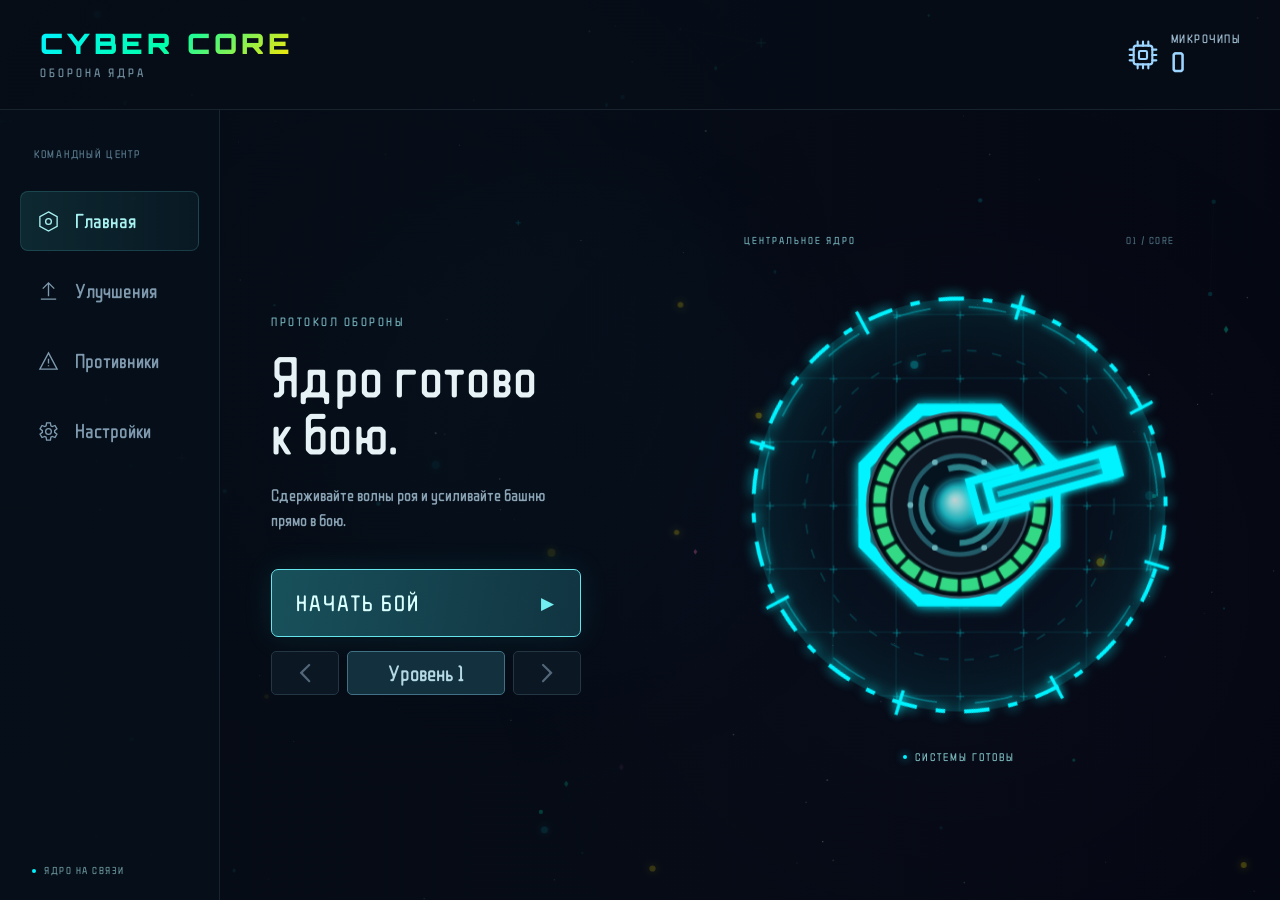
==== commit b31a3387: "Release v0.10: Citadel, Fractal and compact combat HUD Add fifth and sixth stage bosses, permanent u" ====
--- a/index.html
+++ b/index.html
@@ -8,11 +8,11 @@
   <title>Geometric Neon Cyberpunk - Tower Defense ECS</title>
   <link rel="preload" href="fonts/wdxl-lubrifont-sc-cyrillic.woff2" as="font" type="font/woff2" crossorigin>
   <link rel="preload" href="fonts/wdxl-lubrifont-sc-latin.woff2" as="font" type="font/woff2" crossorigin>
-  <link rel="stylesheet" href="css/fonts.css?v=3.04">
-  <link rel="stylesheet" href="css/style.css?v=3.04">
-  <link rel="stylesheet" href="css/battle.css?v=3.04">
-  <link rel="stylesheet" href="css/menu.css?v=3.04">
-  <link rel="stylesheet" href="css/devtools.css?v=3.04">
+  <link rel="stylesheet" href="css/fonts.css?v=3.15">
+  <link rel="stylesheet" href="css/style.css?v=3.15">
+  <link rel="stylesheet" href="css/battle.css?v=3.15">
+  <link rel="stylesheet" href="css/menu.css?v=3.15">
+  <link rel="stylesheet" href="css/devtools.css?v=3.15">
 </head>
 <body>
   <div id="game-app" class="in-menu battle-layout">
@@ -65,6 +65,7 @@
         </section>
         <section id="menu-page-upgrades" class="menu-page command-upgrades hidden" data-scrollable aria-label="Постоянные улучшения">
           <header class="command-page-heading"><span class="command-eyebrow">РАЗВИТИЕ ЯДРА</span><h2>Постоянные улучшения</h2><p>Усиления, которые останутся с вами в следующих боях.</p></header>
+          <div id="menu-between-levels" class="between-levels" hidden><span id="between-levels-label"></span><button id="btn-upgrades-next-stage" class="result-action primary" type="button">НАЧАТЬ УРОВЕНЬ</button></div>
           <p class="meta-upgrade-note">Открывайте тиры по порядку. Доступ действует в бою и постоянной прокачке; уровни покупаются отдельно.</p>
           <div class="permanent-upgrade-layout">
           <div class="permanent-upgrade-controls">
@@ -197,8 +198,17 @@
             <div class="intel-icon-box sniper-box"><canvas class="intel-canvas" data-enemy="boss_railgun" width="120" height="120"></canvas></div>
             <div class="intel-info">
               <div class="intel-name-row"><span class="intel-name sniper-color">БОСС «ПАРАЛЛАКС»</span><span class="intel-badge sniper-badge">ФИНАЛ СТАДИИ</span></div>
-              <p class="intel-desc">Босс четвёртого уровня. Держится на дистанции в пределах дальности башни. Замирает, накапливает заряд 1.6 секунды и наносит мощный лучевой удар. После выстрела охлаждается 1.1 секунды, получая на 35% больше урона, затем смещается вокруг башни.</p>
-              <div class="intel-tip">СОВЕТ: Запас HP и броня помогают выдержать выстрел, а урон и скорость атаки позволяют использовать окно охлаждения.</div>
+              <p class="intel-desc">Босс четвёртого уровня. Держится у края зоны атаки башни. Замирает, накапливает заряд 1.6 секунды и наносит мощный лучевой удар. Затем сразу меняет позицию, прикрываясь энергетическим щитом прочностью 8% от своего максимального HP. Сначала урон поглощает щит, после пробития — корпус. При остановке отключает щит и завершает охлаждение.</p>
+              <div class="intel-tip">СОВЕТ: Запас HP и броня помогают выдержать выстрел. Урон и скорость атаки позволяют быстрее пробить щит; корпус получает обычный урон во всех фазах.</div>
+            </div>
+          </div>
+
+          <div class="intel-card boss-card" data-enemy-card="boss_citadel" hidden>
+            <div class="intel-icon-box aegis-box"><canvas class="intel-canvas" data-enemy="boss_citadel" width="120" height="120"></canvas></div>
+            <div class="intel-info">
+              <div class="intel-name-row"><span class="intel-name aegis-color">БОСС «ЦИТАДЕЛЬ»</span><span class="intel-badge aegis-badge">ФИНАЛ СТАДИИ</span></div>
+              <p class="intel-desc">Босс пятого уровня. Шесть генераторов поддерживают сотовый энергетический купол вокруг вращающегося шестиугольного корпуса. Пока работает хотя бы один, корпус неуязвим. Уничтоженные генераторы не восстанавливаются. После уничтожения всех шести открывается основной корпус. Атакует тяжёлыми плазменными зарядами.</p>
+              <div class="intel-tip">СОВЕТ: Вращение выводит генераторы под огонь башни. Мультивыстрел и рикошеты помогают быстрее снять защиту, а HP и броня — пережить плазменные заряды.</div>
             </div>
           </div>
 
@@ -230,6 +240,15 @@
               </div>
               <p class="intel-desc">При уничтожении распадается на 3 осколка. Сначала они разлетаются назад и в стороны, затем устремляются к ядру.</p>
               <div class="intel-tip">СОВЕТ: Не подпускайте к ядру — взрыв роя в упор крайне опасен.</div>
+            </div>
+          </div>
+
+          <div class="intel-card boss-card" data-enemy-card="boss_fractal" hidden>
+            <div class="intel-icon-box splitter-box"><canvas class="intel-canvas" data-enemy="boss_fractal" width="120" height="120"></canvas></div>
+            <div class="intel-info">
+              <div class="intel-name-row"><span class="intel-name splitter-color">БОСС «ФРАКТАЛ»</span><span class="intel-badge splitter-badge">ФИНАЛ СТАДИИ</span></div>
+              <p class="intel-desc">Босс шестого уровня. Ветвящаяся структура из уменьшенных копий самой себя. При потере половины HP крупная ветвь отделяется и атакует башню при контакте. Ядро собирает энергию и наносит электрический удар; каждая отделённая ветвь ослабляет его разряд. Уничтоженная ветвь распадается на три фрагмента, каждый из которых делится ещё на три малых. После гибели ядра оставшиеся ветви отделяются. Для победы уничтожьте все части.</p>
+              <div class="intel-tip">СОВЕТ: Мультивыстрел и рикошеты помогают разобрать ветви и осколки. HP и броня позволяют пережить разряды, пока атака босса ещё сильна.</div>
             </div>
           </div>
 
@@ -295,12 +314,20 @@
             <div class="wave-details">
               <div class="wave-heading"><span id="hud-wave">Волна 1:</span><span id="hud-enemies">Враги 0</span></div>
               <div class="wave-bar-bg"><div id="hud-wave-fill"></div></div>
+              <div id="mobile-target-slot"></div>
               <div id="intermission-container" class="hidden">
                 <span id="intermission-text">СЛЕДУЮЩАЯ ВОЛНА ЧЕРЕЗ 5.0с</span>
                 <div class="intermission-bar-bg"><div id="intermission-bar"></div></div>
               </div>
             </div>
             <div id="mobile-speed-slot"></div>
+          </div>
+          <div class="target-status" id="desktop-target-slot">
+            <aside id="target-info" class="target-info" hidden aria-label="Текущая цель">
+              <div class="target-info-heading"><span>ЦЕЛЬ:</span><strong id="target-name"></strong></div>
+              <div class="target-info-stats"><span>HP <b id="target-hp" class="target-full-value"></b><b id="target-hp-compact" class="target-compact-value"></b></span><span>УРОН <b id="target-damage" class="target-full-value"></b><b id="target-damage-compact" class="target-compact-value"></b></span></div>
+              <div class="target-hp-track"><i id="target-hp-fill"></i></div>
+            </aside>
           </div>
         </div>
       </section>
@@ -354,7 +381,7 @@
 
           <div class="help-section">
             <h3 class="help-heading">🎯 АВТОМАТИЧЕСКОЕ НАВЕДЕНИЕ</h3>
-            <p>Башня выбирает ближайшего врага, которому ещё нужен урон. Ствол заранее сопровождает врагов за пределами дальности атаки, а стрельба начинается при входе в радиус. Если летящих пуль уже достаточно для уничтожения цели, башня переключается на следующую.</p>
+            <p>Башня заранее наводится на ближайшего врага и стреляет при входе в радиус атаки. Враг, добравшийся до башни, удерживается в прицеле до уничтожения или выхода из радиуса. Остальные выстрелы мультивыстрела могут поражать соседние цели. HP и урон выбранного врага показаны на панели цели.</p>
           </div>
 
           <div class="help-section">
@@ -406,19 +433,24 @@
 
     <!-- GAME OVER MODAL -->
     <div id="modal-gameover" class="modal-backdrop hidden">
-      <div data-scrollable class="modal-content">
-        <h2 id="result-title" class="modal-title">СИСТЕМА СБИТА</h2>
-        <div class="modal-body">
+      <section data-scrollable class="result-panel" role="dialog" aria-modal="true" aria-labelledby="result-title" aria-describedby="result-description">
+        <header class="result-header">
+          <span class="result-emblem" aria-hidden="true"><svg viewBox="0 0 80 80" fill="none"><path d="M40 5 70 22v36L40 75 10 58V22Z"/><path d="m40 15 21 12v26L40 65 19 53V27Z"/><path class="result-emblem-check" d="m27 40 9 9 18-19"/><path class="result-emblem-cross" d="m30 30 20 20m0-20L30 50"/></svg></span>
+          <div><span class="result-eyebrow">ПРОТОКОЛ ОБОРОНЫ</span><h2 id="result-title">СИСТЕМА СБИТА</h2></div>
+        </header>
+        <div class="result-body">
           <p id="result-description">Центральное ядро уничтожено роем.</p>
-          <p>Достигнутый рубеж: <span id="modal-final-wave">ВОЛНА 01</span></p>
+          <div class="result-progress"><span>ИТОГ БОЯ</span><strong id="modal-final-wave">ВОЛНА 01</strong></div>
+          <div class="gameover-crystal-reward"><div class="result-reward-heading"><span>МИКРОЧИПЫ ЗА БОЙ</span><div class="chip-amount"><strong id="gameover-crystals">+0</strong><span class="chip-icon" aria-hidden="true"></span></div></div><span class="result-wallet">В кошельке: <b id="gameover-crystal-balance">0</b></span></div>
           <p id="result-unlock" hidden></p>
-          <div class="gameover-crystal-reward"><span>МИКРОЧИПЫ ЗА БОЙ</span><div class="chip-amount"><strong id="gameover-crystals">+0</strong><span class="chip-icon" aria-hidden="true"></span></div><span>В кошельке: <b id="gameover-crystal-balance">0</b></span></div>
-        </div>
-        <div class="modal-buttons-row">
-          <button id="btn-restart" class="modal-btn">ПЕРЕЗАПУСТИТЬ</button>
-          <button id="btn-gameover-menu" class="modal-btn secondary-btn">В ГЛАВНОЕ МЕНЮ</button>
-        </div>
-      </div>
+        </div>
+        <div class="result-actions">
+          <button id="btn-next-stage" class="result-action primary" type="button" hidden>СЛЕДУЮЩИЙ УРОВЕНЬ</button>
+          <button id="btn-victory-upgrades" class="result-action" type="button" hidden>ПОСТОЯННЫЕ УЛУЧШЕНИЯ</button>
+          <button id="btn-restart" class="result-action primary" type="button">ПЕРЕЗАПУСТИТЬ</button>
+          <button id="btn-gameover-menu" class="result-action" type="button">В ГЛАВНОЕ МЕНЮ</button>
+        </div>
+      </section>
     </div>
   </div>
 
@@ -432,6 +464,6 @@
   </div>
 
   <!-- ENTRY MODULE -->
-  <script type="module" src="src/main.js?v=3.04"></script>
+  <script type="module" src="src/main.js?v=3.15"></script>
 </body>
 </html>
--- a/css/battle.css
+++ b/css/battle.css
@@ -37,6 +37,34 @@
 .chip-amount { display: flex; align-items: center; justify-content: center; gap: 8px; }
 .battle-layout .run-crystal-wallet { display: flex; align-items: center; gap: 6px; color: #9cd5ff; }
 .battle-layout #hud-run-crystals { font: 400 17px var(--font-ui); font-variant-numeric: tabular-nums; }
+.battle-layout .target-info { width:100%;min-width:0;color:#bed4df;pointer-events:none;font:400 15px/1.3 var(--font-ui); }
+.battle-layout .target-info[hidden] { display:none; }
+.target-info-heading { display:flex;align-items:baseline;gap:8px;margin-bottom:6px; }
+.target-info-heading > span { font-size:10px;letter-spacing:1.3px;color:#6894a6; }
+.target-info-heading strong { overflow:hidden;white-space:nowrap;text-overflow:ellipsis;font-size:13px;font-weight:400;color:#a6e8ee; }
+.target-info-stats { display:flex;flex-wrap:wrap;justify-content:space-between;gap:4px 12px; }
+.target-info-stats span { white-space:nowrap;color:#7899ac;font-size:11px; }
+.target-info-stats b { color:#d9edf0;font-size:16px;font-weight:400;font-variant-numeric:tabular-nums; }
+.target-compact-value { display:none; }
+.target-hp-track { height:3px;margin-top:7px;background:#030a12;border-radius:2px;overflow:hidden; }
+.target-hp-track i { display:block;height:100%;width:100%;background:#4bdd9a; }
+@media (min-width:1101px) and (min-height:601px) {
+  .battle-layout .credit-wallet { align-items:center;text-align:center; }
+}
+@media (max-width:1100px), (max-height:600px) {
+  .battle-layout .target-status { display:none; }
+  .battle-layout #mobile-target-slot .target-info { display:flex;flex-wrap:wrap;align-items:center;gap:0 5px;margin-top:1px; }
+  .battle-layout #mobile-target-slot .target-info[hidden] { display:none; }
+  .battle-layout .target-info-heading { flex:0 1 auto;min-width:0;max-width:100%;align-items:center;gap:3px;margin-bottom:0;font-size:12px;line-height:13px; }
+  .battle-layout .target-info-heading strong { font-size:12px; }
+  .battle-layout .target-info-heading > span { display:inline;flex:none;font-size:9px;letter-spacing:0; }
+  .battle-layout .target-info-stats { flex:0 0 auto;max-width:100%;justify-content:flex-start;align-items:center;flex-wrap:nowrap;gap:6px;font-size:13px;line-height:16px; }
+  .battle-layout .target-info-stats span { display:flex;align-items:center;gap:2px;min-width:0;overflow:hidden;font-size:9px; }
+  .battle-layout .target-info-stats b { font-size:13px;line-height:16px; }
+  .battle-layout .target-full-value { display:none; }
+  .battle-layout .target-compact-value { display:inline; }
+  .battle-layout .target-hp-track { display:none; }
+}
 .battle-layout .arena-menu-buttons { display: flex; gap: 8px; pointer-events: auto; }
 .battle-layout .arena-icon-btn {
   width: 44px; height: 44px; border: 1px solid #283b4d; border-radius: 10px;
@@ -241,12 +269,25 @@
   .battle-layout #performance-overlay { top: calc(84 * var(--desktop-unit)); left: calc(20 * var(--desktop-unit)); }
   .battle-layout #fps-counter { font-size: calc(14 * var(--desktop-unit)); }
   .battle-layout #combat-status { flex-basis: calc(88 * var(--desktop-unit)); }
+  .battle-layout #combat-status { grid-template-columns: minmax(0, 1fr) repeat(2, minmax(0, .5fr)); }
   .battle-layout .core-status, .battle-layout .wave-status { padding: calc(12 * var(--desktop-unit)) calc(16 * var(--desktop-unit)); }
+  .battle-layout .wave-status { display:flex;align-items:center;justify-content:center;text-align:center; }
+  .battle-layout .wave-status .wave-details { width:100%; }
+  .battle-layout .wave-status #intermission-container.hidden { display:none; }
+  .battle-layout .target-status { display: flex; align-items: center; min-width: 0; padding: calc(12 * var(--desktop-unit)) calc(16 * var(--desktop-unit)); border-left: 1px solid #24364a; }
+  .battle-layout .target-info { position: static; width: 100%; max-width: none; padding: 0; border: 0; border-radius: 0; background: none; }
+  .battle-layout .target-info-heading { justify-content:center;gap: calc(6 * var(--desktop-unit)); margin-bottom: calc(3 * var(--desktop-unit)); }
+  .battle-layout .target-info-heading > span { font-size: calc(10 * var(--desktop-unit)); }
+  .battle-layout .target-info-heading strong { font-size: calc(14 * var(--desktop-unit)); }
+  .battle-layout .target-info-stats { justify-content:center;gap: 0 calc(10 * var(--desktop-unit)); }
+  .battle-layout .target-info-stats span { font-size: calc(11 * var(--desktop-unit)); }
+  .battle-layout .target-info-stats b { font-size: calc(18 * var(--desktop-unit)); }
+  .battle-layout .target-hp-track { height: calc(4 * var(--desktop-unit)); margin-top: calc(5 * var(--desktop-unit)); }
   .battle-layout #hud-hp-text { font-size: calc(18 * var(--desktop-unit)); line-height: 1.25; gap: calc(8 * var(--desktop-unit)); }
   .battle-layout .hp-regen { font-size: calc(14 * var(--desktop-unit)); }
   .battle-layout .hp-bar-bg { height: calc(14 * var(--desktop-unit)); margin-top: calc(8 * var(--desktop-unit)); }
   .battle-layout .wave-heading { margin: 0 0 calc(8 * var(--desktop-unit)); }
-  .battle-layout .wave-heading { font-size: calc(20 * var(--desktop-unit)); line-height: 1.2; }
+  .battle-layout .wave-heading { justify-content:center;flex-wrap: wrap; font-size: calc(18 * var(--desktop-unit)); line-height: 1.2; }
   .battle-layout .wave-bar-bg { height: calc(8 * var(--desktop-unit)); margin-top: 0; }
   .battle-layout #intermission-container { height: calc(16 * var(--desktop-unit)); margin-top: calc(4 * var(--desktop-unit)); }
   .battle-layout #intermission-text { font-size: calc(12 * var(--desktop-unit)); line-height: calc(16 * var(--desktop-unit)); }
@@ -281,6 +322,17 @@
   #volume-popover .volume-heading, #volume-popover #volume-mute { font-size: calc(16 * var(--desktop-unit)); }
   #volume-popover #volume-slider, #volume-popover #volume-mute { min-height: calc(44 * var(--desktop-unit)); }
 }
+@media (min-width: 1101px) and (max-width: 1500px) and (min-height: 601px) {
+  .battle-layout .wave-heading { font-size: 14px; line-height: 16px; margin-bottom: 4px; }
+  .battle-layout .wave-bar-bg { height: 5px; }
+  .battle-layout #intermission-container { height: 12px; margin-top: 2px; }
+  .battle-layout #intermission-text { font-size: 10px; line-height: 12px; }
+  .battle-layout .target-info-heading { margin-bottom: 1px; }
+  .battle-layout .target-info-heading strong { font-size: 12px; }
+  .battle-layout .target-info-stats span { font-size: 9px; }
+  .battle-layout .target-info-stats b { font-size: 15px; }
+  .battle-layout .target-hp-track { height: 3px; margin-top: 3px; }
+}
 @media (max-width: 1100px) {
   .battle-layout #game-viewport { grid-template-columns: minmax(0, 1fr) 340px; flex-direction: initial; }
   .battle-layout #game-speed-value { padding: 1px 6px; font-size: 12px; line-height: 16px; }
@@ -366,16 +418,16 @@
 .battle-layout .wave-details { min-width: 0; }
 /* Reuse the same controls in the wave panel on phones, tablets and short viewports. */
 @media (max-width: 1100px), (max-height: 600px) {
-  .battle-layout #combat-status { grid-template-columns: minmax(0, 0.9fr) minmax(0, 1.1fr); }
+  .battle-layout #combat-status { grid-template-columns: minmax(0, 0.8fr) minmax(0, 1.2fr); }
   .battle-layout #hud-hp-text { gap: 3px; font-size: 15px; line-height: 18px; }
   .battle-layout .hp-regen { font-size: 10px; }
   .battle-layout .wave-status {
     display: grid; grid-template-columns: minmax(0, 1fr) auto; align-items: center;
-    gap: 6px; padding: 5px 8px;
+    gap: 6px; padding: 4px 8px;
   }
   .battle-layout .wave-heading { flex-direction: row; align-items: center; gap: 4px; margin: 0; }
-  .battle-layout .wave-heading { font-size: 12px; line-height: 13px; }
-  .battle-layout .wave-bar-bg { height: 3px; margin-top: 3px; }
+  .battle-layout .wave-heading { font-size: 12px; line-height: 13px; letter-spacing: 0; }
+  .battle-layout .wave-bar-bg { height: 3px; margin-top: 1px; }
   .battle-layout #intermission-container { height: auto; margin-top: 2px; }
   .battle-layout #intermission-container.hidden { display: none; }
   .battle-layout #intermission-text { font-size: 8px; line-height: 9px; white-space: normal; }
@@ -389,14 +441,23 @@
   .battle-layout #mobile-speed-slot #btn-pause { font-size: 12px; }
 }
 @media (max-width: 360px) {
+  .battle-layout #combat-status { grid-template-columns: minmax(0, .72fr) minmax(0, 1.28fr); }
   .battle-layout #hud-hp-text { font-size: 14px; }
+  .battle-layout .wave-heading { font-size:11px; }
   .battle-layout .core-status { padding-inline: 8px; }
   .battle-layout .hp-regen { font-size: 9px; }
 }
+@media (max-width: 340px) {
+  .battle-layout .target-info-stats b { font-size:12px; }
+}
 @media (max-height: 500px) and (min-width: 401px) and (max-width: 600px) {
-  .battle-layout #combat-status { grid-template-columns: minmax(0, 0.8fr) minmax(0, 1.2fr); }
+  .battle-layout #combat-status { grid-template-columns: minmax(0, 0.7fr) minmax(0, 1.3fr); }
+  .battle-layout .wave-status { gap:4px;padding-inline:6px; }
+  .battle-layout #mobile-speed-slot .speed-step-btn, .battle-layout #mobile-speed-slot #btn-pause { width:24px;min-width:24px; }
   .battle-layout #hud-hp-text { font-size: 14px; }
   .battle-layout .hp-regen { position: absolute; bottom: 3px; right: 6px; font-size: 9px; line-height: 10px; }
   .battle-layout .hp-bar-bg { height: 5px; margin-top: 3px; }
   .battle-layout .wave-heading { font-size: 10px; line-height: 11px; }
-}
+  .battle-layout .target-info-stats span { font-size:8px; }
+  .battle-layout .target-info-stats b { font-size:12px; }
+}
--- a/css/menu.css
+++ b/css/menu.css
@@ -45,11 +45,73 @@
 .stage-selector button:hover:not(:disabled) { color: #c5ffff; border-color: #61e2e7; background: #16434e; }
 .stage-selector button:disabled { color: #526779; background: #0b1723; border-color: #243544; cursor: default; }
 .stage-selector button:focus-visible { outline: 2px solid #b4faff; outline-offset: 2px; }
-#modal-gameover.victory .modal-title { color: #7ff2cd; text-shadow: 0 0 18px #4fe2b54d; }
-#modal-gameover.victory .modal-content { border-color: #66dfbb; box-shadow: 0 0 40px #4fe2b533, 0 0 100px #000b; }
-#modal-gameover.victory #btn-restart { border-color: #66dfbb; background: #183e38; box-shadow: 0 0 18px #4fe2b526; }
-#modal-gameover.victory #btn-restart:hover { background: #286554; color: #fff; }
-#result-unlock { color: #8bd6ed; }
+/* Battle results use the command hub's panels, type and restrained accents. */
+#modal-gameover { --result-accent: #e59aa8; background: #030914da; backdrop-filter: none; }
+#modal-gameover.hidden { display: none; }
+#modal-gameover.victory { --result-accent: #8cded3; }
+#modal-gameover .result-panel { width: min(640px, 100%); max-height: 100%; overflow-y: auto; padding: 36px; border: 1px solid #355166; border-radius: 12px; background: linear-gradient(140deg, #101e2c, #0a1420); box-shadow: 0 20px 70px #0007; color: #d6e5ed; font: 400 18px/1.4 var(--font-ui); text-align: left; scrollbar-width: thin; scrollbar-color: #355267 transparent; }
+.result-header { display: flex; align-items: center; gap: 22px; }
+.result-emblem { display: block; flex: 0 0 72px; color: var(--result-accent); }
+.result-emblem svg { display: block; width: 100%; stroke: currentColor; stroke-width: 1.4; }
+.result-emblem svg path:nth-child(2) { opacity: .28; }
+.result-emblem svg .result-emblem-check, .result-emblem svg .result-emblem-cross { stroke-width: 2.4; stroke-linecap: square; stroke-linejoin: miter; }
+.result-emblem-check, .victory .result-emblem-cross { display: none; }
+.victory .result-emblem-check { display: block; }
+.result-eyebrow { display: block; color: #6d96a9; font-size: 11px; letter-spacing: 2px; }
+#result-title { margin: 5px 0 0; color: #e5f0f4; font: 400 clamp(28px, 3vw, 42px)/1.1 var(--font-ui); letter-spacing: .5px; overflow-wrap: anywhere; }
+.result-body { margin-top: 25px; }
+#result-description { margin: 0 0 24px; color: #8faabb; font-size: 18px; }
+.result-progress { display: flex; align-items: center; justify-content: space-between; flex-wrap: wrap; gap: 8px 20px; padding: 15px 0; border-top: 1px solid #294052; border-bottom: 1px solid #294052; }
+.result-progress > span { font-size: 12px; color: #7393a7; letter-spacing: 1.4px; }
+.result-progress strong { font-weight: 400; color: #c4dce8; font-size: 20px; }
+#modal-gameover #modal-final-wave { font-family: var(--font-ui); font-weight: 400; color: #c4dce8; text-shadow: none; }
+#modal-gameover .gameover-crystal-reward { display: block; margin-top: 20px; padding: 20px; border: 1px solid #2d4c63; border-radius: 7px; background: #102335; font: inherit; }
+.result-reward-heading { display: flex; align-items: center; justify-content: space-between; gap: 16px; }
+.result-reward-heading > span { max-width: 60%; color: #90b4ce; font-size: 13px; letter-spacing: 1px; }
+#modal-gameover .gameover-crystal-reward strong { color: #b8e5ff; font: 400 38px/1 var(--font-ui); }
+#modal-gameover .gameover-crystal-reward .chip-icon { width: 25px; height: 25px; }
+.result-wallet { display: block; margin-top: 12px; color: #7492a9; font-size: 15px; }
+.result-wallet b { color: #a9cbdf; font-weight: 400; }
+#result-unlock { margin: 18px 0 0; color: var(--result-accent); font-size: 16px; }
+.result-actions { display: grid; grid-template-columns: minmax(0, 1fr); gap: 10px; margin-top: 28px; }
+.result-action { min-height: 52px; padding: 13px 20px; border: 1px solid #334e62; border-radius: 6px; background: #122432; color: #abc7d8; font: 400 18px/1.25 var(--font-ui); letter-spacing: .7px; cursor: pointer; }
+.result-action.primary { border-color: #4c9da7; background: linear-gradient(100deg, #17434c, #112f3d); color: #c4f5f3; }
+.result-action:hover { border-color: #76b2c4; background: #1a3547; color: #e3f6ff; }
+.result-action.primary:hover { border-color: #81e0df; background: #20515b; }
+.result-action:focus-visible { outline: 2px solid #a5eaf3; outline-offset: 3px; }
+.result-action[hidden], #result-unlock[hidden] { display: none; }
+.between-levels { display:flex;align-items:center;justify-content:space-between;flex-wrap:wrap;gap:10px;margin:14px 0;padding:12px;border:1px solid #345363;border-radius:6px;background:#102a36;color:#a9dce5;font:400 16px var(--font-ui); }
+.between-levels[hidden] { display:none; }
+.between-levels .result-action { min-height:40px;padding:9px 12px;font-size:15px; }
+@media (max-width: 600px) {
+  #modal-gameover .result-panel { padding: 24px 20px; border-radius: 9px; }
+  .result-header { gap: 14px; }
+  .result-emblem { flex-basis: 54px; }
+  .result-eyebrow { font-size: 10px; letter-spacing: 1.4px; }
+  #result-title { font-size: 29px; }
+  .result-body { margin-top: 20px; }
+  #result-description { font-size: 16px; margin-bottom: 20px; }
+  .result-progress strong { font-size: 18px; }
+  #modal-gameover .gameover-crystal-reward { padding: 16px; }
+  #modal-gameover .gameover-crystal-reward strong { font-size: 34px; }
+  .result-action { font-size: 17px; }
+  .result-actions { margin-top: 24px; }
+}
+@media (max-height: 500px) and (min-width: 601px) {
+  #modal-gameover .result-panel { width: min(720px, 100%); padding: 16px 24px; }
+  .result-header { gap: 14px; }
+  .result-emblem { flex-basis: 40px; }
+  #result-title { font-size: 29px; }
+  .result-body { margin-top: 10px; }
+  #result-description { margin-bottom: 8px; font-size: 16px; }
+  .result-progress { padding: 8px 0; }
+  #modal-gameover .gameover-crystal-reward { margin-top: 12px; padding: 12px 16px; }
+  #modal-gameover .gameover-crystal-reward strong { font-size: 32px; }
+  .result-wallet { margin-top: 4px; }
+  #result-unlock { margin-top: 10px; }
+  .result-actions { grid-template-columns: 1fr 1fr; margin-top: 15px; }
+  .result-action { min-height: 46px; padding: 10px 16px; }
+}
 @media (max-width: 1100px) {
   .stage-selector { margin: 14px auto 0; }
 }
@@ -93,6 +155,9 @@
 .meta-tier-unlock:disabled { opacity: .5; cursor: default; }
 .meta-tier-unlock:not(:disabled):hover, .meta-tier-unlock:focus-visible { border-color: #9cd5ff; background: #203c50; }
 @media (min-width: 1101px) and (min-height: 601px) {
+  /* The preview's aspect ratio must not enlarge the row beyond the viewport. */
+  #main-menu .command-home { grid-template-rows: minmax(0, 1fr); }
+  .command-core-display { min-height: 0; }
   #main-menu .meta-card-grid { max-width: calc(452 * var(--desktop-unit)); gap: calc(10 * var(--desktop-unit)); }
   #main-menu .meta-card-grid .chip-icon { width: calc(20 * var(--desktop-unit)); height: calc(20 * var(--desktop-unit)); }
 }
